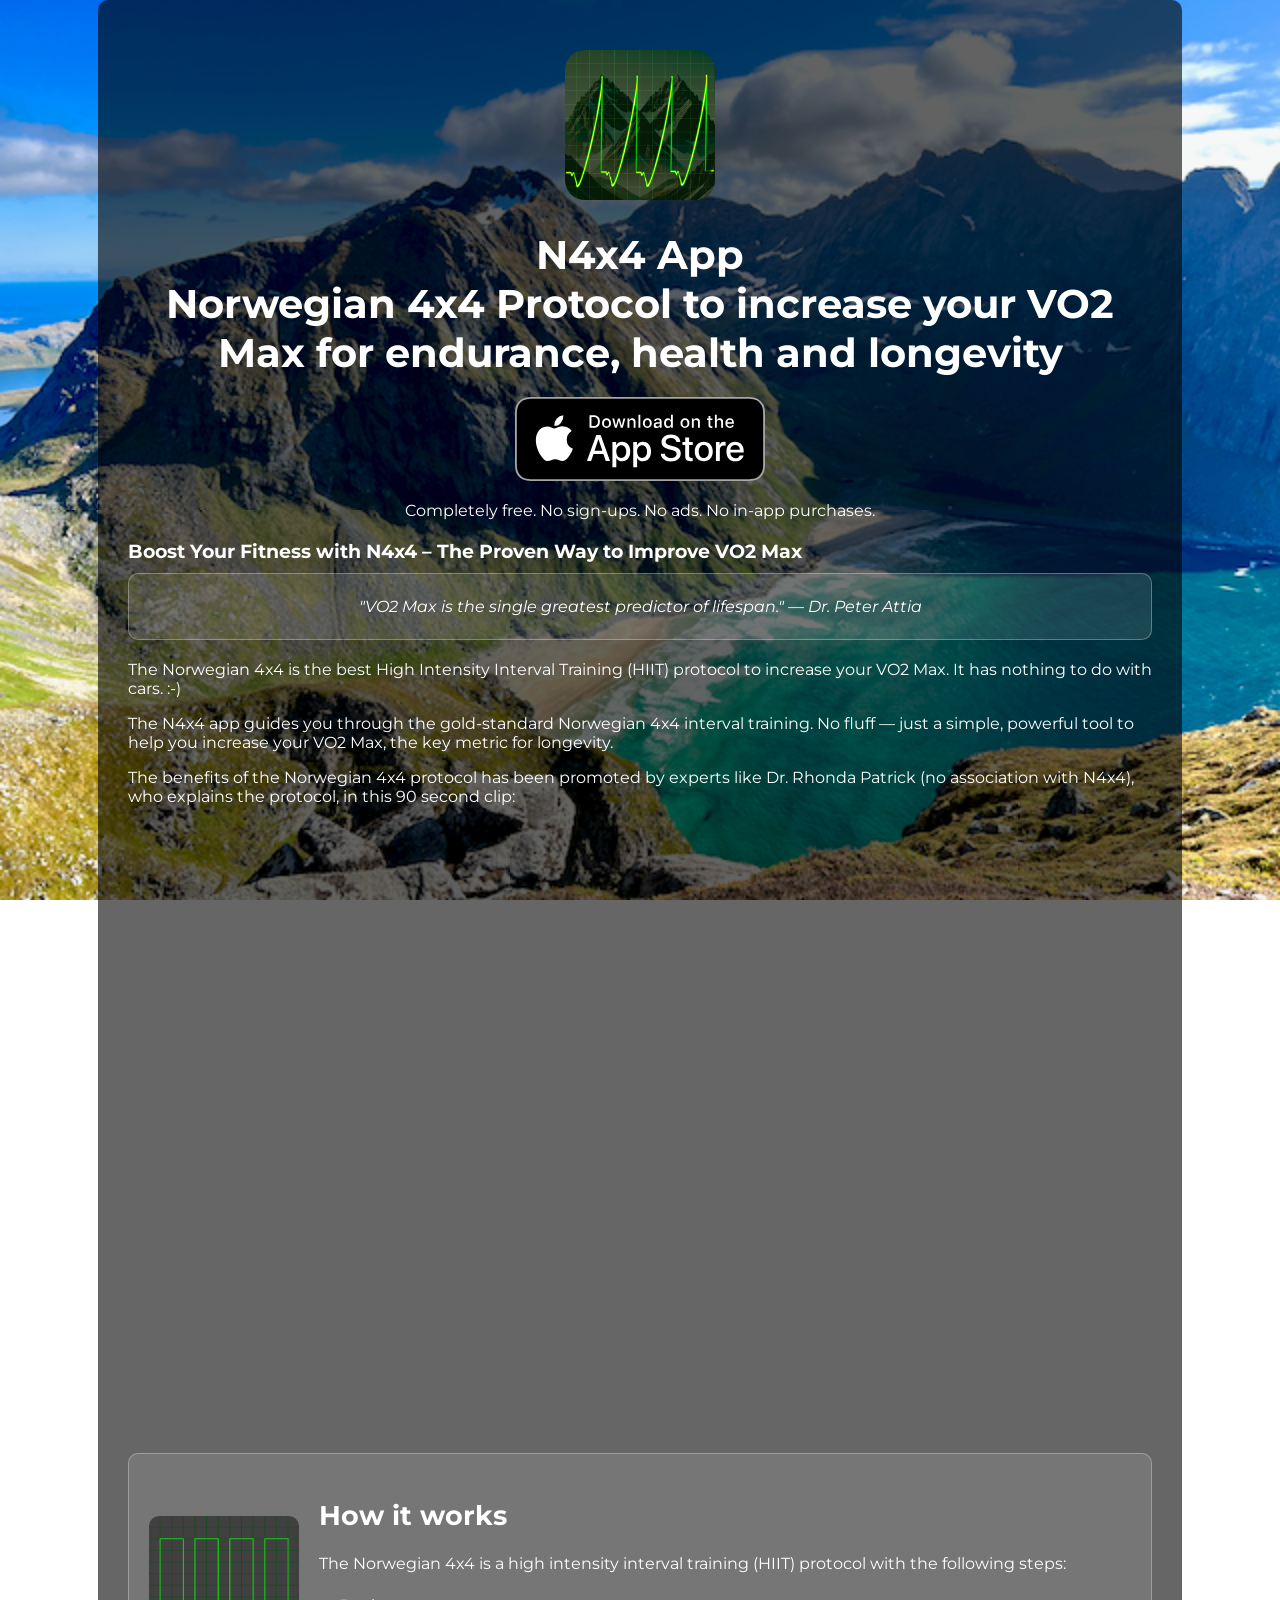
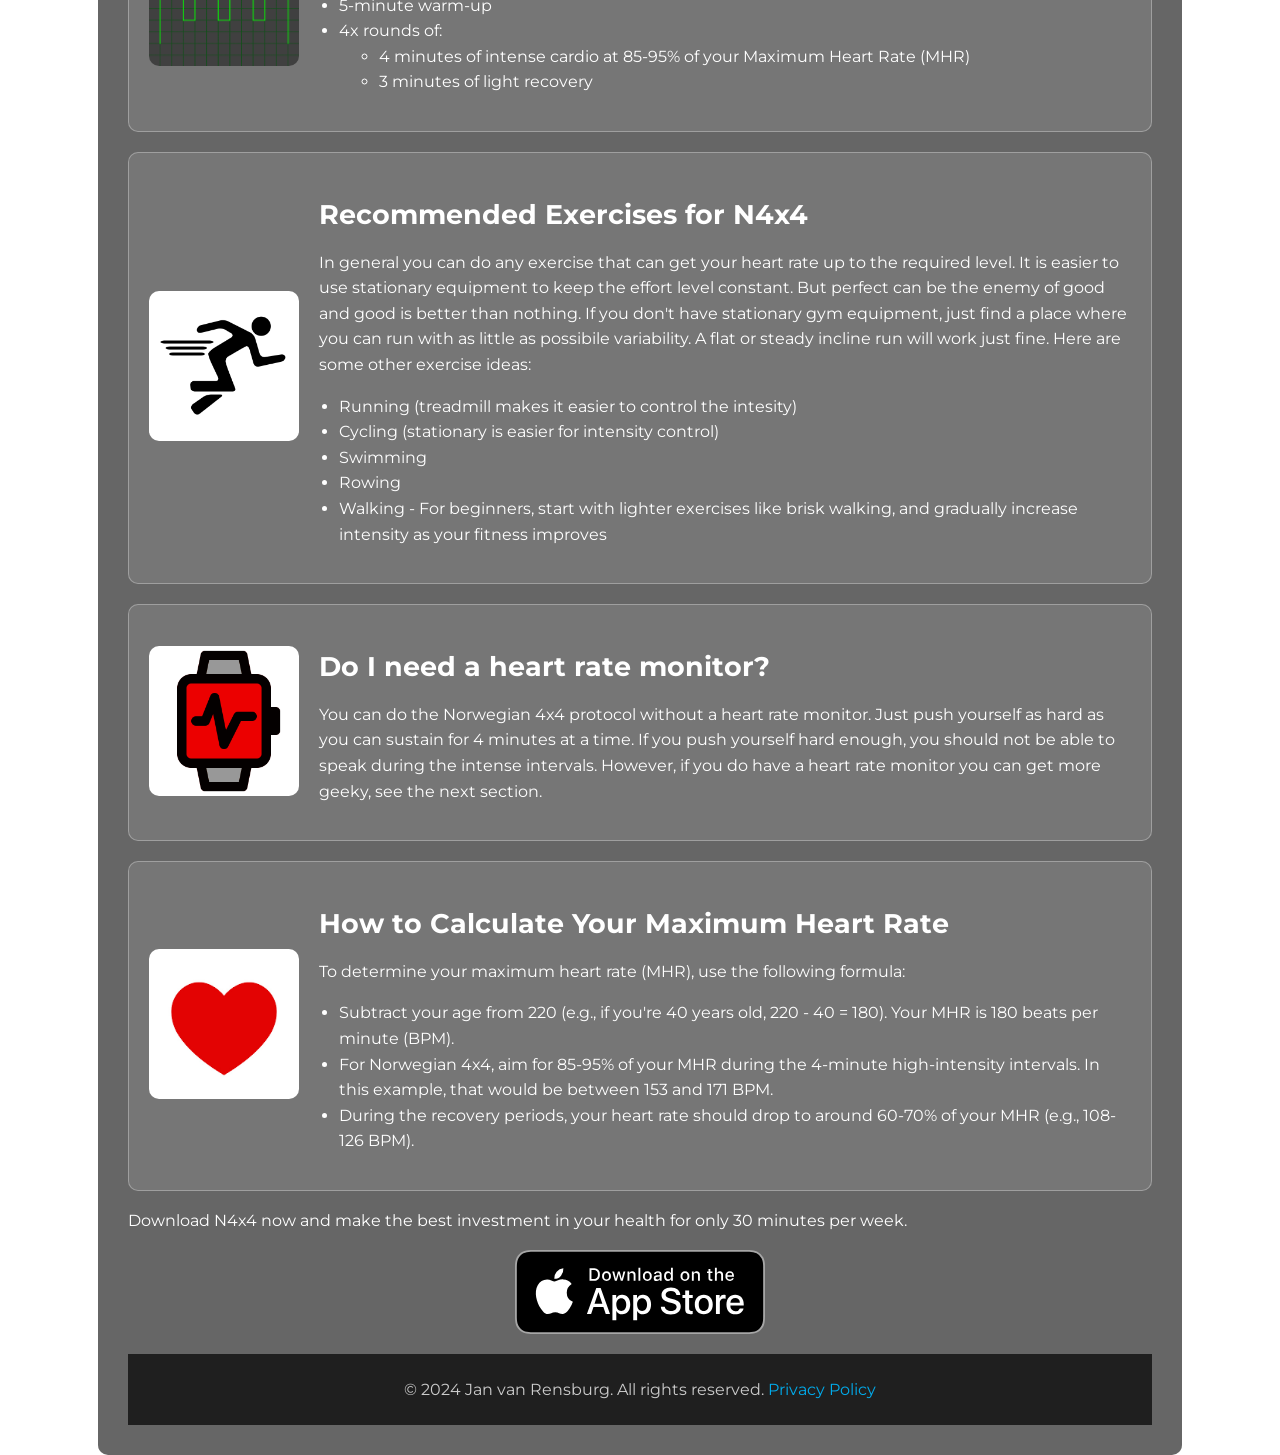
==== website/index.html @ 597733db "Add website, docs, and reference materials - website/ folder with site content - docs/ with Apple Wa" ====
<!DOCTYPE html>
<html>
<head>
    <meta charset="UTF-8">
    <meta name="viewport" content="width=device-width, initial-scale=1.0">
    <title>N4x4 App - Norwegian 4x4 Protocol to increase your VO2 Max for endurance, health and longevity</title>
    <link href="https://fonts.googleapis.com/css2?family=Montserrat:wght@400;700&display=swap" rel="stylesheet">
    <link rel="stylesheet" type="text/css" href="styles.css">
</head>
<body>
   <div class="background"></div>

<div class="container">



    <h1 class="app-title">
        <img class="app-logo" src="images/n4x4.png" alt="SunUp Icon" />
    </h1>
    <h1 class="app-title">N4x4 App <br> Norwegian 4x4 Protocol to increase your VO2 Max for endurance, health and longevity</h1>

    <div class="app-store-container">
        <a href="https://apps.apple.com/app/n4x4/id6686407796" target="_blank">
            <img class="download-button" src="images/download-on-the-app-store.svg" alt="Download on the App Store">
        </a>
              <p class="app-description">Completely free. No sign-ups. No ads. No in-app purchases.</p>
    </div>

    <p class="app-description-emphasis">Boost Your Fitness with N4x4 – The Proven Way to Improve VO2 Max</p>
    
<div class="info-section quote-section">
    <div class="info-content">
        <p class="quote">"VO2 Max is the single greatest predictor of lifespan." — Dr. Peter Attia</p>
    </div>
</div>


      
    <p class="app-description">The Norwegian 4x4 is the best High Intensity Interval Training (HIIT) protocol to increase your VO2 Max. It has nothing to do with cars. :-) </p>
    
    <p class="app-description">The N4x4 app guides you through the gold-standard Norwegian 4x4 interval training. No fluff — just a simple, powerful tool to help you increase your VO2 Max, the key metric for longevity.</p>
    
       <p class="app-description">The benefits of the Norwegian 4x4 protocol has been promoted by experts like Dr. Rhonda Patrick (no association with N4x4), who explains the protocol, in this 90 second clip:</p>
    
    <div class="responsive-video">
        <iframe src="https://www.youtube.com/embed/MjKrwsfr-js?start=303&end=404" 
            frameborder="0" 
            allow="accelerometer; autoplay; clipboard-write; encrypted-media; gyroscope; picture-in-picture" 
            allowfullscreen>
        </iframe>
    </div>

    <!-- How it works section -->
    <div class="info-section">
        <div class="info-image">
            <img src="images/heartmonitor.png" alt="How it works">
        </div>
        <div class="info-content">
            <h2 class="app-description-emphasis">How it works</h2>
            <p>The Norwegian 4x4 is a high intensity interval training (HIIT) protocol with the following steps:</p>
            <ul class="benefits-list">
                <li>5-minute warm-up</li>
                <li>4x rounds of:</li>
                <ul class="sub-item">
                    <li>4 minutes of intense cardio at 85-95% of your Maximum Heart Rate (MHR)</li>
                    <li>3 minutes of light recovery</li>
                </ul>
            </ul>
        </div>
    </div>
    
        <!-- Recommended Exercises section -->
    <div class="info-section">
        <div class="info-image">
            <img src="images/running.png" alt="Recommended Exercises">
        </div>
        <div class="info-content">
            <h2 class="app-description-emphasis">Recommended Exercises for N4x4</h2>
            <p>In general you can do any exercise that can get your heart rate up to the required level. It is easier to use
            stationary equipment to keep the effort level constant. But perfect can be the enemy of good and good is better than nothing. 
            If you don't have stationary gym equipment, just find a place where you can run with as little as possibile variability. A flat 
            or steady incline run will work just fine. Here are some other exercise ideas:</p>
            <ul class="benefits-list">
                <li>Running (treadmill makes it easier to control the intesity)</li>
                <li>Cycling (stationary is easier for intensity control)</li>
                <li>Swimming</li>
                <li>Rowing</li>
                <li>Walking - For beginners, start with lighter exercises like brisk walking, and gradually increase intensity as your fitness improves</li>
            </ul>

        </div>
    </div>
 
     <!-- Do I need a heartrate monitor section -->
    <div class="info-section">
        <div class="info-image">
            <img src="images/smartwatch.png" alt="Do I need a heart rate monitor?">
        </div>
        <div class="info-content">
            <h2 class="app-description-emphasis">Do I need a heart rate monitor?</h2>
            <p>You can do the Norwegian 4x4 protocol without a heart rate monitor. Just push yourself as hard as you can sustain for 4 minutes at a time. If you push yourself hard enough, you should not be able to speak during the intense intervals. However, if you do have a heart rate monitor you can get more geeky, see the next section. </p>
        </div>
    </div>
    
       
    <!-- How to Calculate MHR section -->
    <div class="info-section">
        <div class="info-image">
            <img src="images/heart.jpg" alt="Calculate MHR">
        </div>
        <div class="info-content">
            <h2 class="app-description-emphasis">How to Calculate Your Maximum Heart Rate</h2>
            <p>To determine your maximum heart rate (MHR), use the following formula:</p>
            <ul class="benefits-list">
                <li>Subtract your age from 220 (e.g., if you're 40 years old, 220 - 40 = 180). Your MHR is 180 beats per minute (BPM).</li>
                <li>For Norwegian 4x4, aim for 85-95% of your MHR during the 4-minute high-intensity intervals. In this example, that would be between 153 and 171 BPM.</li>
                <li>During the recovery periods, your heart rate should drop to around 60-70% of your MHR (e.g., 108-126 BPM).</li>
            </ul>
        </div>
    </div>



    <p class="app-description">Download N4x4 now and make the best investment in your health for only 30 minutes per week.</p>

    <div class="app-store-container">
        <a href="https://apps.apple.com/app/n4x4/id6686407796" target="_blank">
            <img class="download-button" src="images/download-on-the-app-store.svg" alt="Download on the App Store">
        </a>
    </div>

    <div class="footer">
        <p>&copy; 2024 Jan van Rensburg. All rights reserved. <a href="privacy.txt">Privacy Policy</a></p>
    </div>

</div>
    </div>

</body>
</html>
---- website/styles.css ----
/* Reset body styles */
body {
    margin: 0;
    padding: 0;
    font-family: 'Montserrat', sans-serif;
    color: #fff;
}

/* Background container */
.background {
    position: fixed;
    top: 0;
    left: 0;
    width: 100%;
    height: 100%;
    background-image: url('images/background2.png');
    background-size: cover;
    background-position: center;
    z-index: -1;
}

/* Main content container */
.container {
    position: relative;
    z-index: 1;
    width: 80%;
    margin: auto;
    padding: 30px;
    background-color: rgba(0, 0, 0, 0.6);
    border-radius: 10px;
    flex: 1;
}

/* Header title adjustments */
.app-title {
    font-size: 2.5em;
    font-weight: bold;
    margin: 20px 0;
    text-align: center;
}

/* App logo styling */
.app-logo {
    width: 150px;
    height: 150px;
    border-radius: 20px;
}

/* App Store button styling */
.download-button {
    display: block;
    margin: 20px auto;
    width: 250px;
    height: auto;
}

/* Center App Store container */
.app-store-container {
    text-align: center;
}

/* Styling for the quote section */


/* Styling for the quote section */
.quote-section {
    background-color: rgba(255, 255, 255, 0.1);
    border: 1px solid rgba(255, 255, 255, 0.3);
    border-radius: 10px;
    padding: 20px;
    margin-bottom: 20px;
}

.quote {
    font-size: 3em; /* Larger size for the quote */
    font-style: italic;
    color: #fff;
    text-align: center;
    margin: 0;
    line-height: 2;
    font-weight: normal; /* Ensuring no bold */
}

/* Section styling with image and text */
.info-section {
    display: flex;
    align-items: center;
    padding: 20px;
    background-color: rgba(255, 255, 255, 0.1);
    border-radius: 10px;
    margin-bottom: 20px;
    border: 1px solid rgba(255, 255, 255, 0.3);
}

/* Image inside the section */
.info-image img {
    width: 150px;
    height: 150px;
    margin-right: 20px;
    border-radius: 10px;
    object-fit: cover;
}

/* Text content inside the section */
.info-content {
    flex-grow: 1;
    font-size: 1em;
    line-height: 1.6;
}

.info-content p,
.info-content li {
    font-size: 1em;
    line-height: 1.6;
}

/* Bold emphasized text */
.app-description-emphasis {
    font-size: 1.2em;
    font-weight: bold;
    margin-bottom: 10px;
}

/* Headings inside info-content */
.info-content h2 {
    font-size: 1.7em;
    line-height: 1.4;
}

/* Bullet point list styling */
.benefits-list {
    list-style-type: disc;
    line-height: 1.6;
    padding-left: 20px;
}

.sub-item {
    padding-left: 40px;
    list-style-type: circle;
}

/* Responsive video container */
.responsive-video {
    position: relative;
    padding-bottom: 56.25%;
    padding-top: 25px;
    height: 0;
    margin-bottom: 30px;
}

.responsive-video iframe {
    position: absolute;
    top: 0;
    left: 0;
    width: 100%;
    height: 100%;
}

/* Footer adjustments */
.footer {
    text-align: center;
    margin-top: 20px;
    padding: 10px;
    color: #ccc;
    background-color: rgba(0, 0, 0, 0.7);
}

/* Link styling */
a {
    color: #00aced;
    text-decoration: none;
}

a:hover {
    text-decoration: underline;
}

/* Media query for smaller screens (e.g., mobile) */
@media (max-width: 600px) {
    body {
        font-size: 16px;
    }

    /* Adjust headings to maintain hierarchy */
    .app-title {
        font-size: 1.4em;
    }

    .info-content h2 {
        font-size: 1.3em;
    }

    .app-description-emphasis {
        font-size: 1.1em;
    }

    /* Stack content vertically on mobile */
    .info-section {
        flex-direction: column;
        align-items: center;
    }

    /* Center images and adjust margins on mobile */
    .info-image img {
        margin-right: 0;
        margin-bottom: 20px;
    }
}
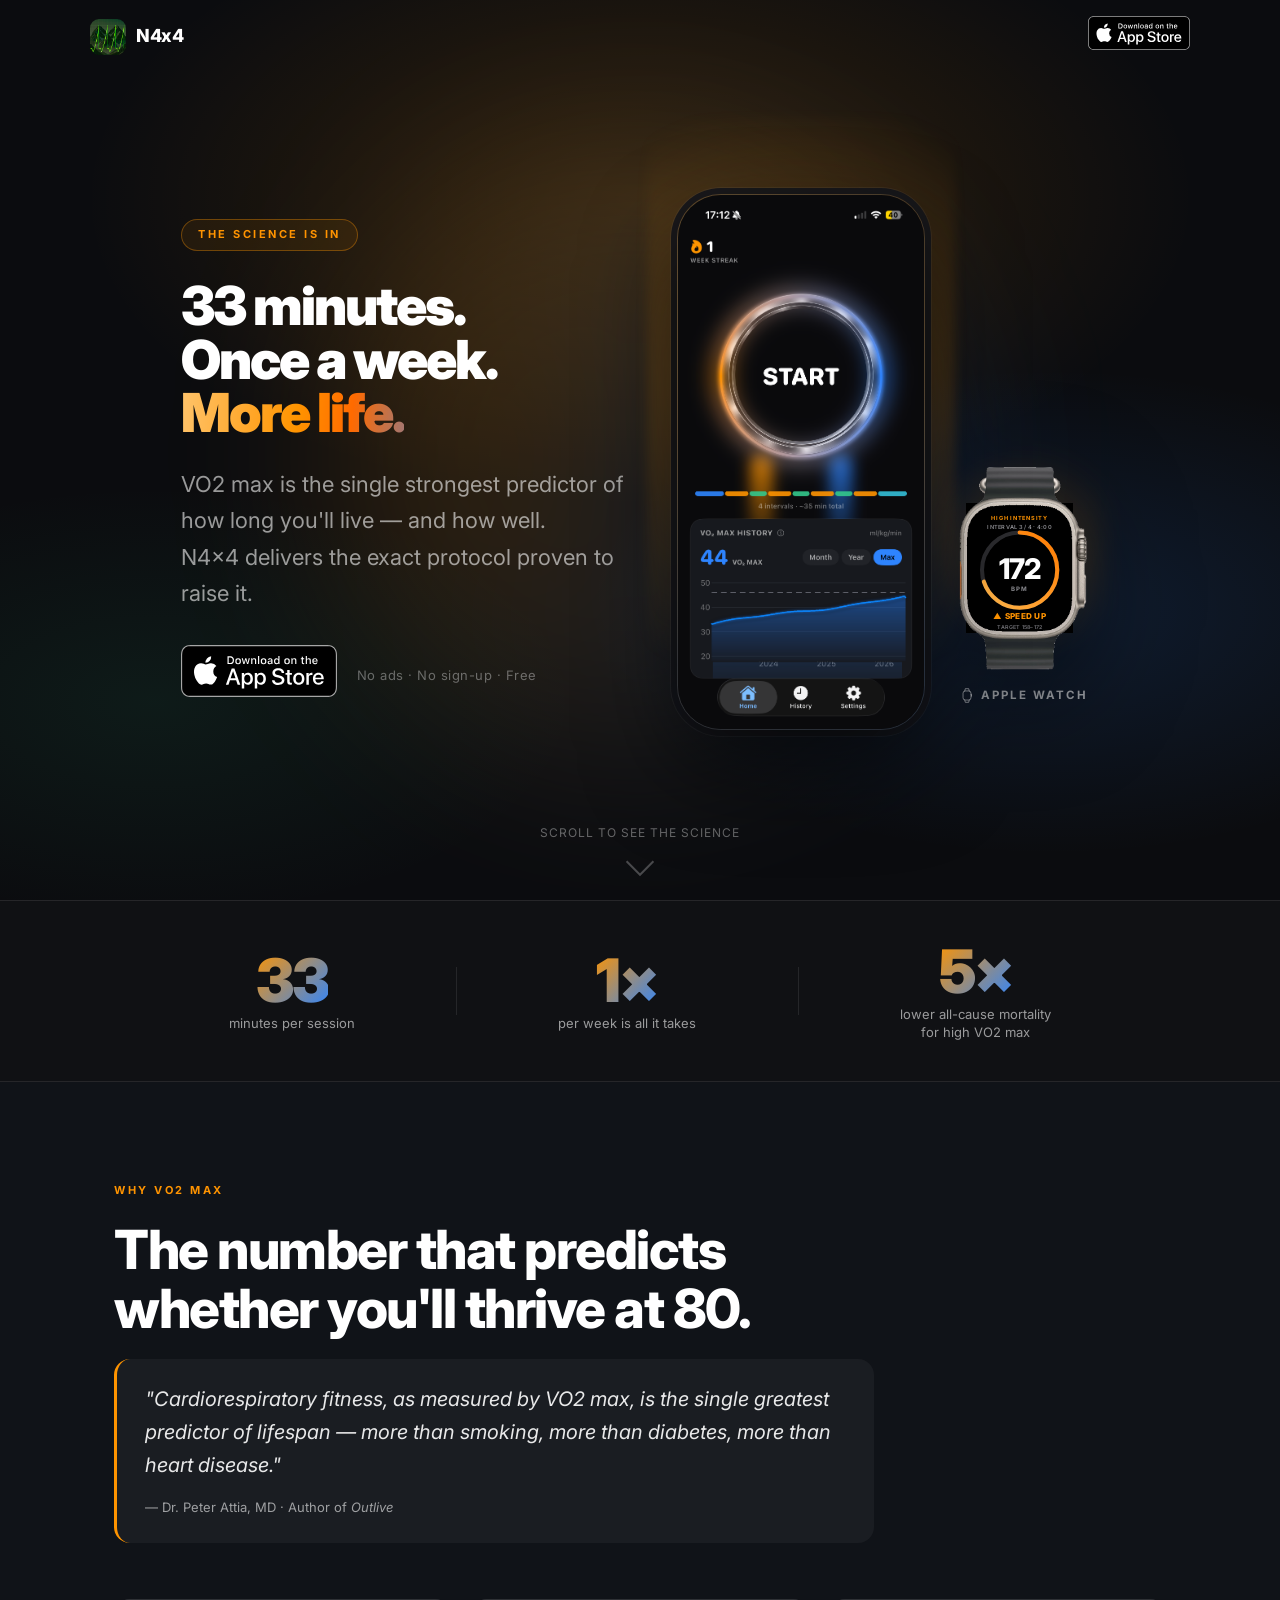
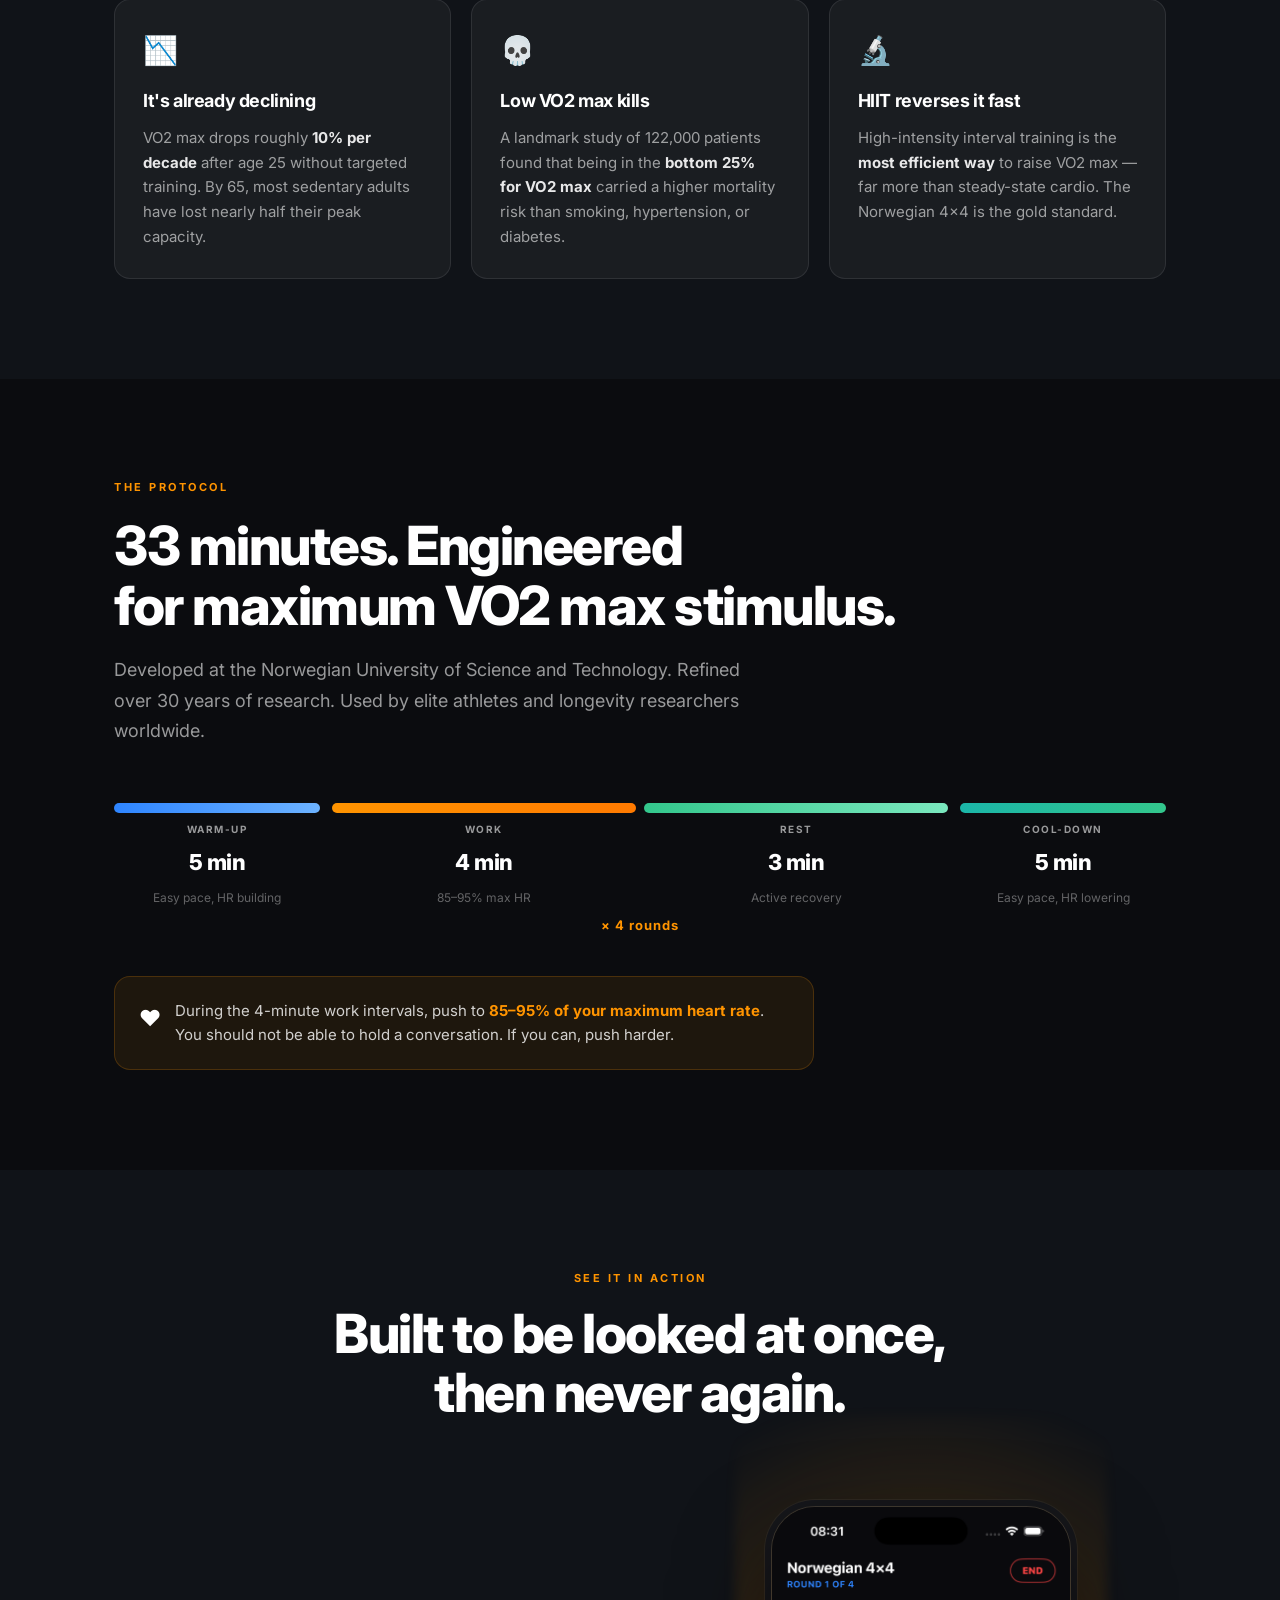
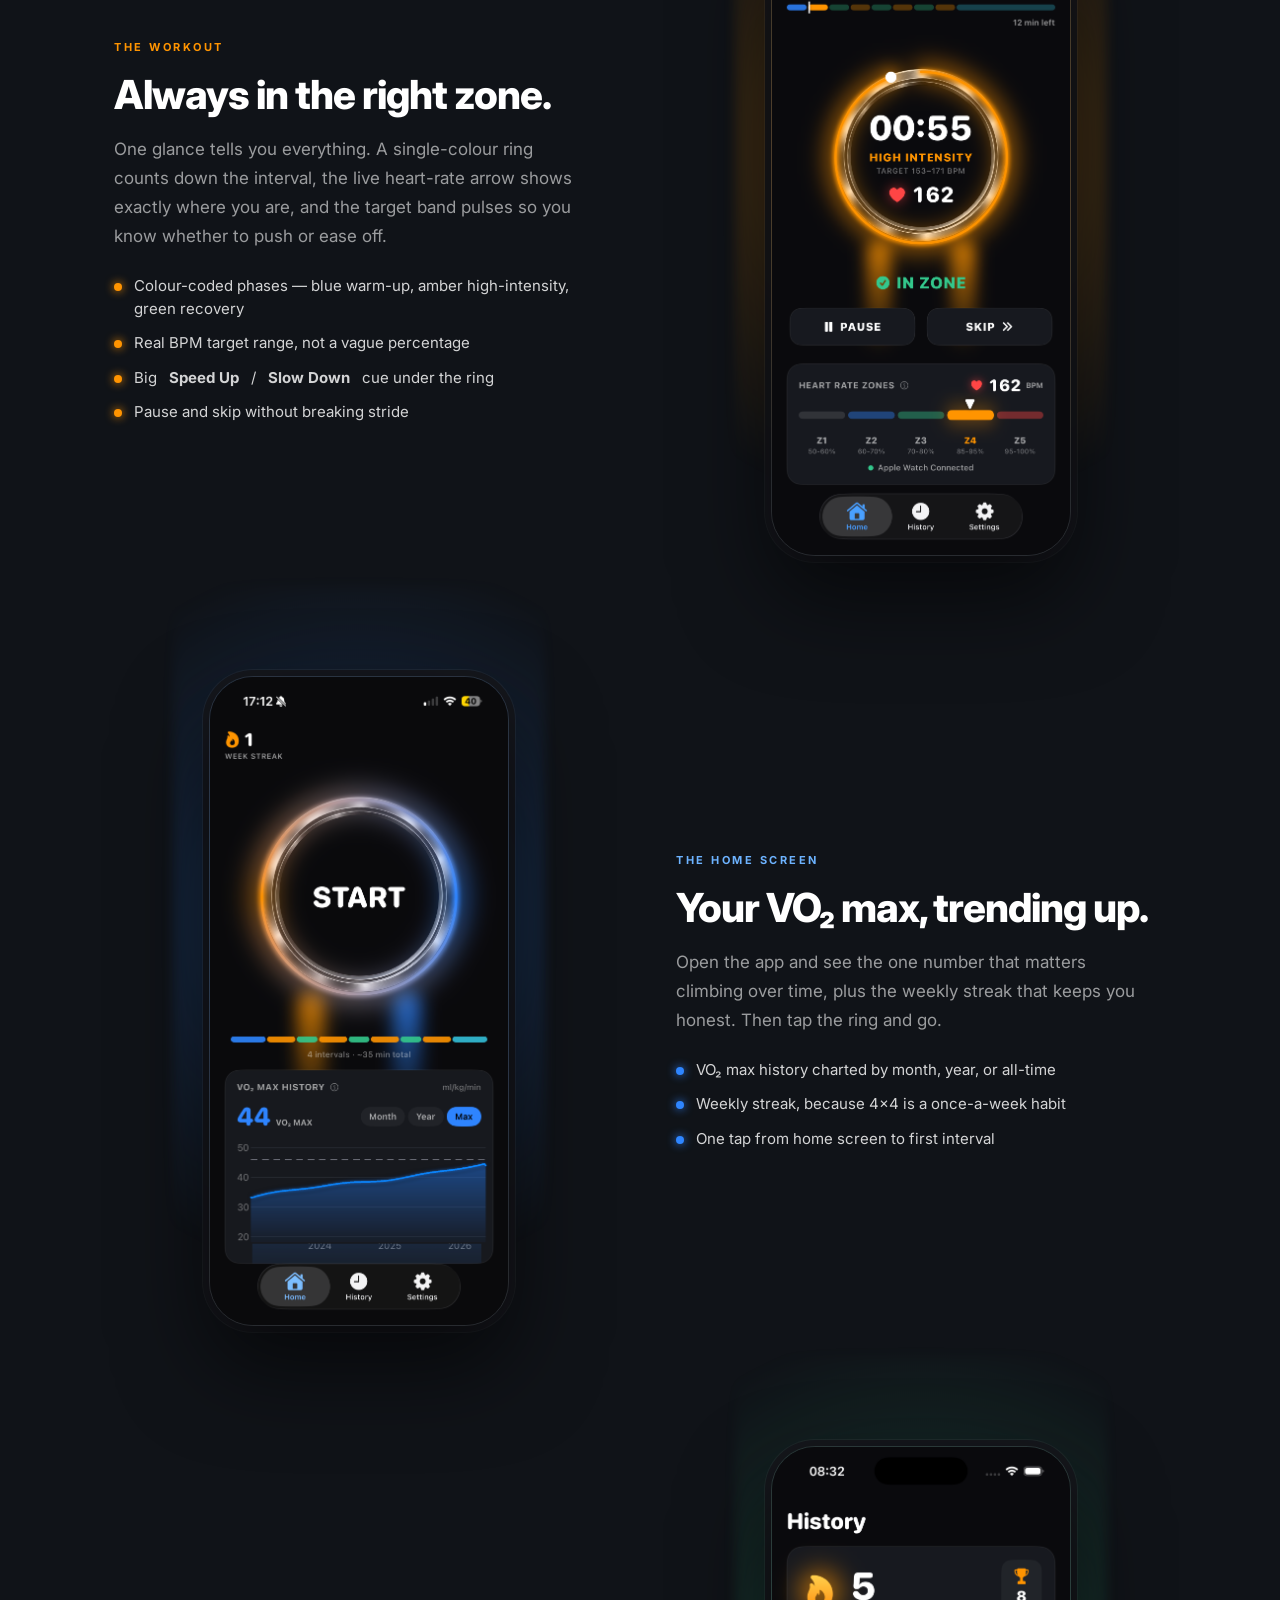
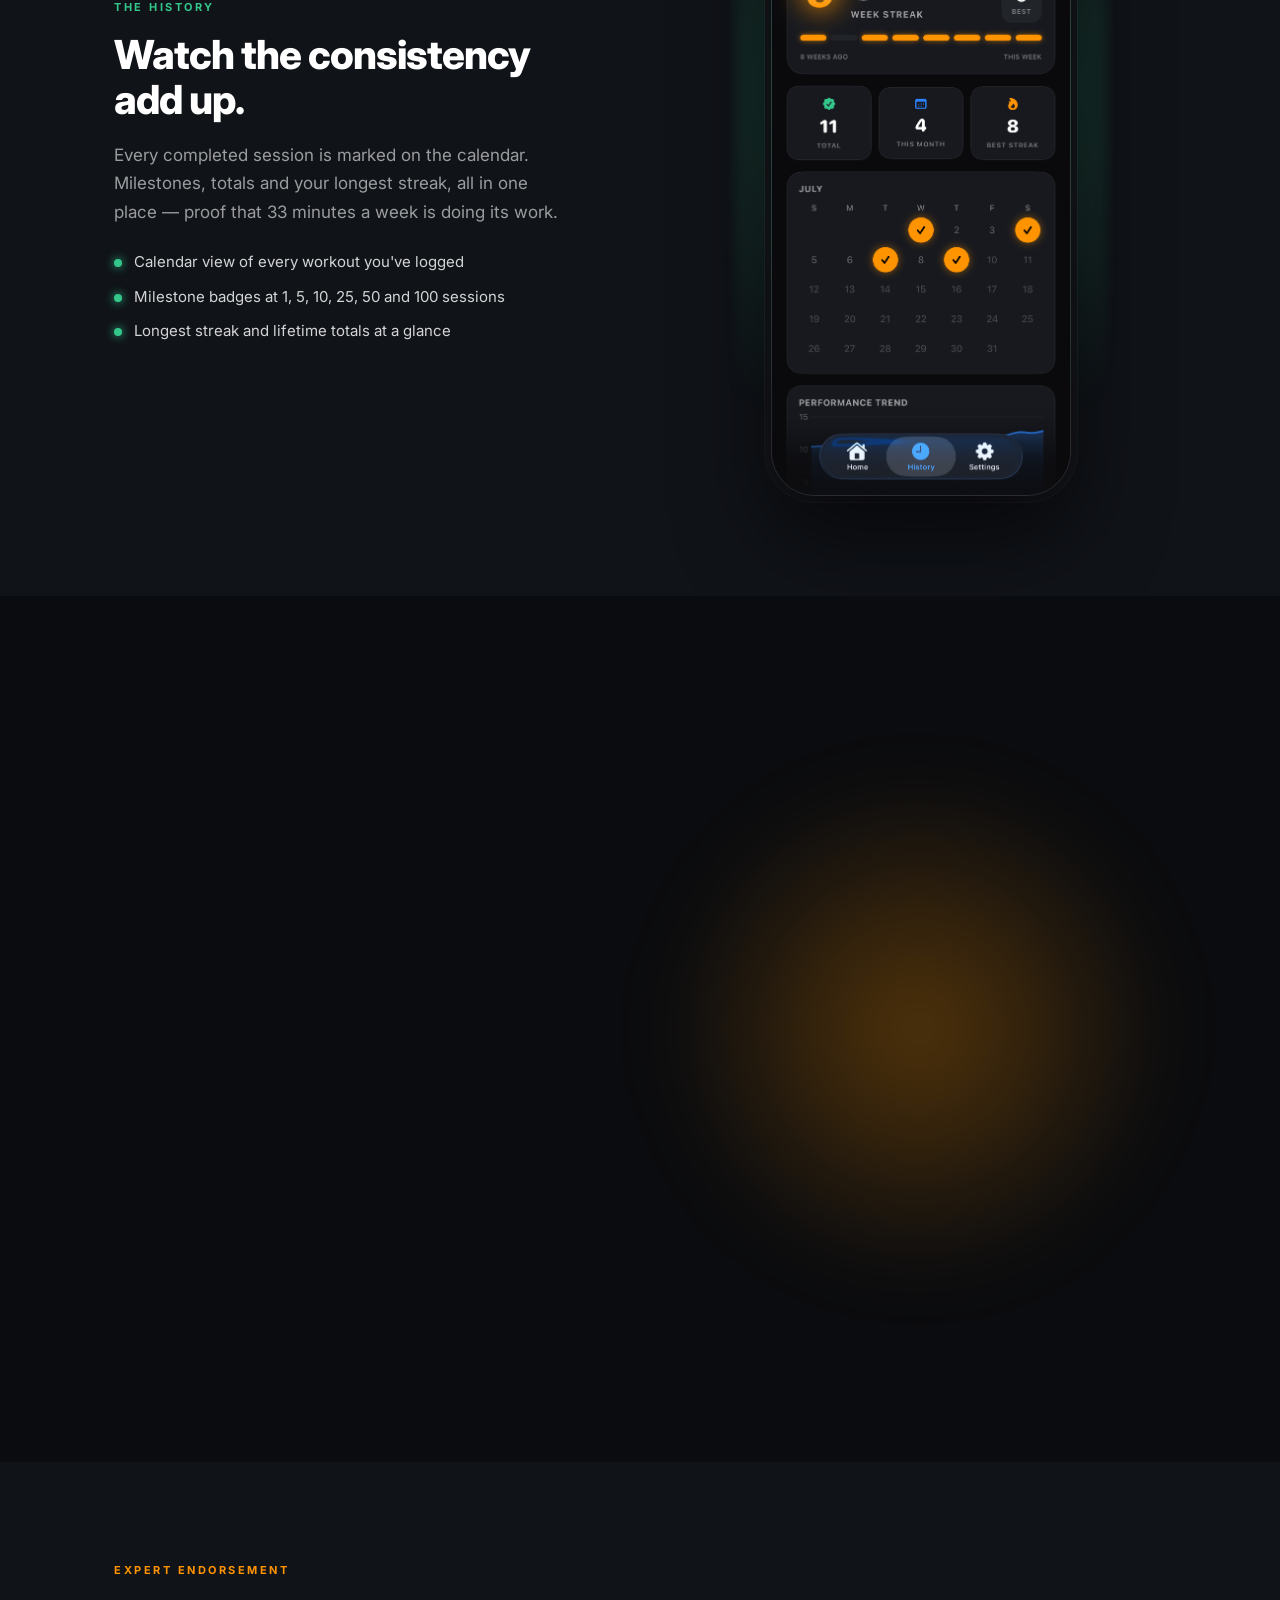
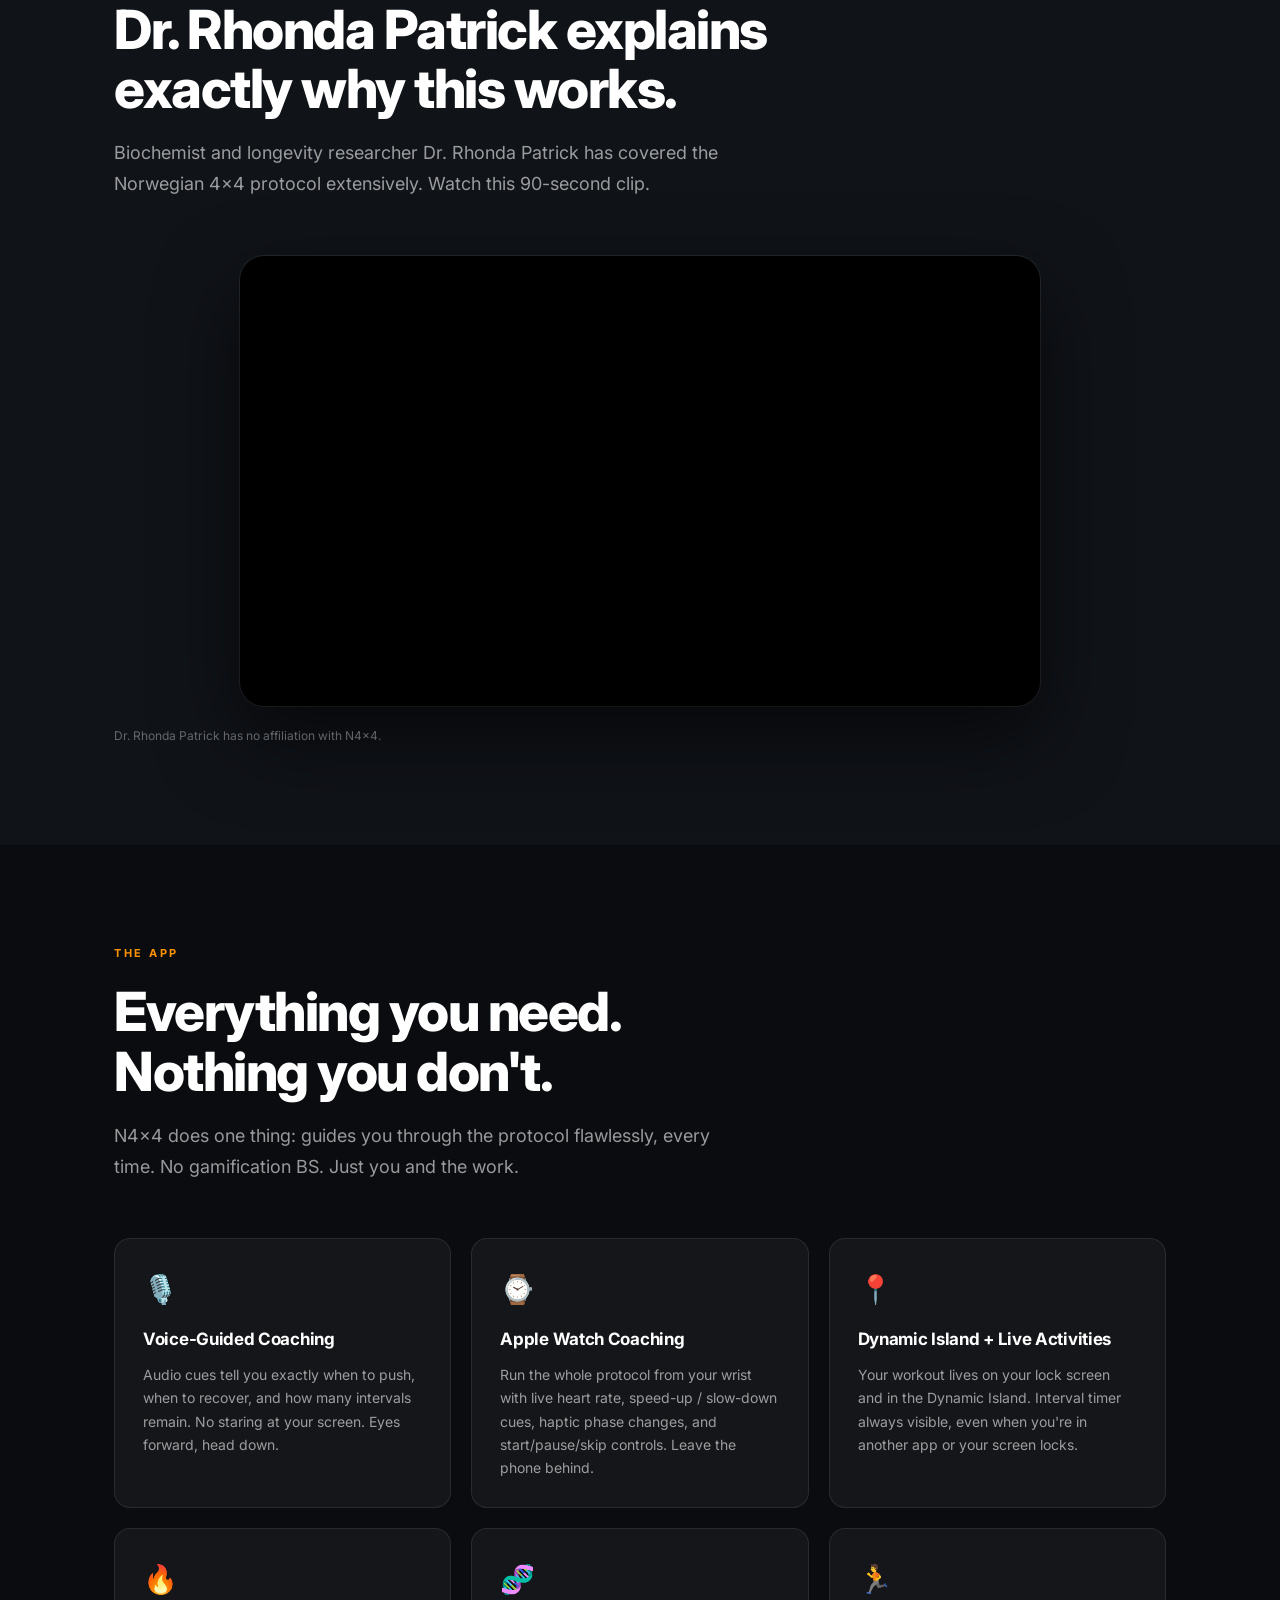
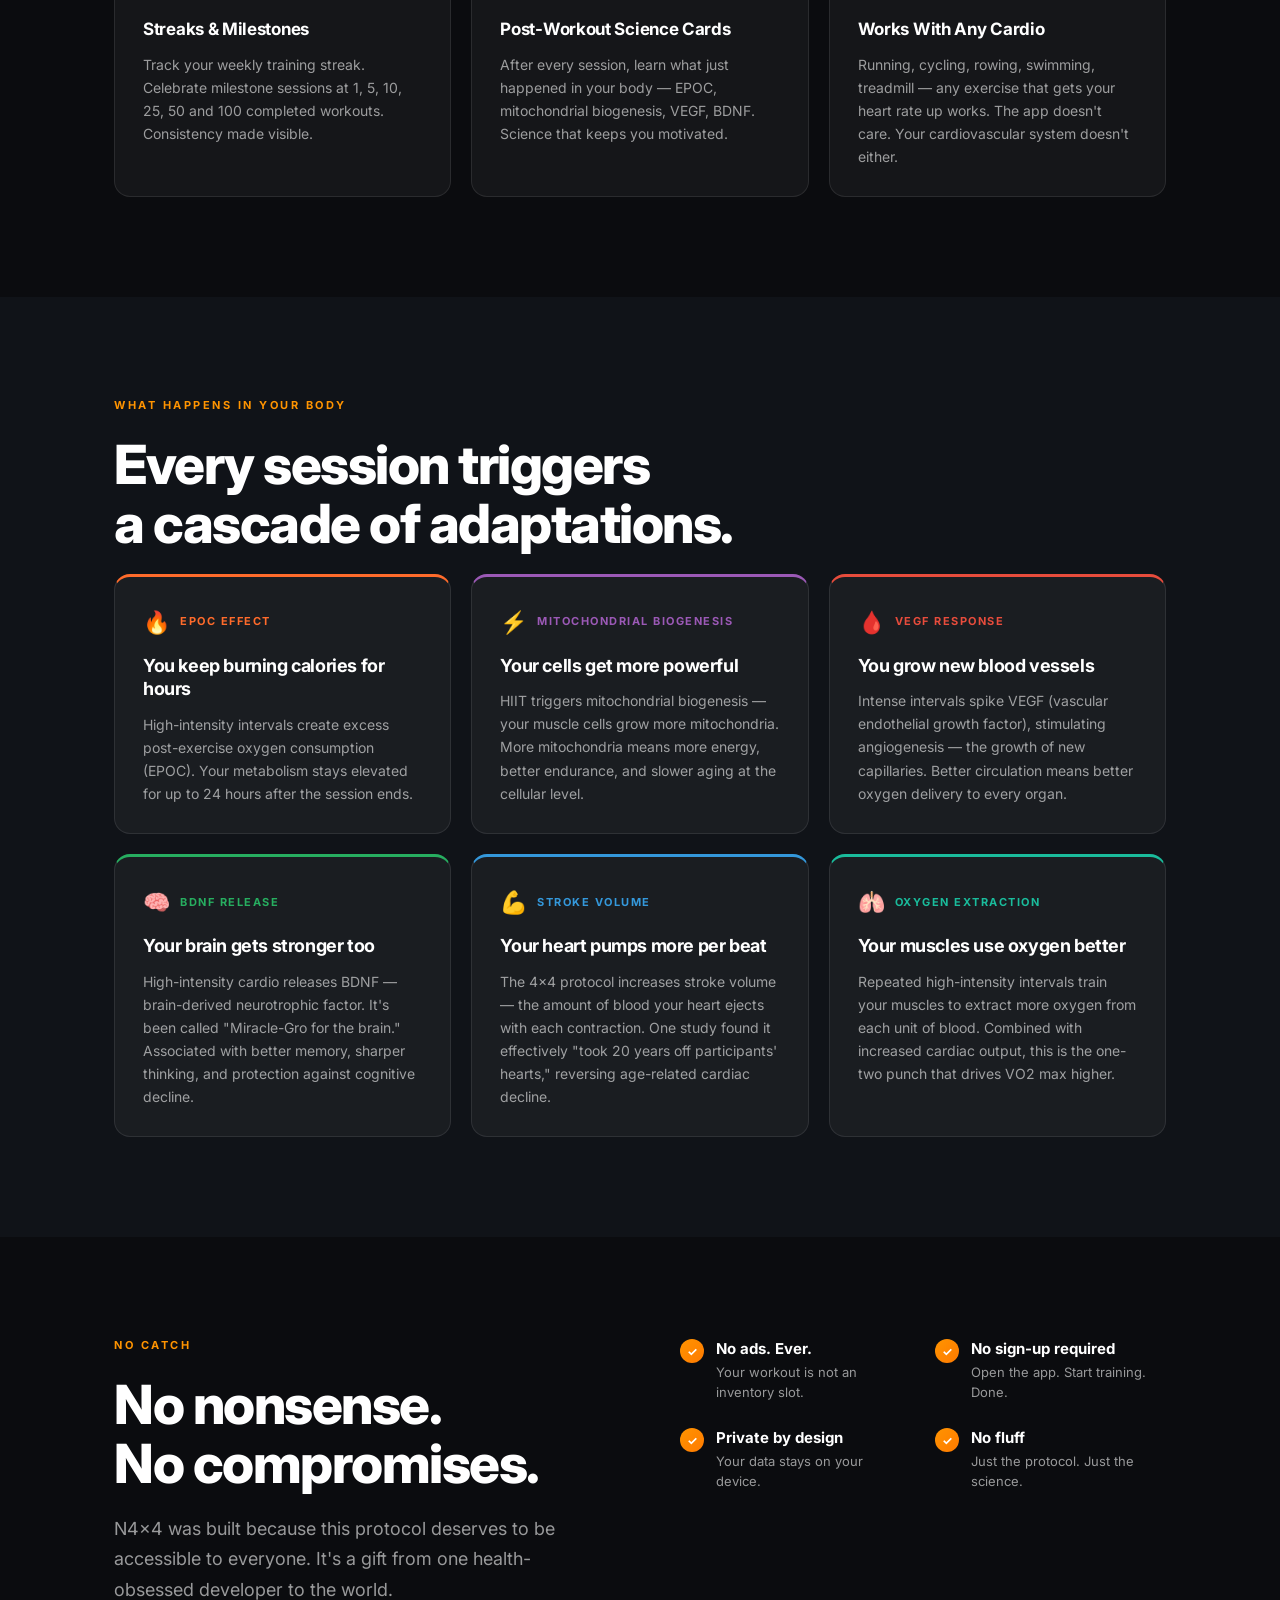
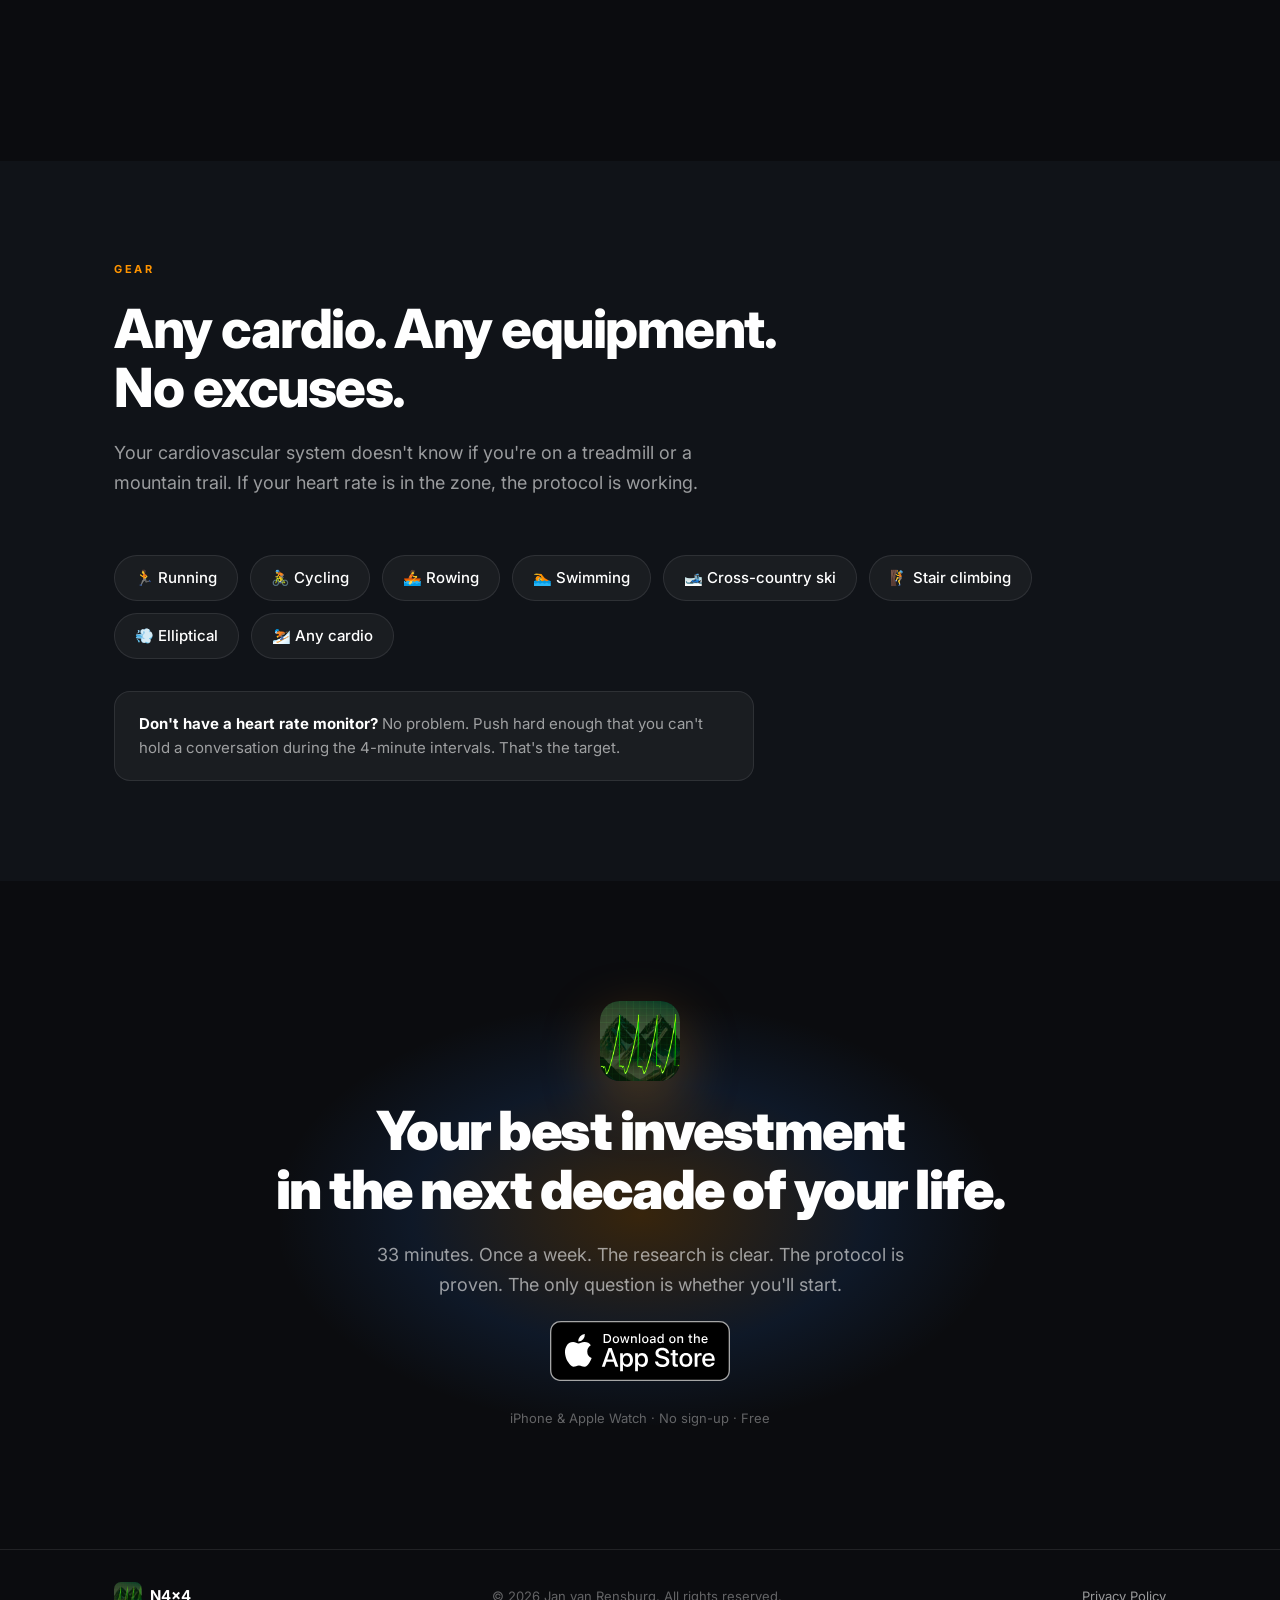
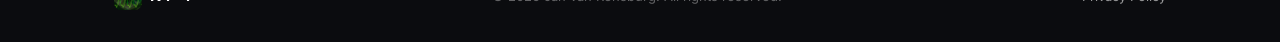
==== commit 9c30746c: "Reorganize supporting assets and refresh stale docs Repo cleanup: - Promote website-v2/ to website/ " ====
--- a/website/index.html
+++ b/website/index.html
@@ -1,140 +1,593 @@
 <!DOCTYPE html>
-<html>
+<html lang="en">
 <head>
     <meta charset="UTF-8">
     <meta name="viewport" content="width=device-width, initial-scale=1.0">
-    <title>N4x4 App - Norwegian 4x4 Protocol to increase your VO2 Max for endurance, health and longevity</title>
-    <link href="https://fonts.googleapis.com/css2?family=Montserrat:wght@400;700&display=swap" rel="stylesheet">
-    <link rel="stylesheet" type="text/css" href="styles.css">
+    <title>N4x4 — The 33-Minute Workout That Changes Everything</title>
+    <meta name="description" content="VO2 max is the #1 predictor of how long you live. N4x4 delivers the exact Norwegian 4x4 protocol used in decades of research. 33 minutes. Once a week.">
+    <meta property="og:title" content="N4x4 — The 33-Minute VO2 Max Protocol">
+    <meta property="og:description" content="33 minutes. Once a week. The scientifically-proven workout that adds years to your life. Now with Apple Watch coaching.">
+    <meta property="og:image" content="images/screen-home.png">
+    <link rel="preconnect" href="https://fonts.googleapis.com">
+    <link rel="preconnect" href="https://fonts.gstatic.com" crossorigin>
+    <link href="https://fonts.googleapis.com/css2?family=Inter:wght@300;400;500;600;700;800;900&display=swap" rel="stylesheet">
+    <link rel="stylesheet" href="styles.css">
 </head>
 <body>
-   <div class="background"></div>
-
-<div class="container">
-
-
-
-    <h1 class="app-title">
-        <img class="app-logo" src="images/n4x4.png" alt="SunUp Icon" />
-    </h1>
-    <h1 class="app-title">N4x4 App <br> Norwegian 4x4 Protocol to increase your VO2 Max for endurance, health and longevity</h1>
-
-    <div class="app-store-container">
-        <a href="https://apps.apple.com/app/n4x4/id6686407796" target="_blank">
-            <img class="download-button" src="images/download-on-the-app-store.svg" alt="Download on the App Store">
+
+<!-- Shared SVG defs for the Apple Watch face -->
+<svg width="0" height="0" aria-hidden="true" style="position:absolute;pointer-events:none">
+    <defs>
+        <linearGradient id="uRing" x1="0" y1="0" x2="1" y2="1">
+            <stop offset="0" stop-color="#FFB84D"/>
+            <stop offset="1" stop-color="#FF7A00"/>
+        </linearGradient>
+    </defs>
+</svg>
+
+<!-- ───────────────── NAV ───────────────── -->
+<nav class="nav" id="nav">
+    <div class="nav-inner">
+        <div class="nav-logo">
+            <img src="images/n4x4.png" alt="N4x4" class="nav-icon">
+            <span class="nav-name">N4x4</span>
+        </div>
+        <a href="https://apps.apple.com/app/id6686407796" target="_blank" class="nav-cta">
+            <img src="images/download-on-the-app-store.svg" alt="Download on the App Store" class="nav-store-badge">
         </a>
-              <p class="app-description">Completely free. No sign-ups. No ads. No in-app purchases.</p>
-    </div>
-
-    <p class="app-description-emphasis">Boost Your Fitness with N4x4 – The Proven Way to Improve VO2 Max</p>
-    
-<div class="info-section quote-section">
-    <div class="info-content">
-        <p class="quote">"VO2 Max is the single greatest predictor of lifespan." — Dr. Peter Attia</p>
-    </div>
-</div>
-
-
-      
-    <p class="app-description">The Norwegian 4x4 is the best High Intensity Interval Training (HIIT) protocol to increase your VO2 Max. It has nothing to do with cars. :-) </p>
-    
-    <p class="app-description">The N4x4 app guides you through the gold-standard Norwegian 4x4 interval training. No fluff — just a simple, powerful tool to help you increase your VO2 Max, the key metric for longevity.</p>
-    
-       <p class="app-description">The benefits of the Norwegian 4x4 protocol has been promoted by experts like Dr. Rhonda Patrick (no association with N4x4), who explains the protocol, in this 90 second clip:</p>
-    
-    <div class="responsive-video">
-        <iframe src="https://www.youtube.com/embed/MjKrwsfr-js?start=303&end=404" 
-            frameborder="0" 
-            allow="accelerometer; autoplay; clipboard-write; encrypted-media; gyroscope; picture-in-picture" 
-            allowfullscreen>
-        </iframe>
-    </div>
-
-    <!-- How it works section -->
-    <div class="info-section">
-        <div class="info-image">
-            <img src="images/heartmonitor.png" alt="How it works">
-        </div>
-        <div class="info-content">
-            <h2 class="app-description-emphasis">How it works</h2>
-            <p>The Norwegian 4x4 is a high intensity interval training (HIIT) protocol with the following steps:</p>
-            <ul class="benefits-list">
-                <li>5-minute warm-up</li>
-                <li>4x rounds of:</li>
-                <ul class="sub-item">
-                    <li>4 minutes of intense cardio at 85-95% of your Maximum Heart Rate (MHR)</li>
-                    <li>3 minutes of light recovery</li>
+    </div>
+</nav>
+
+<!-- ───────────────── HERO ───────────────── -->
+<section class="hero">
+    <div class="hero-bg"></div>
+    <div class="hero-glow"></div>
+    <div class="hero-content">
+        <div class="hero-badge animate-in">THE SCIENCE IS IN</div>
+        <h1 class="hero-headline animate-in delay-1">
+            33 minutes.<br>
+            Once a week.<br>
+            <span class="gradient-text">More life.</span>
+        </h1>
+        <p class="hero-sub animate-in delay-2">
+            VO2 max is the single strongest predictor of how long you'll live — and how well.<br>
+            N4x4 delivers the exact protocol proven to raise it.
+        </p>
+        <div class="hero-actions animate-in delay-3">
+            <a href="https://apps.apple.com/app/id6686407796" target="_blank" class="store-badge-link">
+                <img src="images/download-on-the-app-store.svg" alt="Download on the App Store" class="store-badge">
+            </a>
+            <span class="hero-meta">No ads · No sign-up · Free</span>
+        </div>
+    </div>
+    <div class="hero-devices animate-in delay-3">
+        <div class="device glow-amber">
+            <img src="images/screen-home.png" alt="N4x4 home screen showing weekly streak and VO₂ max trend">
+        </div>
+        <div class="watch-mock">
+            <div class="watch-device">
+                <div class="watch-face">
+                    <svg viewBox="0 0 210 256" preserveAspectRatio="xMidYMid meet" xmlns="http://www.w3.org/2000/svg" role="img" aria-label="Apple Watch Ultra running N4x4 — live heart rate 172 BPM with a Speed Up cue">
+                        <text x="105" y="34" text-anchor="middle" fill="#FF9400" font-size="11" font-weight="700" letter-spacing="1.5">HIGH INTENSITY</text>
+                        <text x="105" y="51" text-anchor="middle" fill="#8b8b90" font-size="11" font-weight="600" letter-spacing="0.5">INTERVAL 3 / 4 · 4:00</text>
+                        <g transform="rotate(-90 105 132)">
+                            <circle cx="105" cy="132" r="74" fill="none" stroke="#2b2b2e" stroke-width="8"/>
+                            <circle cx="105" cy="132" r="74" fill="none" stroke="url(#uRing)" stroke-width="8" stroke-linecap="round" stroke-dasharray="465" stroke-dashoffset="140"/>
+                        </g>
+                        <text x="105" y="150" text-anchor="middle" fill="#ffffff" font-size="56" font-weight="800" letter-spacing="-2">172</text>
+                        <text x="105" y="173" text-anchor="middle" fill="#8b8b90" font-size="12" font-weight="700" letter-spacing="2">BPM</text>
+                        <text x="105" y="228" text-anchor="middle" fill="#FF9400" font-size="16" font-weight="800" letter-spacing="0.5">▲ SPEED UP</text>
+                        <text x="105" y="247" text-anchor="middle" fill="#6f6f74" font-size="10.5" font-weight="600" letter-spacing="0.5">TARGET 158–172</text>
+                    </svg>
+                </div>
+                <img class="watch-frame" src="images/watch-ultra-frame.png" alt="Apple Watch Ultra">
+            </div>
+            <div class="watch-caption">
+                <svg viewBox="0 0 24 30" fill="none" xmlns="http://www.w3.org/2000/svg" aria-hidden="true">
+                    <rect x="5" y="7" width="14" height="16" rx="4" stroke="currentColor" stroke-width="1.6"/>
+                    <path d="M8 7l1-4h6l1 4M8 23l1 4h6l1-4" stroke="currentColor" stroke-width="1.6" stroke-linecap="round"/>
+                    <rect x="19" y="12" width="1.7" height="5" rx="0.85" fill="currentColor"/>
+                </svg>
+                Apple Watch
+            </div>
+        </div>
+    </div>
+    <div class="hero-scroll-hint">
+        <span>Scroll to see the science</span>
+        <div class="scroll-arrow"></div>
+    </div>
+</section>
+
+<!-- ───────────────── STAT BAR ───────────────── -->
+<section class="stat-bar">
+    <div class="stat-bar-inner">
+        <div class="stat animate-in">
+            <span class="stat-number">33</span>
+            <span class="stat-label">minutes per session</span>
+        </div>
+        <div class="stat-divider"></div>
+        <div class="stat animate-in delay-1">
+            <span class="stat-number">1×</span>
+            <span class="stat-label">per week is all it takes</span>
+        </div>
+        <div class="stat-divider"></div>
+        <div class="stat animate-in delay-2">
+            <span class="stat-number">5×</span>
+            <span class="stat-label">lower all-cause mortality<br>for high VO2 max</span>
+        </div>
+    </div>
+</section>
+
+<!-- ───────────────── VO2 MAX SCIENCE ───────────────── -->
+<section class="section vo2-section">
+    <div class="container">
+        <div class="section-label animate-in">WHY VO2 MAX</div>
+        <h2 class="section-headline animate-in delay-1">
+            The number that predicts<br>whether you'll thrive at 80.
+        </h2>
+
+        <blockquote class="quote-block animate-in delay-2">
+            <p class="quote-text">"Cardiorespiratory fitness, as measured by VO2 max, is the single greatest predictor of lifespan — more than smoking, more than diabetes, more than heart disease."</p>
+            <cite class="quote-cite">— Dr. Peter Attia, MD · Author of <em>Outlive</em></cite>
+        </blockquote>
+
+        <div class="vo2-cards">
+            <div class="vo2-card animate-in delay-1">
+                <div class="vo2-card-icon">📉</div>
+                <h3 class="vo2-card-title">It's already declining</h3>
+                <p class="vo2-card-body">VO2 max drops roughly <strong>10% per decade</strong> after age 25 without targeted training. By 65, most sedentary adults have lost nearly half their peak capacity.</p>
+            </div>
+            <div class="vo2-card animate-in delay-2">
+                <div class="vo2-card-icon">💀</div>
+                <h3 class="vo2-card-title">Low VO2 max kills</h3>
+                <p class="vo2-card-body">A landmark study of 122,000 patients found that being in the <strong>bottom 25% for VO2 max</strong> carried a higher mortality risk than smoking, hypertension, or diabetes.</p>
+            </div>
+            <div class="vo2-card animate-in delay-3">
+                <div class="vo2-card-icon">🔬</div>
+                <h3 class="vo2-card-title">HIIT reverses it fast</h3>
+                <p class="vo2-card-body">High-intensity interval training is the <strong>most efficient way</strong> to raise VO2 max — far more than steady-state cardio. The Norwegian 4x4 is the gold standard.</p>
+            </div>
+        </div>
+    </div>
+</section>
+
+<!-- ───────────────── THE PROTOCOL ───────────────── -->
+<section class="section protocol-section">
+    <div class="container">
+        <div class="section-label animate-in">THE PROTOCOL</div>
+        <h2 class="section-headline animate-in delay-1">
+            33 minutes. Engineered<br>for maximum VO2 max stimulus.
+        </h2>
+        <p class="section-sub animate-in delay-2">
+            Developed at the Norwegian University of Science and Technology. Refined over 30 years of research. Used by elite athletes and longevity researchers worldwide.
+        </p>
+
+        <div class="protocol-timeline animate-in delay-2">
+            <div class="protocol-phase warmup">
+                <div class="phase-bar"></div>
+                <div class="phase-label">Warm-up</div>
+                <div class="phase-duration">5 min</div>
+                <div class="phase-desc">Easy pace, HR building</div>
+            </div>
+            <div class="protocol-rounds">
+                <div class="round animate-in delay-1">
+                    <div class="round-work">
+                        <div class="phase-bar work-bar"></div>
+                        <div class="phase-label">WORK</div>
+                        <div class="phase-duration">4 min</div>
+                        <div class="phase-desc">85–95% max HR</div>
+                    </div>
+                    <div class="round-rest">
+                        <div class="phase-bar rest-bar"></div>
+                        <div class="phase-label">REST</div>
+                        <div class="phase-duration">3 min</div>
+                        <div class="phase-desc">Active recovery</div>
+                    </div>
+                </div>
+                <div class="rounds-repeat animate-in delay-2">× 4 rounds</div>
+            </div>
+            <div class="protocol-phase cooldown">
+                <div class="phase-bar"></div>
+                <div class="phase-label">Cool-down</div>
+                <div class="phase-duration">5 min</div>
+                <div class="phase-desc">Easy pace, HR lowering</div>
+            </div>
+        </div>
+
+        <div class="protocol-hr-note animate-in delay-3">
+            <span class="hr-icon">❤️</span>
+            <p>During the 4-minute work intervals, push to <strong>85–95% of your maximum heart rate</strong>. You should not be able to hold a conversation. If you can, push harder.</p>
+        </div>
+    </div>
+</section>
+
+<!-- ───────────────── SHOWCASE ───────────────── -->
+<section class="section showcase-section">
+    <div class="container">
+        <div class="showcase-intro">
+            <div class="section-label animate-in">SEE IT IN ACTION</div>
+            <h2 class="section-headline animate-in delay-1">Built to be looked at once,<br>then never again.</h2>
+        </div>
+
+        <!-- Row 1: Workout / zones -->
+        <div class="showcase-row">
+            <div class="showcase-copy animate-in">
+                <div class="showcase-eyebrow amber">The workout</div>
+                <h3 class="showcase-title">Always in the right zone.</h3>
+                <p class="showcase-body">One glance tells you everything. A single-colour ring counts down the interval, the live heart-rate arrow shows exactly where you are, and the target band pulses so you know whether to push or ease off.</p>
+                <ul class="showcase-points amber">
+                    <li>Colour-coded phases — blue warm-up, amber high-intensity, green recovery</li>
+                    <li>Real BPM target range, not a vague percentage</li>
+                    <li>Big <strong>Speed Up</strong> / <strong>Slow Down</strong> cue under the ring</li>
+                    <li>Pause and skip without breaking stride</li>
                 </ul>
-            </ul>
-        </div>
-    </div>
-    
-        <!-- Recommended Exercises section -->
-    <div class="info-section">
-        <div class="info-image">
-            <img src="images/running.png" alt="Recommended Exercises">
-        </div>
-        <div class="info-content">
-            <h2 class="app-description-emphasis">Recommended Exercises for N4x4</h2>
-            <p>In general you can do any exercise that can get your heart rate up to the required level. It is easier to use
-            stationary equipment to keep the effort level constant. But perfect can be the enemy of good and good is better than nothing. 
-            If you don't have stationary gym equipment, just find a place where you can run with as little as possibile variability. A flat 
-            or steady incline run will work just fine. Here are some other exercise ideas:</p>
-            <ul class="benefits-list">
-                <li>Running (treadmill makes it easier to control the intesity)</li>
-                <li>Cycling (stationary is easier for intensity control)</li>
-                <li>Swimming</li>
-                <li>Rowing</li>
-                <li>Walking - For beginners, start with lighter exercises like brisk walking, and gradually increase intensity as your fitness improves</li>
-            </ul>
-
-        </div>
-    </div>
- 
-     <!-- Do I need a heartrate monitor section -->
-    <div class="info-section">
-        <div class="info-image">
-            <img src="images/smartwatch.png" alt="Do I need a heart rate monitor?">
-        </div>
-        <div class="info-content">
-            <h2 class="app-description-emphasis">Do I need a heart rate monitor?</h2>
-            <p>You can do the Norwegian 4x4 protocol without a heart rate monitor. Just push yourself as hard as you can sustain for 4 minutes at a time. If you push yourself hard enough, you should not be able to speak during the intense intervals. However, if you do have a heart rate monitor you can get more geeky, see the next section. </p>
-        </div>
-    </div>
-    
-       
-    <!-- How to Calculate MHR section -->
-    <div class="info-section">
-        <div class="info-image">
-            <img src="images/heart.jpg" alt="Calculate MHR">
-        </div>
-        <div class="info-content">
-            <h2 class="app-description-emphasis">How to Calculate Your Maximum Heart Rate</h2>
-            <p>To determine your maximum heart rate (MHR), use the following formula:</p>
-            <ul class="benefits-list">
-                <li>Subtract your age from 220 (e.g., if you're 40 years old, 220 - 40 = 180). Your MHR is 180 beats per minute (BPM).</li>
-                <li>For Norwegian 4x4, aim for 85-95% of your MHR during the 4-minute high-intensity intervals. In this example, that would be between 153 and 171 BPM.</li>
-                <li>During the recovery periods, your heart rate should drop to around 60-70% of your MHR (e.g., 108-126 BPM).</li>
-            </ul>
-        </div>
-    </div>
-
-
-
-    <p class="app-description">Download N4x4 now and make the best investment in your health for only 30 minutes per week.</p>
-
-    <div class="app-store-container">
-        <a href="https://apps.apple.com/app/n4x4/id6686407796" target="_blank">
-            <img class="download-button" src="images/download-on-the-app-store.svg" alt="Download on the App Store">
-        </a>
-    </div>
-
-    <div class="footer">
-        <p>&copy; 2024 Jan van Rensburg. All rights reserved. <a href="privacy.txt">Privacy Policy</a></p>
-    </div>
-
-</div>
-    </div>
-
+            </div>
+            <div class="showcase-device animate-in delay-1">
+                <div class="device glow-amber">
+                    <img src="images/screen-workout.png" alt="N4x4 workout screen with the interval ring, live heart rate and target zone">
+                </div>
+            </div>
+        </div>
+
+        <!-- Row 2: Home / VO2 -->
+        <div class="showcase-row reverse">
+            <div class="showcase-copy animate-in">
+                <div class="showcase-eyebrow blue">The home screen</div>
+                <h3 class="showcase-title">Your VO₂ max, trending up.</h3>
+                <p class="showcase-body">Open the app and see the one number that matters climbing over time, plus the weekly streak that keeps you honest. Then tap the ring and go.</p>
+                <ul class="showcase-points blue">
+                    <li>VO₂ max history charted by month, year, or all-time</li>
+                    <li>Weekly streak, because 4×4 is a once-a-week habit</li>
+                    <li>One tap from home screen to first interval</li>
+                </ul>
+            </div>
+            <div class="showcase-device animate-in delay-1">
+                <div class="device glow-blue">
+                    <img src="images/screen-home.png" alt="N4x4 home screen showing streak and VO₂ max trend graph">
+                </div>
+            </div>
+        </div>
+
+        <!-- Row 3: History -->
+        <div class="showcase-row">
+            <div class="showcase-copy animate-in">
+                <div class="showcase-eyebrow green">The history</div>
+                <h3 class="showcase-title">Watch the consistency add up.</h3>
+                <p class="showcase-body">Every completed session is marked on the calendar. Milestones, totals and your longest streak, all in one place — proof that 33 minutes a week is doing its work.</p>
+                <ul class="showcase-points green">
+                    <li>Calendar view of every workout you've logged</li>
+                    <li>Milestone badges at 1, 5, 10, 25, 50 and 100 sessions</li>
+                    <li>Longest streak and lifetime totals at a glance</li>
+                </ul>
+            </div>
+            <div class="showcase-device animate-in delay-1">
+                <div class="device glow-green">
+                    <img src="images/screen-history.png" alt="N4x4 history screen with workout calendar and milestones">
+                </div>
+            </div>
+        </div>
+    </div>
+</section>
+
+<!-- ───────────────── APPLE WATCH ───────────────── -->
+<section class="section watch-section">
+    <div class="watch-glow"></div>
+    <div class="container">
+        <div class="watch-inner">
+            <div class="watch-copy">
+                <div class="section-label animate-in">ON YOUR WRIST</div>
+                <h2 class="section-headline animate-in delay-1">Your Apple Watch<br>becomes your coach.</h2>
+                <p class="section-sub animate-in delay-2" style="margin-bottom:0;">Leave the phone in your bag. The full protocol runs on your wrist, reading your heart rate live and telling you exactly when to push and when to back off.</p>
+                <div class="watch-features">
+                    <div class="watch-feature animate-in delay-1">
+                        <div class="watch-feature-icon">❤️</div>
+                        <div>
+                            <h4>Live heart rate, straight from the sensor</h4>
+                            <p>The watch reads your BPM in real time — no chest strap, no pairing dance. Your true intensity, every second of every interval.</p>
+                        </div>
+                    </div>
+                    <div class="watch-feature animate-in delay-2">
+                        <div class="watch-feature-icon">⚡</div>
+                        <div>
+                            <h4>Speed up / slow down, right where you can see it</h4>
+                            <p>A single bold cue in the centre of the face tells you whether you're in the zone. Glance down, adjust, keep moving.</p>
+                        </div>
+                    </div>
+                    <div class="watch-feature animate-in delay-1">
+                        <div class="watch-feature-icon">📳</div>
+                        <div>
+                            <h4>Haptic phase changes</h4>
+                            <p>Feel the switch from work to recovery through a tap on the wrist. Eyes forward, no screen-watching required.</p>
+                        </div>
+                    </div>
+                    <div class="watch-feature animate-in delay-2">
+                        <div class="watch-feature-icon">⏱️</div>
+                        <div>
+                            <h4>Controls under your thumb</h4>
+                            <p>Start, pause and skip from the watch. The colour-coded ring mirrors the phone, so the whole workout is self-contained on your wrist.</p>
+                        </div>
+                    </div>
+                </div>
+            </div>
+            <div class="watch-stage animate-in delay-1">
+                <div class="watch-mock">
+                    <div class="watch-device">
+                        <div class="watch-face">
+                            <svg viewBox="0 0 210 256" preserveAspectRatio="xMidYMid meet" xmlns="http://www.w3.org/2000/svg" role="img" aria-label="Apple Watch Ultra running N4x4 — live heart rate 172 BPM with a Speed Up cue">
+                                <text x="105" y="34" text-anchor="middle" fill="#FF9400" font-size="11" font-weight="700" letter-spacing="1.5">HIGH INTENSITY</text>
+                                <text x="105" y="51" text-anchor="middle" fill="#8b8b90" font-size="11" font-weight="600" letter-spacing="0.5">INTERVAL 3 / 4 · 4:00</text>
+                                <g transform="rotate(-90 105 132)">
+                                    <circle cx="105" cy="132" r="74" fill="none" stroke="#2b2b2e" stroke-width="8"/>
+                                    <circle cx="105" cy="132" r="74" fill="none" stroke="url(#uRing)" stroke-width="8" stroke-linecap="round" stroke-dasharray="465" stroke-dashoffset="140"/>
+                                </g>
+                                <text x="105" y="150" text-anchor="middle" fill="#ffffff" font-size="56" font-weight="800" letter-spacing="-2">172</text>
+                                <text x="105" y="173" text-anchor="middle" fill="#8b8b90" font-size="12" font-weight="700" letter-spacing="2">BPM</text>
+                                <text x="105" y="228" text-anchor="middle" fill="#FF9400" font-size="16" font-weight="800" letter-spacing="0.5">▲ SPEED UP</text>
+                                <text x="105" y="247" text-anchor="middle" fill="#6f6f74" font-size="10.5" font-weight="600" letter-spacing="0.5">TARGET 158–172</text>
+                            </svg>
+                        </div>
+                        <img class="watch-frame" src="images/watch-ultra-frame.png" alt="Apple Watch Ultra">
+                    </div>
+                    <div class="watch-caption">
+                        <svg viewBox="0 0 24 30" fill="none" xmlns="http://www.w3.org/2000/svg" aria-hidden="true">
+                            <rect x="5" y="7" width="14" height="16" rx="4" stroke="currentColor" stroke-width="1.6"/>
+                            <path d="M8 7l1-4h6l1 4M8 23l1 4h6l1-4" stroke="currentColor" stroke-width="1.6" stroke-linecap="round"/>
+                            <rect x="19" y="12" width="1.7" height="5" rx="0.85" fill="currentColor"/>
+                        </svg>
+                        Apple Watch
+                    </div>
+                </div>
+            </div>
+        </div>
+    </div>
+</section>
+
+<!-- ───────────────── VIDEO ───────────────── -->
+<section class="section video-section">
+    <div class="container">
+        <div class="section-label animate-in">EXPERT ENDORSEMENT</div>
+        <h2 class="section-headline animate-in delay-1">
+            Dr. Rhonda Patrick explains<br>exactly why this works.
+        </h2>
+        <p class="section-sub animate-in delay-2">
+            Biochemist and longevity researcher Dr. Rhonda Patrick has covered the Norwegian 4x4 protocol extensively. Watch this 90-second clip.
+        </p>
+        <div class="video-wrapper animate-in delay-2">
+            <div class="responsive-video">
+                <iframe
+                    src="https://www.youtube-nocookie.com/embed/MjKrwsfr-js?start=303&rel=0"
+                    title="Dr. Rhonda Patrick on Norwegian 4x4 HIIT"
+                    frameborder="0"
+                    allow="accelerometer; autoplay; clipboard-write; encrypted-media; gyroscope; picture-in-picture; web-share"
+                    allowfullscreen>
+                </iframe>
+            </div>
+        </div>
+        <p class="video-disclaimer animate-in delay-3">Dr. Rhonda Patrick has no affiliation with N4x4.</p>
+    </div>
+</section>
+
+<!-- ───────────────── APP FEATURES ───────────────── -->
+<section class="section features-section">
+    <div class="container">
+        <div class="section-label animate-in">THE APP</div>
+        <h2 class="section-headline animate-in delay-1">
+            Everything you need.<br>Nothing you don't.
+        </h2>
+        <p class="section-sub animate-in delay-2">
+            N4x4 does one thing: guides you through the protocol flawlessly, every time. No gamification BS. Just you and the work.
+        </p>
+
+        <div class="features-grid">
+            <div class="feature-card animate-in delay-1">
+                <div class="feature-icon">🎙️</div>
+                <h3 class="feature-title">Voice-Guided Coaching</h3>
+                <p class="feature-body">Audio cues tell you exactly when to push, when to recover, and how many intervals remain. No staring at your screen. Eyes forward, head down.</p>
+            </div>
+            <div class="feature-card animate-in delay-2">
+                <div class="feature-icon">⌚</div>
+                <h3 class="feature-title">Apple Watch Coaching</h3>
+                <p class="feature-body">Run the whole protocol from your wrist with live heart rate, speed-up / slow-down cues, haptic phase changes, and start/pause/skip controls. Leave the phone behind.</p>
+            </div>
+            <div class="feature-card animate-in delay-3">
+                <div class="feature-icon">📍</div>
+                <h3 class="feature-title">Dynamic Island + Live Activities</h3>
+                <p class="feature-body">Your workout lives on your lock screen and in the Dynamic Island. Interval timer always visible, even when you're in another app or your screen locks.</p>
+            </div>
+            <div class="feature-card animate-in delay-1">
+                <div class="feature-icon">🔥</div>
+                <h3 class="feature-title">Streaks & Milestones</h3>
+                <p class="feature-body">Track your weekly training streak. Celebrate milestone sessions at 1, 5, 10, 25, 50 and 100 completed workouts. Consistency made visible.</p>
+            </div>
+            <div class="feature-card animate-in delay-2">
+                <div class="feature-icon">🧬</div>
+                <h3 class="feature-title">Post-Workout Science Cards</h3>
+                <p class="feature-body">After every session, learn what just happened in your body — EPOC, mitochondrial biogenesis, VEGF, BDNF. Science that keeps you motivated.</p>
+            </div>
+            <div class="feature-card animate-in delay-3">
+                <div class="feature-icon">🏃</div>
+                <h3 class="feature-title">Works With Any Cardio</h3>
+                <p class="feature-body">Running, cycling, rowing, swimming, treadmill — any exercise that gets your heart rate up works. The app doesn't care. Your cardiovascular system doesn't either.</p>
+            </div>
+        </div>
+    </div>
+</section>
+
+<!-- ───────────────── SCIENCE CARDS ───────────────── -->
+<section class="section science-section">
+    <div class="container">
+        <div class="section-label animate-in">WHAT HAPPENS IN YOUR BODY</div>
+        <h2 class="section-headline animate-in delay-1">
+            Every session triggers<br>a cascade of adaptations.
+        </h2>
+
+        <div class="science-grid">
+            <div class="science-card animate-in delay-1" style="--card-color: #FF6B2B;">
+                <div class="science-card-header">
+                    <span class="science-icon">🔥</span>
+                    <span class="science-tag">EPOC Effect</span>
+                </div>
+                <h3 class="science-title">You keep burning calories for hours</h3>
+                <p class="science-body">High-intensity intervals create excess post-exercise oxygen consumption (EPOC). Your metabolism stays elevated for up to 24 hours after the session ends.</p>
+            </div>
+            <div class="science-card animate-in delay-2" style="--card-color: #9B59B6;">
+                <div class="science-card-header">
+                    <span class="science-icon">⚡</span>
+                    <span class="science-tag">Mitochondrial Biogenesis</span>
+                </div>
+                <h3 class="science-title">Your cells get more powerful</h3>
+                <p class="science-body">HIIT triggers mitochondrial biogenesis — your muscle cells grow more mitochondria. More mitochondria means more energy, better endurance, and slower aging at the cellular level.</p>
+            </div>
+            <div class="science-card animate-in delay-3" style="--card-color: #E74C3C;">
+                <div class="science-card-header">
+                    <span class="science-icon">🩸</span>
+                    <span class="science-tag">VEGF Response</span>
+                </div>
+                <h3 class="science-title">You grow new blood vessels</h3>
+                <p class="science-body">Intense intervals spike VEGF (vascular endothelial growth factor), stimulating angiogenesis — the growth of new capillaries. Better circulation means better oxygen delivery to every organ.</p>
+            </div>
+            <div class="science-card animate-in delay-1" style="--card-color: #27AE60;">
+                <div class="science-card-header">
+                    <span class="science-icon">🧠</span>
+                    <span class="science-tag">BDNF Release</span>
+                </div>
+                <h3 class="science-title">Your brain gets stronger too</h3>
+                <p class="science-body">High-intensity cardio releases BDNF — brain-derived neurotrophic factor. It's been called "Miracle-Gro for the brain." Associated with better memory, sharper thinking, and protection against cognitive decline.</p>
+            </div>
+            <div class="science-card animate-in delay-2" style="--card-color: #3498DB;">
+                <div class="science-card-header">
+                    <span class="science-icon">💪</span>
+                    <span class="science-tag">Stroke Volume</span>
+                </div>
+                <h3 class="science-title">Your heart pumps more per beat</h3>
+                <p class="science-body">The 4×4 protocol increases stroke volume — the amount of blood your heart ejects with each contraction. One study found it effectively "took 20 years off participants' hearts," reversing age-related cardiac decline.</p>
+            </div>
+            <div class="science-card animate-in delay-3" style="--card-color: #1ABC9C;">
+                <div class="science-card-header">
+                    <span class="science-icon">🫁</span>
+                    <span class="science-tag">Oxygen Extraction</span>
+                </div>
+                <h3 class="science-title">Your muscles use oxygen better</h3>
+                <p class="science-body">Repeated high-intensity intervals train your muscles to extract more oxygen from each unit of blood. Combined with increased cardiac output, this is the one-two punch that drives VO2 max higher.</p>
+            </div>
+        </div>
+    </div>
+</section>
+
+<!-- ───────────────── TRUST ───────────────── -->
+<section class="section trust-section">
+    <div class="container">
+        <div class="trust-inner animate-in">
+            <div class="trust-headline-wrap">
+                <div class="section-label">NO CATCH</div>
+                <h2 class="section-headline">No nonsense.<br>No compromises.</h2>
+                <p class="section-sub">N4x4 was built because this protocol deserves to be accessible to everyone. It's a gift from one health-obsessed developer to the world.</p>
+            </div>
+            <div class="trust-pillars">
+                <div class="trust-pillar animate-in delay-1">
+                    <span class="trust-check">✓</span>
+                    <div>
+                        <strong>No ads. Ever.</strong>
+                        <p>Your workout is not an inventory slot.</p>
+                    </div>
+                </div>
+                <div class="trust-pillar animate-in delay-2">
+                    <span class="trust-check">✓</span>
+                    <div>
+                        <strong>No sign-up required</strong>
+                        <p>Open the app. Start training. Done.</p>
+                    </div>
+                </div>
+                <div class="trust-pillar animate-in delay-3">
+                    <span class="trust-check">✓</span>
+                    <div>
+                        <strong>Private by design</strong>
+                        <p>Your data stays on your device.</p>
+                    </div>
+                </div>
+                <div class="trust-pillar animate-in delay-1">
+                    <span class="trust-check">✓</span>
+                    <div>
+                        <strong>No fluff</strong>
+                        <p>Just the protocol. Just the science.</p>
+                    </div>
+                </div>
+            </div>
+        </div>
+    </div>
+</section>
+
+<!-- ───────────────── EQUIPMENT ───────────────── -->
+<section class="section equipment-section">
+    <div class="container">
+        <div class="section-label animate-in">GEAR</div>
+        <h2 class="section-headline animate-in delay-1">Any cardio. Any equipment.<br>No excuses.</h2>
+        <p class="section-sub animate-in delay-2">
+            Your cardiovascular system doesn't know if you're on a treadmill or a mountain trail. If your heart rate is in the zone, the protocol is working.
+        </p>
+        <div class="equipment-grid animate-in delay-2">
+            <div class="equipment-item">🏃 Running</div>
+            <div class="equipment-item">🚴 Cycling</div>
+            <div class="equipment-item">🚣 Rowing</div>
+            <div class="equipment-item">🏊 Swimming</div>
+            <div class="equipment-item">🎿 Cross-country ski</div>
+            <div class="equipment-item">🧗 Stair climbing</div>
+            <div class="equipment-item">💨 Elliptical</div>
+            <div class="equipment-item">⛷️ Any cardio</div>
+        </div>
+        <div class="equipment-note animate-in delay-3">
+            <strong>Don't have a heart rate monitor?</strong> No problem. Push hard enough that you can't hold a conversation during the 4-minute intervals. That's the target.
+        </div>
+    </div>
+</section>
+
+<!-- ───────────────── FINAL CTA ───────────────── -->
+<section class="section cta-section">
+    <div class="cta-glow"></div>
+    <div class="container">
+        <div class="cta-inner animate-in">
+            <img src="images/n4x4.png" alt="N4x4" class="cta-icon">
+            <h2 class="cta-headline">Your best investment<br>in the next decade of your life.</h2>
+            <p class="cta-sub">33 minutes. Once a week. The research is clear. The protocol is proven. The only question is whether you'll start.</p>
+            <a href="https://apps.apple.com/app/id6686407796" target="_blank" class="store-badge-link">
+                <img src="images/download-on-the-app-store.svg" alt="Download on the App Store" class="store-badge store-badge-large">
+            </a>
+            <p class="cta-meta">iPhone &amp; Apple Watch · No sign-up · Free</p>
+        </div>
+    </div>
+</section>
+
+<!-- ───────────────── FOOTER ───────────────── -->
+<footer class="footer">
+    <div class="container">
+        <div class="footer-inner">
+            <div class="footer-logo">
+                <img src="images/n4x4.png" alt="N4x4" class="footer-icon">
+                <span>N4x4</span>
+            </div>
+            <p class="footer-copy">&copy; 2026 Jan van Rensburg. All rights reserved.</p>
+            <a href="../website/privacy.txt" class="footer-link">Privacy Policy</a>
+        </div>
+    </div>
+</footer>
+
+<script>
+    // Nav scroll effect
+    const nav = document.getElementById('nav');
+    window.addEventListener('scroll', () => {
+        nav.classList.toggle('nav-scrolled', window.scrollY > 50);
+    });
+
+    // Intersection Observer for scroll animations
+    const observer = new IntersectionObserver((entries) => {
+        entries.forEach(entry => {
+            if (entry.isIntersecting) {
+                entry.target.classList.add('visible');
+            }
+        });
+    }, { threshold: 0.1, rootMargin: '0px 0px -40px 0px' });
+
+    document.querySelectorAll('.animate-in').forEach(el => observer.observe(el));
+</script>
 </body>
-</html>+</html>
--- a/website/styles.css
+++ b/website/styles.css
@@ -1,208 +1,972 @@
-/* Reset body styles */
+/* ─── Reset & Base ─────────────────────────────────────── */
+*, *::before, *::after { box-sizing: border-box; margin: 0; padding: 0; }
+
+:root {
+    /* Brand accents — matched to the app */
+    --amber:      #FF9400;   /* high-intensity */
+    --amber-2:    #FF7A00;
+    --blue:       #2E85FF;   /* warm-up / electric */
+    --blue-2:     #6DB3FF;
+    --green:      #33C78C;   /* recovery */
+    --teal:       #1BB6A8;   /* cool-down */
+
+    /* Back-compat aliases used across the sheet */
+    --orange:     var(--amber);
+    --orange-2:   var(--amber-2);
+
+    /* Charcoal surfaces */
+    --bg:           #0B0C0F;
+    --bg-2:         #101318;
+    --surface:      rgba(255,255,255,0.045);
+    --surface-2:    rgba(255,255,255,0.075);
+    --border:       rgba(255,255,255,0.09);
+    --text:         #ffffff;
+    --text-muted:   rgba(255,255,255,0.58);
+    --text-subtle:  rgba(255,255,255,0.36);
+    --radius:       16px;
+    --radius-lg:    24px;
+
+    --glow-amber:  rgba(255,148,0,0.30);
+    --glow-blue:   rgba(46,133,255,0.28);
+    --glow-green:  rgba(51,199,140,0.26);
+}
+
+html { scroll-behavior: smooth; }
+html, body { overflow-x: hidden; }
+
 body {
-    margin: 0;
-    padding: 0;
-    font-family: 'Montserrat', sans-serif;
-    color: #fff;
-}
-
-/* Background container */
-.background {
+    background: var(--bg);
+    color: var(--text);
+    font-family: 'Inter', -apple-system, BlinkMacSystemFont, sans-serif;
+    font-size: 16px;
+    line-height: 1.6;
+    overflow-x: hidden;
+    -webkit-font-smoothing: antialiased;
+}
+
+.container {
+    max-width: 1100px;
+    margin: 0 auto;
+    padding: 0 24px;
+}
+
+/* ─── Scroll Animations ─────────────────────────────────── */
+.animate-in {
+    opacity: 0;
+    transform: translateY(28px);
+    transition: opacity 0.7s ease, transform 0.7s ease;
+}
+.animate-in.delay-1 { transition-delay: 0.12s; }
+.animate-in.delay-2 { transition-delay: 0.24s; }
+.animate-in.delay-3 { transition-delay: 0.36s; }
+.animate-in.visible {
+    opacity: 1;
+    transform: translateY(0);
+}
+
+/* ─── Nav ───────────────────────────────────────────────── */
+.nav {
     position: fixed;
-    top: 0;
-    left: 0;
+    top: 0; left: 0; right: 0;
+    z-index: 100;
+    padding: 16px 24px;
+    transition: background 0.3s ease, box-shadow 0.3s ease;
+}
+.nav-scrolled {
+    background: rgba(11,12,15,0.72);
+    backdrop-filter: blur(24px) saturate(150%);
+    -webkit-backdrop-filter: blur(24px) saturate(150%);
+    box-shadow: 0 1px 0 var(--border);
+}
+.nav-inner {
+    max-width: 1100px;
+    margin: 0 auto;
+    display: flex;
+    align-items: center;
+    justify-content: space-between;
+}
+.nav-logo {
+    display: flex;
+    align-items: center;
+    gap: 10px;
+}
+.nav-icon {
+    width: 36px;
+    height: 36px;
+    border-radius: 9px;
+}
+.nav-name {
+    font-size: 18px;
+    font-weight: 800;
+    letter-spacing: -0.5px;
+}
+.nav-store-badge {
+    height: 34px;
+    transition: opacity 0.2s;
+}
+.nav-store-badge:hover { opacity: 0.8; }
+
+/* ─── Hero ──────────────────────────────────────────────── */
+.hero {
+    min-height: 100vh;
+    display: flex;
+    flex-direction: column;
+    align-items: center;
+    justify-content: flex-start;
+    position: relative;
+    text-align: center;
+    padding: 120px 24px 64px;
+    overflow: hidden;
+}
+.hero-bg {
+    position: absolute;
+    inset: 0;
+    background:
+        radial-gradient(ellipse 70% 55% at 50% 22%, rgba(255,148,0,0.16) 0%, transparent 62%),
+        radial-gradient(ellipse 60% 45% at 82% 68%, rgba(46,133,255,0.14) 0%, transparent 60%),
+        radial-gradient(ellipse 55% 40% at 12% 78%, rgba(51,199,140,0.08) 0%, transparent 60%),
+        var(--bg);
+}
+.hero-glow {
+    position: absolute;
+    top: 16%;
+    left: 50%;
+    transform: translateX(-50%);
+    width: 620px;
+    height: 620px;
+    background: conic-gradient(from 90deg, var(--glow-blue), var(--glow-amber), var(--glow-blue));
+    border-radius: 50%;
+    filter: blur(90px);
+    opacity: 0.5;
+    pointer-events: none;
+    animation: pulse 5s ease-in-out infinite;
+}
+@keyframes pulse {
+    0%, 100% { opacity: 0.5; transform: translateX(-50%) scale(1); }
+    50%       { opacity: 0.32; transform: translateX(-50%) scale(1.08); }
+}
+.hero-content {
+    position: relative;
+    z-index: 1;
     width: 100%;
-    height: 100%;
-    background-image: url('images/background2.png');
-    background-size: cover;
-    background-position: center;
-    z-index: -1;
-}
-
-/* Main content container */
-.container {
+    max-width: 600px;
+    margin: 0 auto;
+}
+.hero-badge {
+    display: inline-block;
+    font-size: 11px;
+    font-weight: 700;
+    letter-spacing: 2.5px;
+    color: var(--amber);
+    border: 1px solid rgba(255,148,0,0.35);
+    padding: 6px 16px;
+    border-radius: 999px;
+    margin-bottom: 28px;
+    background: rgba(255,148,0,0.08);
+}
+.hero-headline {
+    font-size: clamp(40px, 10.5vw, 88px);
+    font-weight: 900;
+    letter-spacing: -2.5px;
+    line-height: 1.0;
+    margin-bottom: 26px;
+}
+.gradient-text {
+    background: linear-gradient(96deg, #FFC46B 0%, var(--amber) 52%, #FF6A00 76%, var(--blue) 130%);
+    -webkit-background-clip: text;
+    -webkit-text-fill-color: transparent;
+    background-clip: text;
+}
+.hero-sub {
+    font-size: clamp(17px, 2.2vw, 22px);
+    color: var(--text-muted);
+    line-height: 1.65;
+    max-width: 640px;
+    margin: 0 auto 38px;
+}
+.hero-actions {
+    display: flex;
+    flex-direction: column;
+    align-items: center;
+    gap: 14px;
+    margin-bottom: 8px;
+}
+.store-badge-link { display: inline-block; }
+.store-badge {
+    height: 52px;
+    transition: transform 0.2s ease, opacity 0.2s;
+}
+.store-badge:hover { transform: scale(1.04); opacity: 0.9; }
+.store-badge-large { height: 60px; }
+.hero-meta {
+    font-size: 13px;
+    color: var(--text-subtle);
+    letter-spacing: 0.5px;
+}
+
+/* Hero device pair (phone + watch) */
+.hero-devices {
     position: relative;
     z-index: 1;
-    width: 80%;
-    margin: auto;
-    padding: 30px;
-    background-color: rgba(0, 0, 0, 0.6);
-    border-radius: 10px;
+    display: flex;
+    align-items: flex-end;
+    justify-content: center;
+    gap: 0;
+    margin-top: 40px;
+}
+.hero-devices { align-items: flex-end; }
+.hero-devices .device img { width: 288px; }
+.hero-devices .watch-mock {
+    width: 170px;
+    margin-left: 22px;
+    margin-bottom: 18px;
+    transform: none;
+}
+@media (max-width: 560px) {
+    .hero-devices .device img { width: 200px; }
+    .hero-devices .watch-mock { width: 116px; margin-left: 12px; margin-bottom: 12px; }
+}
+
+/* Two-column hero on desktop — text left, devices right */
+@media (min-width: 1000px) {
+    .hero {
+        flex-direction: row;
+        align-items: center;
+        justify-content: center;
+        text-align: left;
+        gap: 48px;
+        padding: 96px 40px 72px;
+    }
+    .hero-content { width: auto; max-width: 448px; margin: 0; }
+    .hero-headline { font-size: clamp(44px, 4.2vw, 66px); letter-spacing: -2px; }
+    .hero-sub { margin: 0 0 34px; max-width: 448px; }
+    .hero-actions { flex-direction: row; align-items: center; gap: 20px; margin-bottom: 0; }
+    .hero-devices { margin-top: 0; flex: 0 0 auto; }
+    .hero-devices .device img { width: 248px; }
+    .hero-devices .watch-mock { width: 150px; margin-left: 24px; margin-bottom: 26px; }
+    .hero-scroll-hint { display: none; }
+}
+
+.hero-scroll-hint {
+    position: absolute;
+    bottom: 28px;
+    left: 50%;
+    transform: translateX(-50%);
+    display: flex;
+    flex-direction: column;
+    align-items: center;
+    gap: 10px;
+    color: var(--text-subtle);
+    font-size: 12px;
+    letter-spacing: 1px;
+    text-transform: uppercase;
+    animation: fadeInUp 1.5s 2s both;
+}
+.scroll-arrow {
+    width: 20px;
+    height: 20px;
+    border-right: 2px solid rgba(255,255,255,0.25);
+    border-bottom: 2px solid rgba(255,255,255,0.25);
+    transform: rotate(45deg);
+    animation: bounce 1.8s ease-in-out infinite;
+}
+@keyframes bounce {
+    0%, 100% { transform: rotate(45deg) translateY(0); }
+    50%       { transform: rotate(45deg) translateY(4px); }
+}
+@keyframes fadeInUp {
+    from { opacity: 0; transform: translateX(-50%) translateY(12px); }
+    to   { opacity: 1; transform: translateX(-50%) translateY(0); }
+}
+
+/* ─── Stat Bar ──────────────────────────────────────────── */
+.stat-bar {
+    border-top: 1px solid var(--border);
+    border-bottom: 1px solid var(--border);
+    background: rgba(255,255,255,0.02);
+    padding: 40px 24px;
+}
+.stat-bar-inner {
+    max-width: 900px;
+    margin: 0 auto;
+    display: flex;
+    align-items: center;
+    justify-content: space-around;
+    gap: 24px;
+    flex-wrap: wrap;
+}
+.stat {
+    display: flex;
+    flex-direction: column;
+    align-items: center;
+    text-align: center;
+    gap: 4px;
+}
+.stat-number {
+    font-size: clamp(42px, 5vw, 60px);
+    font-weight: 900;
+    letter-spacing: -2px;
+    background: linear-gradient(135deg, var(--amber), var(--blue));
+    -webkit-background-clip: text;
+    -webkit-text-fill-color: transparent;
+    background-clip: text;
+    line-height: 1;
+}
+.stat-label {
+    font-size: 13px;
+    color: var(--text-muted);
+    line-height: 1.4;
+}
+.stat-divider {
+    width: 1px;
+    height: 48px;
+    background: var(--border);
+}
+
+/* ─── Sections ──────────────────────────────────────────── */
+.section {
+    padding: 100px 0;
+}
+.section-label {
+    font-size: 11px;
+    font-weight: 700;
+    letter-spacing: 2.5px;
+    color: var(--amber);
+    margin-bottom: 20px;
+}
+.section-headline {
+    font-size: clamp(32px, 4.5vw, 54px);
+    font-weight: 800;
+    letter-spacing: -1.5px;
+    line-height: 1.1;
+    margin-bottom: 20px;
+}
+.section-sub {
+    font-size: 18px;
+    color: var(--text-muted);
+    line-height: 1.7;
+    max-width: 640px;
+    margin-bottom: 56px;
+}
+
+/* ─── VO2 Section ───────────────────────────────────────── */
+.vo2-section { background: var(--bg-2); }
+
+.quote-block {
+    border-left: 3px solid var(--amber);
+    padding: 24px 28px;
+    background: var(--surface);
+    border-radius: var(--radius);
+    margin-bottom: 56px;
+    max-width: 760px;
+}
+.quote-text {
+    font-size: clamp(16px, 2vw, 20px);
+    font-style: italic;
+    color: rgba(255,255,255,0.9);
+    line-height: 1.65;
+    margin-bottom: 12px;
+}
+.quote-cite {
+    font-size: 13px;
+    color: var(--text-muted);
+    font-style: normal;
+}
+
+.vo2-cards {
+    display: grid;
+    grid-template-columns: repeat(auto-fit, minmax(280px, 1fr));
+    gap: 20px;
+}
+.vo2-card {
+    background: var(--surface);
+    border: 1px solid var(--border);
+    border-radius: var(--radius);
+    padding: 28px;
+    transition: transform 0.2s ease, border-color 0.2s ease;
+}
+.vo2-card:hover {
+    transform: translateY(-4px);
+    border-color: rgba(255,148,0,0.3);
+}
+.vo2-card-icon {
+    font-size: 28px;
+    margin-bottom: 14px;
+}
+.vo2-card-title {
+    font-size: 18px;
+    font-weight: 700;
+    letter-spacing: -0.4px;
+    margin-bottom: 10px;
+}
+.vo2-card-body {
+    font-size: 15px;
+    color: var(--text-muted);
+    line-height: 1.65;
+}
+.vo2-card-body strong { color: rgba(255,255,255,0.9); }
+
+/* ─── Protocol ──────────────────────────────────────────── */
+.protocol-section { background: var(--bg); }
+
+.protocol-timeline {
+    display: flex;
+    align-items: flex-start;
+    gap: 12px;
+    margin-bottom: 40px;
+    flex-wrap: wrap;
+}
+
+.protocol-phase {
+    display: flex;
+    flex-direction: column;
+    align-items: center;
+    gap: 8px;
     flex: 1;
-}
-
-/* Header title adjustments */
-.app-title {
-    font-size: 2.5em;
-    font-weight: bold;
-    margin: 20px 0;
+    min-width: 90px;
+}
+.phase-bar {
+    height: 10px;
+    border-radius: 999px;
+    width: 100%;
+}
+.protocol-phase.warmup .phase-bar    { background: linear-gradient(90deg, var(--blue), var(--blue-2)); }
+.protocol-phase.cooldown .phase-bar  { background: linear-gradient(90deg, var(--teal), var(--green)); }
+.work-bar  { background: linear-gradient(90deg, var(--amber), var(--amber-2)); }
+.rest-bar  { background: linear-gradient(90deg, var(--green), #7BE8BE); }
+
+.phase-label {
+    font-size: 10px;
+    font-weight: 700;
+    letter-spacing: 1.5px;
+    color: var(--text-muted);
+    text-transform: uppercase;
+}
+.phase-duration {
+    font-size: 22px;
+    font-weight: 800;
+    letter-spacing: -0.5px;
+}
+.phase-desc {
+    font-size: 12px;
+    color: var(--text-subtle);
     text-align: center;
 }
 
-/* App logo styling */
-.app-logo {
-    width: 150px;
-    height: 150px;
-    border-radius: 20px;
-}
-
-/* App Store button styling */
-.download-button {
-    display: block;
-    margin: 20px auto;
-    width: 250px;
-    height: auto;
-}
-
-/* Center App Store container */
-.app-store-container {
-    text-align: center;
-}
-
-/* Styling for the quote section */
-
-
-/* Styling for the quote section */
-.quote-section {
-    background-color: rgba(255, 255, 255, 0.1);
-    border: 1px solid rgba(255, 255, 255, 0.3);
-    border-radius: 10px;
-    padding: 20px;
-    margin-bottom: 20px;
-}
-
-.quote {
-    font-size: 3em; /* Larger size for the quote */
-    font-style: italic;
-    color: #fff;
-    text-align: center;
-    margin: 0;
-    line-height: 2;
-    font-weight: normal; /* Ensuring no bold */
-}
-
-/* Section styling with image and text */
-.info-section {
-    display: flex;
-    align-items: center;
-    padding: 20px;
-    background-color: rgba(255, 255, 255, 0.1);
-    border-radius: 10px;
-    margin-bottom: 20px;
-    border: 1px solid rgba(255, 255, 255, 0.3);
-}
-
-/* Image inside the section */
-.info-image img {
-    width: 150px;
-    height: 150px;
-    margin-right: 20px;
-    border-radius: 10px;
-    object-fit: cover;
-}
-
-/* Text content inside the section */
-.info-content {
-    flex-grow: 1;
-    font-size: 1em;
+.protocol-rounds {
+    display: flex;
+    flex-direction: column;
+    align-items: center;
+    gap: 8px;
+    flex: 3;
+    min-width: 200px;
+}
+.round {
+    display: flex;
+    gap: 8px;
+    width: 100%;
+}
+.round-work, .round-rest {
+    flex: 1;
+    display: flex;
+    flex-direction: column;
+    align-items: center;
+    gap: 8px;
+}
+.rounds-repeat {
+    font-size: 13px;
+    font-weight: 700;
+    color: var(--amber);
+    letter-spacing: 1px;
+}
+
+.protocol-hr-note {
+    display: flex;
+    align-items: flex-start;
+    gap: 14px;
+    background: rgba(255,148,0,0.08);
+    border: 1px solid rgba(255,148,0,0.2);
+    border-radius: var(--radius);
+    padding: 22px 24px;
+    max-width: 700px;
+}
+.hr-icon { font-size: 22px; flex-shrink: 0; padding-top: 2px; }
+.protocol-hr-note p {
+    font-size: 15px;
+    color: rgba(255,255,255,0.8);
     line-height: 1.6;
 }
-
-.info-content p,
-.info-content li {
-    font-size: 1em;
-    line-height: 1.6;
-}
-
-/* Bold emphasized text */
-.app-description-emphasis {
-    font-size: 1.2em;
-    font-weight: bold;
-    margin-bottom: 10px;
-}
-
-/* Headings inside info-content */
-.info-content h2 {
-    font-size: 1.7em;
-    line-height: 1.4;
-}
-
-/* Bullet point list styling */
-.benefits-list {
-    list-style-type: disc;
-    line-height: 1.6;
-    padding-left: 20px;
-}
-
-.sub-item {
-    padding-left: 40px;
-    list-style-type: circle;
-}
-
-/* Responsive video container */
+.protocol-hr-note strong { color: var(--amber); }
+
+/* ─── Device frame (reusable) ──────────────────────────── */
+.device {
+    position: relative;
+    display: inline-block;
+    line-height: 0;
+}
+.device::before {
+    content: '';
+    position: absolute;
+    inset: -14% -12%;
+    background: radial-gradient(circle at 50% 40%, var(--dev-glow, var(--glow-amber)) 0%, transparent 68%);
+    filter: blur(6px);
+    z-index: 0;
+    pointer-events: none;
+}
+.device img {
+    position: relative;
+    z-index: 1;
+    width: 300px;
+    max-width: 82vw;
+    border-radius: 44px;
+    border: 1px solid rgba(255,255,255,0.10);
+    box-shadow:
+        0 40px 90px rgba(0,0,0,0.6),
+        0 0 0 6px rgba(20,22,27,0.9),
+        0 0 0 7px rgba(255,255,255,0.05);
+}
+.device.glow-amber { --dev-glow: var(--glow-amber); }
+.device.glow-blue  { --dev-glow: var(--glow-blue); }
+.device.glow-green { --dev-glow: var(--glow-green); }
+
+/* ─── Showcase (alternating phone rows) ────────────────── */
+.showcase-section { background: var(--bg-2); }
+
+.showcase-intro { text-align: center; margin-bottom: 84px; }
+.showcase-intro .section-label { margin-bottom: 16px; }
+.showcase-intro .section-headline { margin: 0 auto; }
+
+.showcase-row {
+    display: grid;
+    grid-template-columns: 1fr 1fr;
+    gap: 72px;
+    align-items: center;
+    margin-bottom: 120px;
+}
+.showcase-row:last-child { margin-bottom: 0; }
+.showcase-row.reverse .showcase-copy   { order: 2; }
+.showcase-row.reverse .showcase-device { order: 1; }
+.showcase-device { display: flex; justify-content: center; }
+
+.showcase-eyebrow {
+    font-size: 11px;
+    font-weight: 700;
+    letter-spacing: 2.5px;
+    text-transform: uppercase;
+    margin-bottom: 16px;
+}
+.showcase-eyebrow.amber { color: var(--amber); }
+.showcase-eyebrow.blue  { color: var(--blue-2); }
+.showcase-eyebrow.green { color: var(--green); }
+.showcase-title {
+    font-size: clamp(26px, 3.4vw, 40px);
+    font-weight: 800;
+    letter-spacing: -1px;
+    line-height: 1.12;
+    margin-bottom: 18px;
+}
+.showcase-body {
+    font-size: 17px;
+    color: var(--text-muted);
+    line-height: 1.7;
+    margin-bottom: 24px;
+    max-width: 460px;
+}
+.showcase-points { list-style: none; display: flex; flex-direction: column; gap: 12px; }
+.showcase-points li {
+    display: flex;
+    align-items: flex-start;
+    gap: 12px;
+    font-size: 15px;
+    color: rgba(255,255,255,0.82);
+    line-height: 1.5;
+}
+.showcase-points li::before {
+    content: '';
+    width: 8px; height: 8px;
+    border-radius: 50%;
+    margin-top: 8px;
+    flex-shrink: 0;
+    background: var(--pt, var(--amber));
+    box-shadow: 0 0 10px var(--pt, var(--amber));
+}
+.showcase-points.amber li::before { --pt: var(--amber); }
+.showcase-points.blue  li::before { --pt: var(--blue); }
+.showcase-points.green li::before { --pt: var(--green); }
+
+/* ─── Apple Watch ──────────────────────────────────────── */
+.watch-section {
+    background: var(--bg);
+    position: relative;
+    overflow: hidden;
+}
+.watch-glow {
+    position: absolute;
+    top: 50%; right: 8%;
+    width: 520px; height: 520px;
+    transform: translateY(-50%);
+    background: radial-gradient(circle, var(--glow-amber) 0%, transparent 68%);
+    filter: blur(40px);
+    pointer-events: none;
+}
+.watch-inner {
+    position: relative;
+    z-index: 1;
+    display: grid;
+    grid-template-columns: 1.1fr 0.9fr;
+    gap: 72px;
+    align-items: center;
+}
+.watch-features { display: flex; flex-direction: column; gap: 22px; margin-top: 40px; }
+.watch-feature { display: flex; gap: 16px; align-items: flex-start; }
+.watch-feature-icon {
+    width: 44px; height: 44px;
+    flex-shrink: 0;
+    border-radius: 12px;
+    display: flex; align-items: center; justify-content: center;
+    font-size: 20px;
+    background: var(--surface-2);
+    border: 1px solid var(--border);
+}
+.watch-feature h4 { font-size: 16px; font-weight: 700; margin-bottom: 4px; letter-spacing: -0.2px; }
+.watch-feature p  { font-size: 14px; color: var(--text-muted); line-height: 1.55; }
+
+.watch-stage { display: flex; justify-content: center; }
+
+/* Apple Watch Ultra — real device frame with the live face composited in */
+.watch-mock {
+    position: relative;
+    width: 214px;
+    display: flex;
+    flex-direction: column;
+    align-items: center;
+    gap: 14px;
+}
+.watch-device {
+    position: relative;
+    width: 100%;
+    filter: drop-shadow(0 28px 50px rgba(0,0,0,0.55));
+}
+.watch-device::before {
+    content: '';
+    position: absolute;
+    inset: -6% -4%;
+    background: radial-gradient(circle at 50% 44%, rgba(255,148,0,0.22), transparent 66%);
+    filter: blur(10px);
+    z-index: 0;
+    pointer-events: none;
+}
+.watch-frame { position: relative; z-index: 2; width: 100%; height: auto; display: block; }
+/* Screen cutout of the frame PNG (measured): the face sits just behind it. */
+.watch-face {
+    position: absolute;
+    z-index: 1;
+    left: 11.3%;
+    top: 20.9%;
+    width: 71.5%;
+    height: 61%;
+    background: #000;
+    overflow: hidden;
+}
+.watch-face svg { width: 100%; height: 100%; display: block; }
+.watch-caption {
+    display: flex;
+    align-items: center;
+    gap: 7px;
+    font-size: 11.5px;
+    font-weight: 700;
+    letter-spacing: 2px;
+    text-transform: uppercase;
+    color: var(--text-muted);
+}
+.watch-caption svg { width: 14px; height: 17px; opacity: 0.85; }
+.watch-screen svg { width: 100%; height: 100%; display: block; }
+
+/* ─── Video ─────────────────────────────────────────────── */
+.video-section { background: var(--bg-2); }
+
+.video-wrapper {
+    max-width: 800px;
+    width: 100%;
+    margin: 0 auto 20px;
+}
 .responsive-video {
     position: relative;
     padding-bottom: 56.25%;
-    padding-top: 25px;
     height: 0;
-    margin-bottom: 30px;
-}
-
+    border-radius: var(--radius-lg);
+    overflow: hidden;
+    background: #000;
+    box-shadow: 0 32px 80px rgba(0,0,0,0.6), 0 0 0 1px var(--border);
+}
 .responsive-video iframe {
     position: absolute;
-    top: 0;
-    left: 0;
-    width: 100%;
-    height: 100%;
-}
-
-/* Footer adjustments */
+    top: 0; left: 0;
+    width: 100%; height: 100%;
+    border: none;
+}
+.video-disclaimer {
+    font-size: 12px;
+    color: var(--text-subtle);
+}
+
+/* ─── Features ──────────────────────────────────────────── */
+.features-section { background: var(--bg); }
+
+.features-grid {
+    display: grid;
+    grid-template-columns: repeat(auto-fit, minmax(300px, 1fr));
+    gap: 20px;
+}
+.feature-card {
+    background: var(--surface);
+    border: 1px solid var(--border);
+    border-radius: var(--radius);
+    padding: 28px;
+    transition: transform 0.2s ease, border-color 0.2s ease;
+}
+.feature-card:hover {
+    transform: translateY(-4px);
+    border-color: rgba(255,148,0,0.25);
+}
+.feature-icon { font-size: 28px; margin-bottom: 14px; }
+.feature-title {
+    font-size: 17px;
+    font-weight: 700;
+    letter-spacing: -0.3px;
+    margin-bottom: 10px;
+}
+.feature-body {
+    font-size: 14px;
+    color: var(--text-muted);
+    line-height: 1.65;
+}
+
+/* ─── Science Cards ─────────────────────────────────────── */
+.science-section { background: var(--bg-2); }
+
+.science-grid {
+    display: grid;
+    grid-template-columns: repeat(auto-fit, minmax(280px, 1fr));
+    gap: 20px;
+}
+.science-card {
+    border-radius: var(--radius);
+    padding: 28px;
+    background: var(--surface);
+    border: 1px solid var(--border);
+    border-top: 3px solid var(--card-color, var(--amber));
+    transition: transform 0.2s ease;
+}
+.science-card:hover { transform: translateY(-4px); }
+.science-card-header {
+    display: flex;
+    align-items: center;
+    gap: 10px;
+    margin-bottom: 14px;
+}
+.science-icon { font-size: 22px; }
+.science-tag {
+    font-size: 11px;
+    font-weight: 700;
+    letter-spacing: 1.5px;
+    text-transform: uppercase;
+    color: var(--card-color, var(--amber));
+}
+.science-title {
+    font-size: 18px;
+    font-weight: 700;
+    letter-spacing: -0.4px;
+    margin-bottom: 12px;
+    line-height: 1.3;
+}
+.science-body {
+    font-size: 14px;
+    color: var(--text-muted);
+    line-height: 1.65;
+}
+
+/* ─── Trust ─────────────────────────────────────────────── */
+.trust-section { background: var(--bg); }
+
+.trust-inner {
+    display: grid;
+    grid-template-columns: 1fr 1fr;
+    gap: 80px;
+    align-items: start;
+}
+.trust-pillars {
+    display: grid;
+    grid-template-columns: 1fr 1fr;
+    gap: 24px;
+}
+.trust-pillar {
+    display: flex;
+    align-items: flex-start;
+    gap: 12px;
+}
+.trust-check {
+    width: 24px;
+    height: 24px;
+    background: linear-gradient(135deg, var(--amber), var(--amber-2));
+    border-radius: 50%;
+    display: flex;
+    align-items: center;
+    justify-content: center;
+    font-size: 12px;
+    font-weight: 700;
+    flex-shrink: 0;
+    margin-top: 2px;
+}
+.trust-pillar strong {
+    display: block;
+    font-size: 15px;
+    font-weight: 700;
+    margin-bottom: 2px;
+}
+.trust-pillar p {
+    font-size: 13px;
+    color: var(--text-muted);
+    line-height: 1.5;
+}
+
+/* ─── Equipment ─────────────────────────────────────────── */
+.equipment-section { background: var(--bg-2); }
+
+.equipment-grid {
+    display: flex;
+    flex-wrap: wrap;
+    gap: 12px;
+    margin-bottom: 32px;
+}
+.equipment-item {
+    background: var(--surface);
+    border: 1px solid var(--border);
+    border-radius: 999px;
+    padding: 10px 20px;
+    font-size: 15px;
+    font-weight: 500;
+    transition: border-color 0.2s, background 0.2s;
+}
+.equipment-item:hover {
+    border-color: rgba(255,148,0,0.35);
+    background: rgba(255,148,0,0.06);
+}
+.equipment-note {
+    background: var(--surface);
+    border: 1px solid var(--border);
+    border-radius: var(--radius);
+    padding: 20px 24px;
+    font-size: 15px;
+    color: var(--text-muted);
+    line-height: 1.6;
+    max-width: 640px;
+}
+.equipment-note strong { color: var(--text); }
+
+/* ─── CTA ───────────────────────────────────────────────── */
+.cta-section {
+    padding: 120px 0;
+    position: relative;
+    overflow: hidden;
+    text-align: center;
+}
+.cta-glow {
+    position: absolute;
+    top: 50%;
+    left: 50%;
+    transform: translate(-50%, -50%);
+    width: 720px;
+    height: 420px;
+    background: radial-gradient(ellipse, rgba(255,148,0,0.18) 0%, rgba(46,133,255,0.10) 45%, transparent 72%);
+    pointer-events: none;
+}
+.cta-inner {
+    position: relative;
+    z-index: 1;
+    display: flex;
+    flex-direction: column;
+    align-items: center;
+    gap: 20px;
+}
+.cta-icon {
+    width: 80px;
+    height: 80px;
+    border-radius: 20px;
+    box-shadow: 0 20px 60px rgba(255,148,0,0.28);
+}
+.cta-headline {
+    font-size: clamp(32px, 4.5vw, 54px);
+    font-weight: 900;
+    letter-spacing: -1.5px;
+    line-height: 1.1;
+}
+.cta-sub {
+    font-size: 18px;
+    color: var(--text-muted);
+    line-height: 1.7;
+    max-width: 580px;
+}
+.cta-meta {
+    font-size: 13px;
+    color: var(--text-subtle);
+}
+
+/* ─── Footer ────────────────────────────────────────────── */
 .footer {
-    text-align: center;
-    margin-top: 20px;
-    padding: 10px;
-    color: #ccc;
-    background-color: rgba(0, 0, 0, 0.7);
-}
-
-/* Link styling */
-a {
-    color: #00aced;
-    text-decoration: none;
-}
-
-a:hover {
-    text-decoration: underline;
-}
-
-/* Media query for smaller screens (e.g., mobile) */
-@media (max-width: 600px) {
-    body {
-        font-size: 16px;
-    }
-
-    /* Adjust headings to maintain hierarchy */
-    .app-title {
-        font-size: 1.4em;
-    }
-
-    .info-content h2 {
-        font-size: 1.3em;
-    }
-
-    .app-description-emphasis {
-        font-size: 1.1em;
-    }
-
-    /* Stack content vertically on mobile */
-    .info-section {
-        flex-direction: column;
-        align-items: center;
-    }
-
-    /* Center images and adjust margins on mobile */
-    .info-image img {
-        margin-right: 0;
-        margin-bottom: 20px;
-    }
-}+    border-top: 1px solid var(--border);
+    padding: 32px 0;
+    background: var(--bg);
+}
+.footer-inner {
+    display: flex;
+    align-items: center;
+    justify-content: space-between;
+    flex-wrap: wrap;
+    gap: 16px;
+}
+.footer-logo {
+    display: flex;
+    align-items: center;
+    gap: 8px;
+    font-weight: 700;
+    font-size: 15px;
+}
+.footer-icon {
+    width: 28px;
+    height: 28px;
+    border-radius: 7px;
+}
+.footer-copy { font-size: 13px; color: var(--text-subtle); }
+.footer-link { font-size: 13px; color: var(--text-muted); text-decoration: none; }
+.footer-link:hover { color: var(--text); }
+
+/* ─── Responsive ─────────────────────────────────────────── */
+@media (max-width: 900px) {
+    .watch-inner { grid-template-columns: 1fr; gap: 48px; }
+    .watch-stage { order: -1; }
+    .showcase-row { gap: 48px; }
+}
+@media (max-width: 768px) {
+    .section { padding: 72px 0; }
+    .stat-bar-inner { flex-direction: column; gap: 32px; }
+    .stat-divider { width: 48px; height: 1px; }
+    .trust-inner { grid-template-columns: 1fr; gap: 40px; }
+    .trust-pillars { grid-template-columns: 1fr; }
+    .protocol-timeline { flex-direction: column; }
+    .protocol-rounds { width: 100%; }
+    .hero { padding: 104px 24px 64px; }
+    .hero-headline { letter-spacing: -2px; }
+    .footer-inner { flex-direction: column; text-align: center; }
+    .showcase-row { grid-template-columns: 1fr; gap: 32px; margin-bottom: 80px; }
+    .showcase-row.reverse .showcase-copy,
+    .showcase-row.reverse .showcase-device { order: initial; }
+    .showcase-device { order: -1; }
+    .showcase-body { max-width: none; }
+}
+
+@media (max-width: 480px) {
+    .features-grid, .vo2-cards, .science-grid { grid-template-columns: 1fr; }
+    .section-headline { letter-spacing: -1px; }
+    .trust-pillars { grid-template-columns: 1fr; }
+}
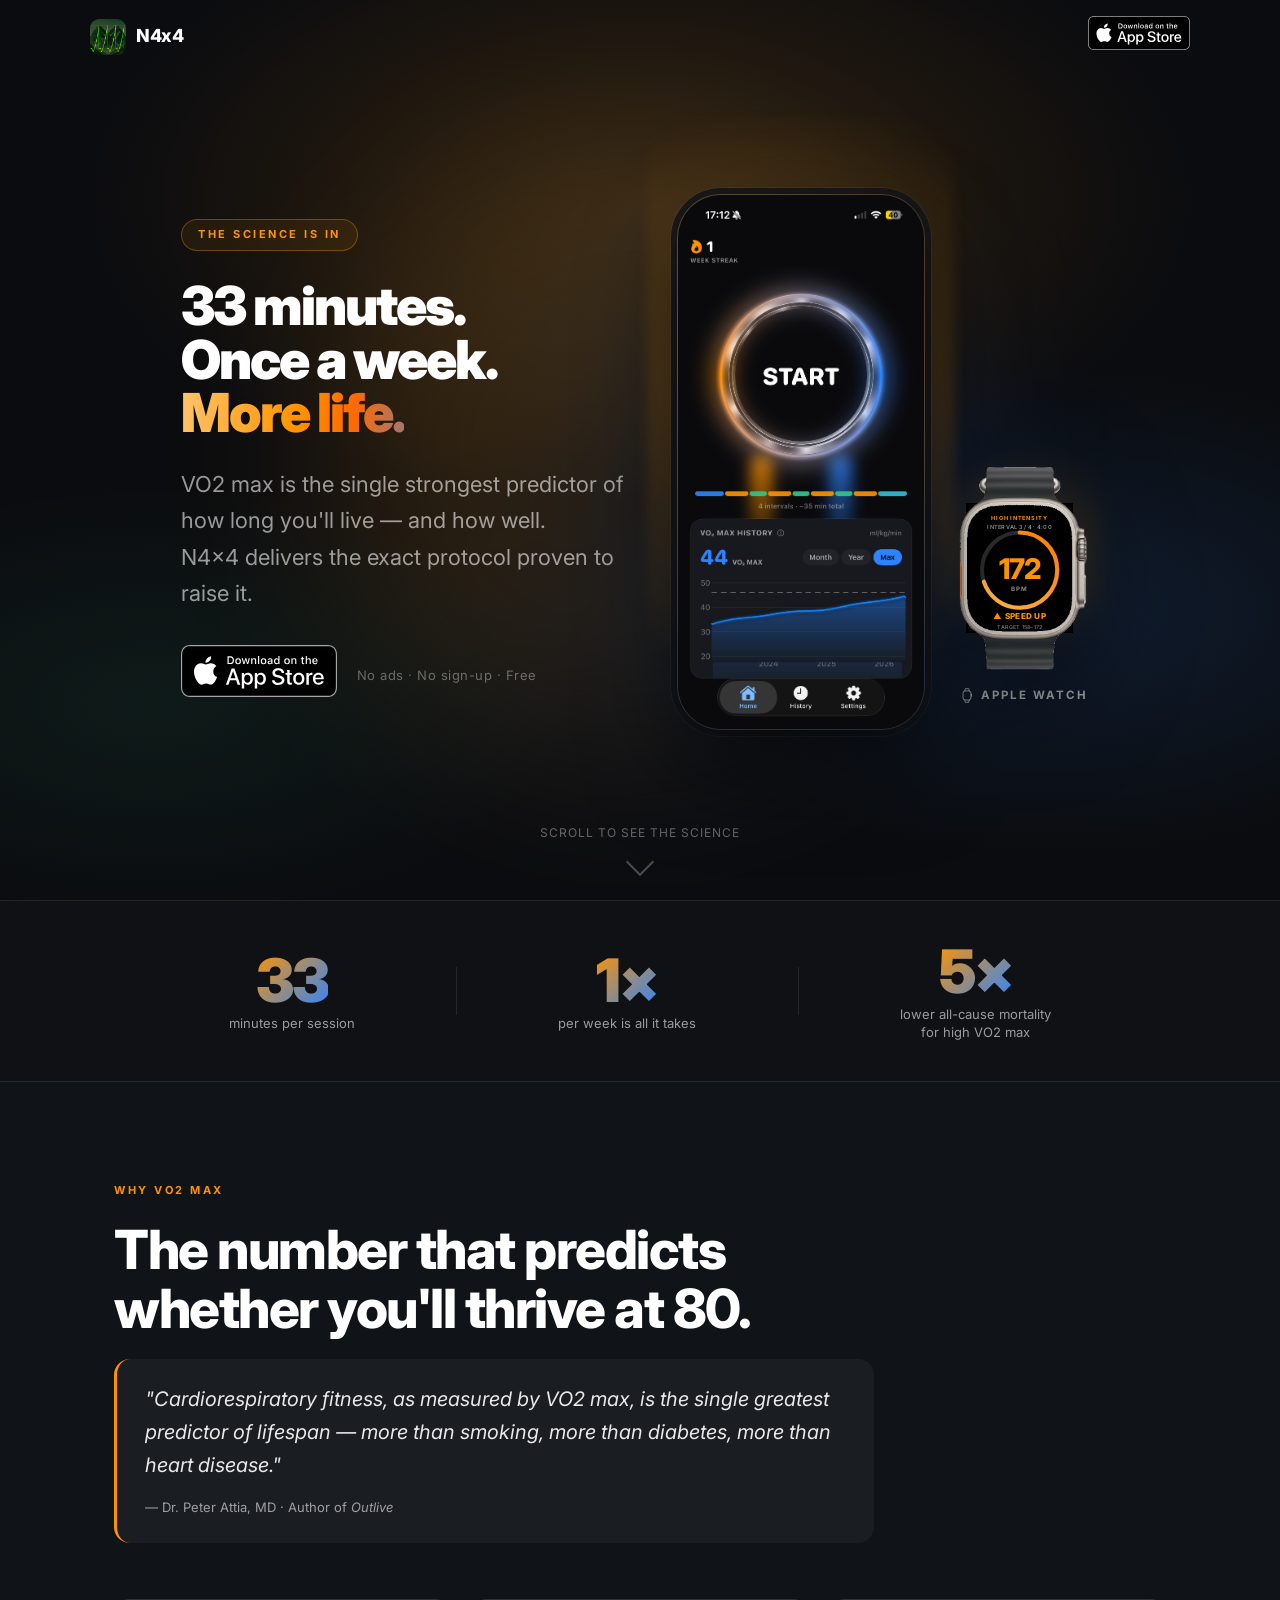
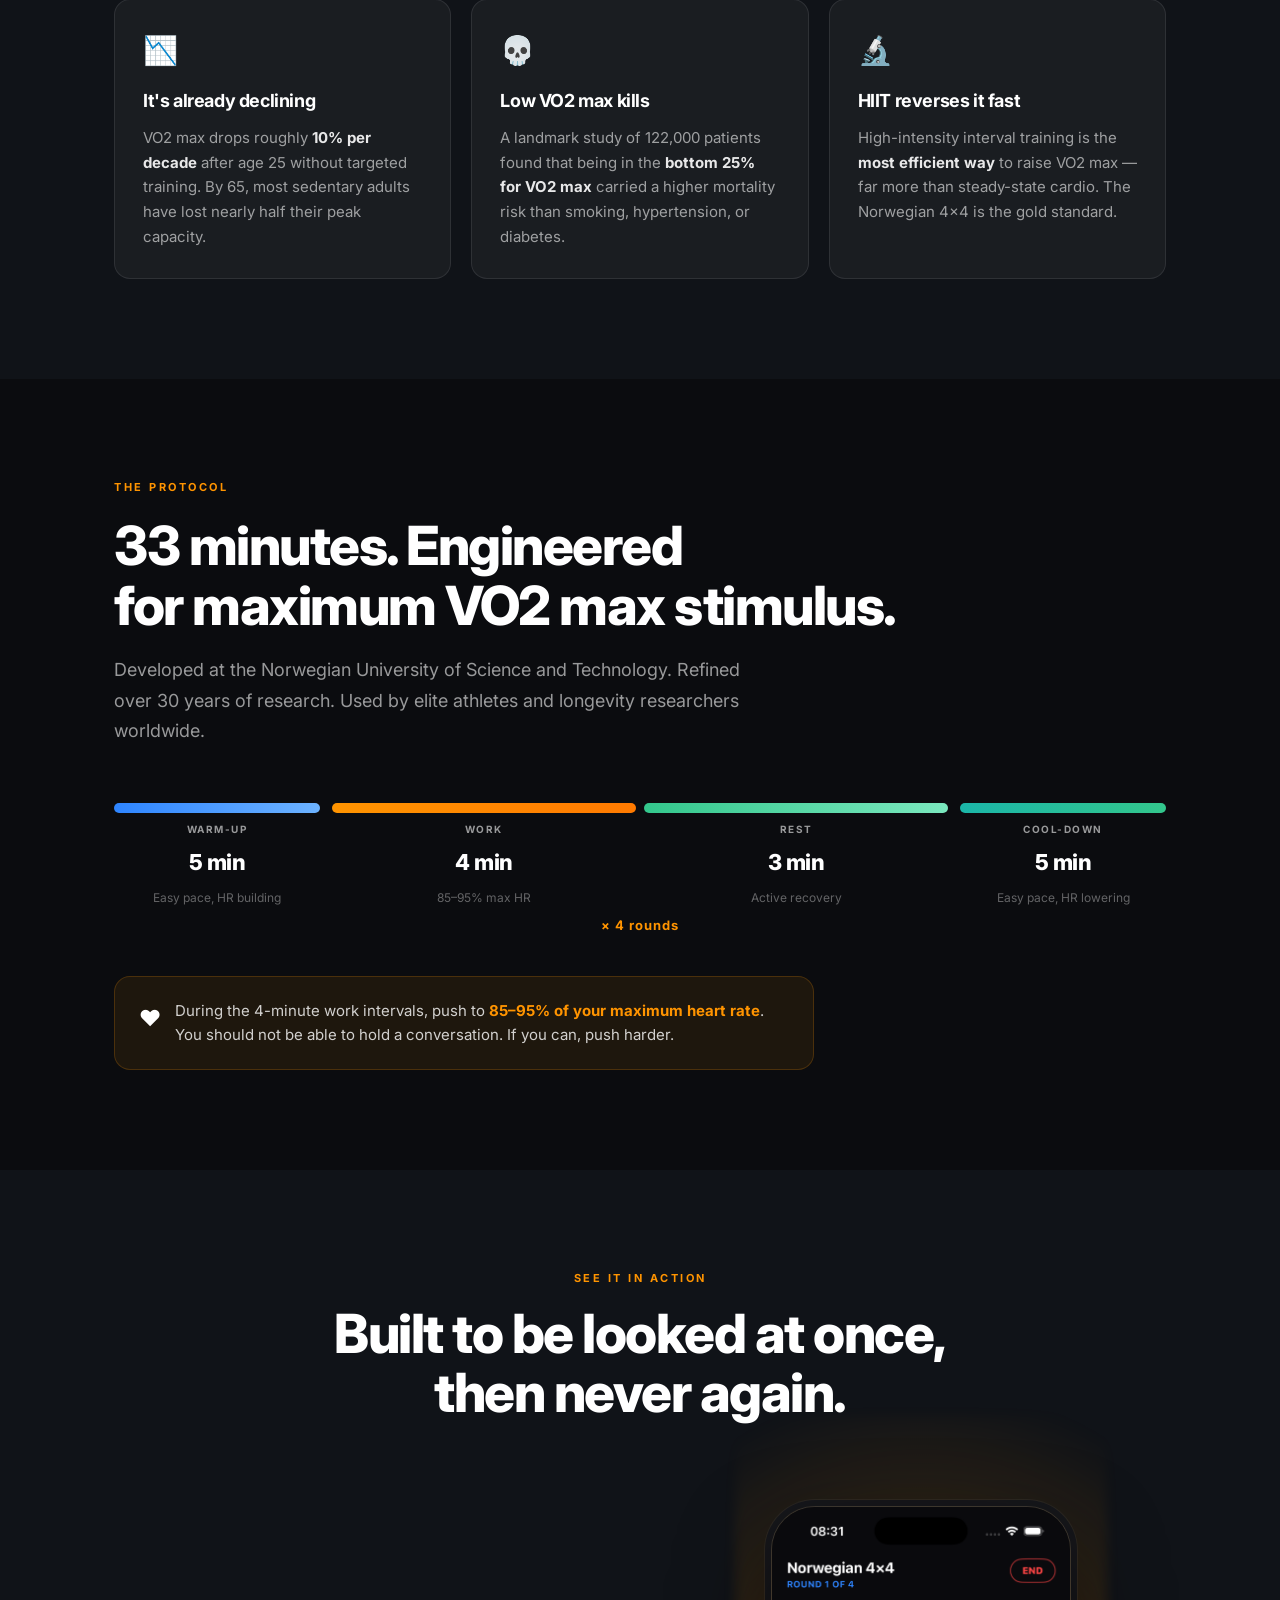
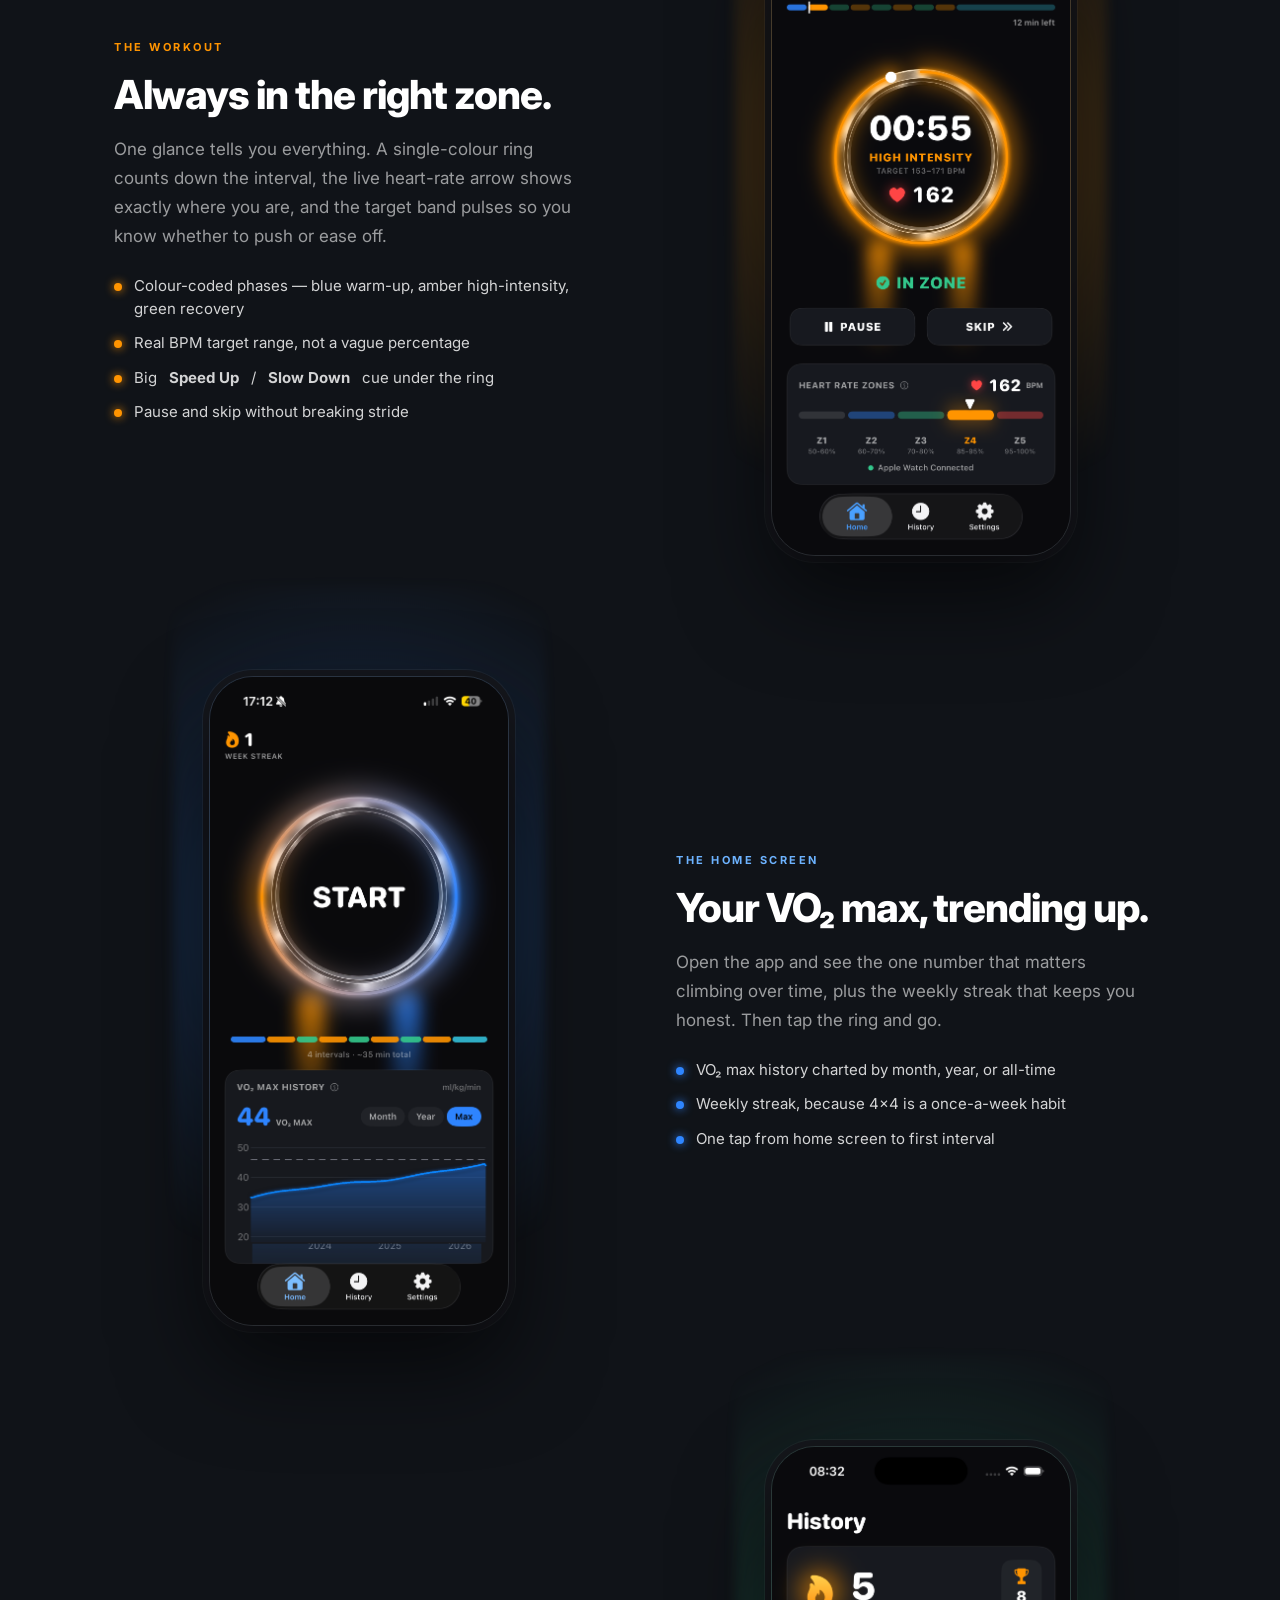
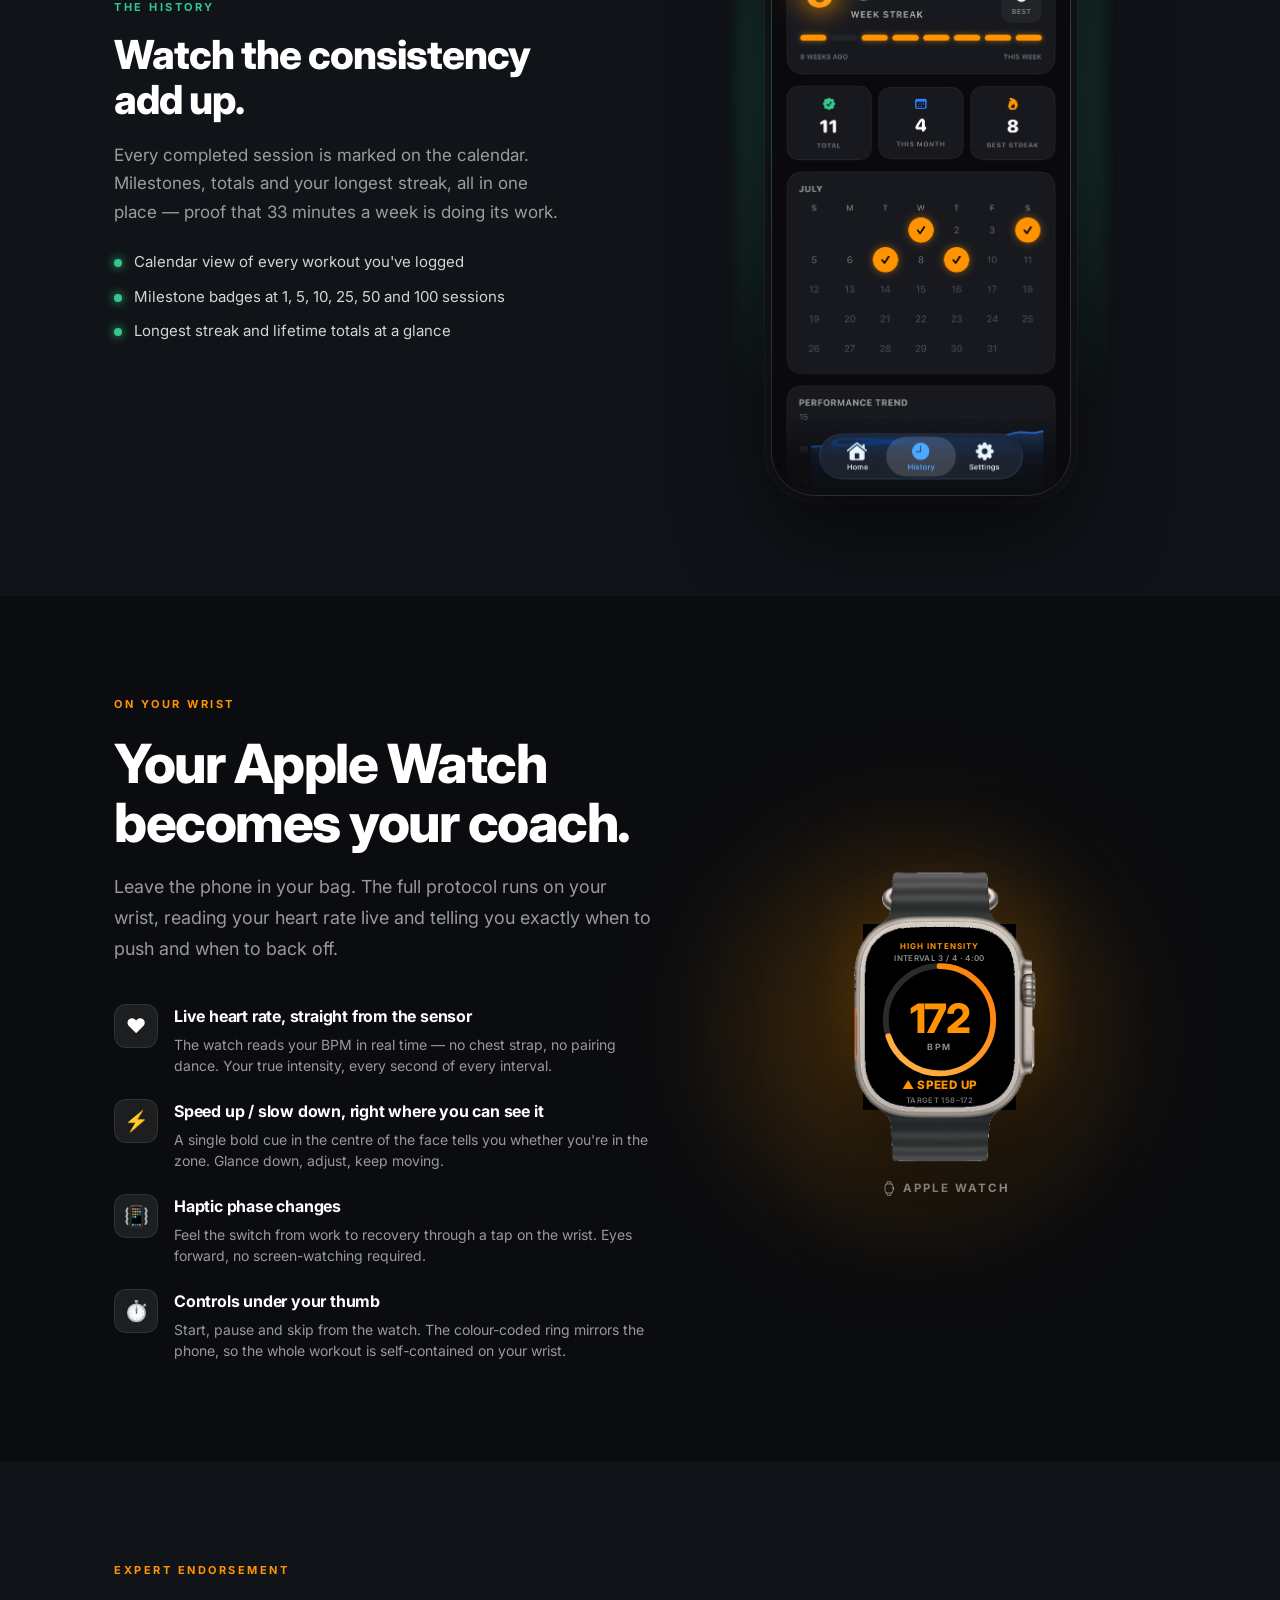
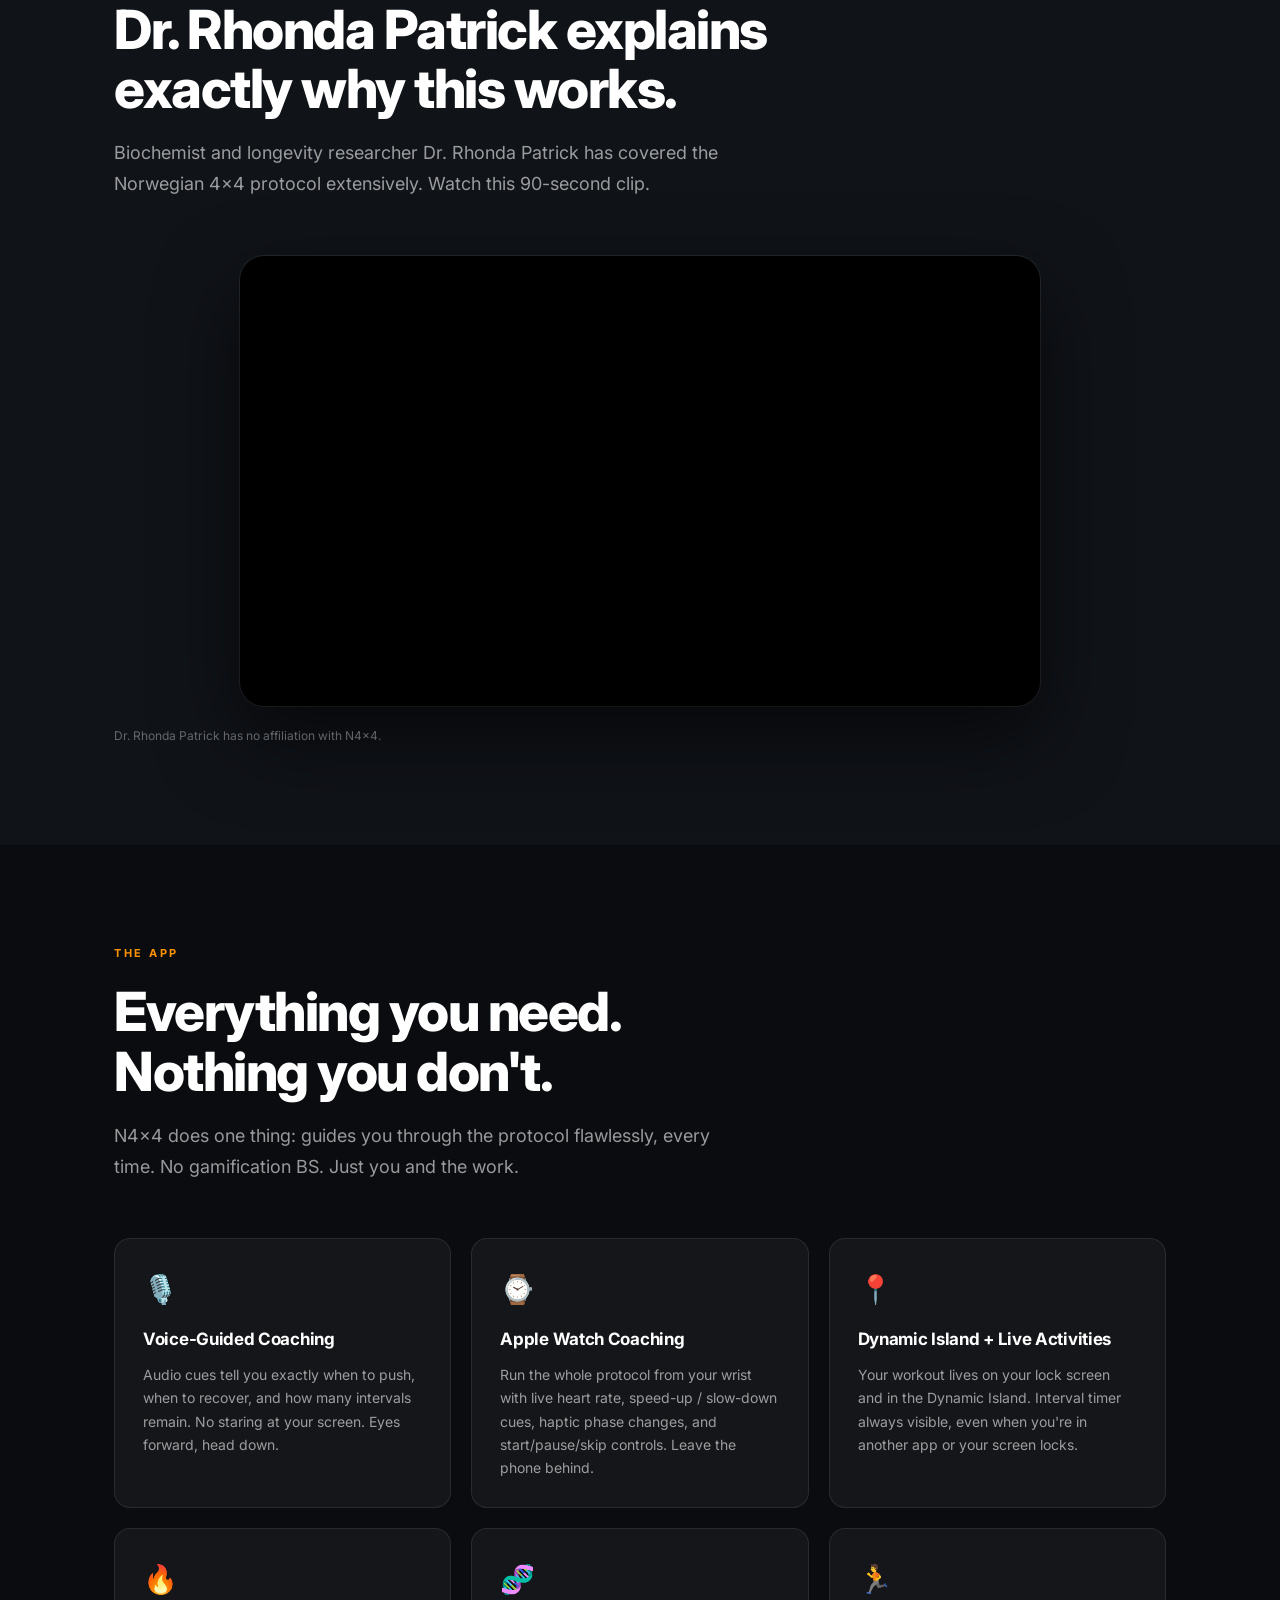
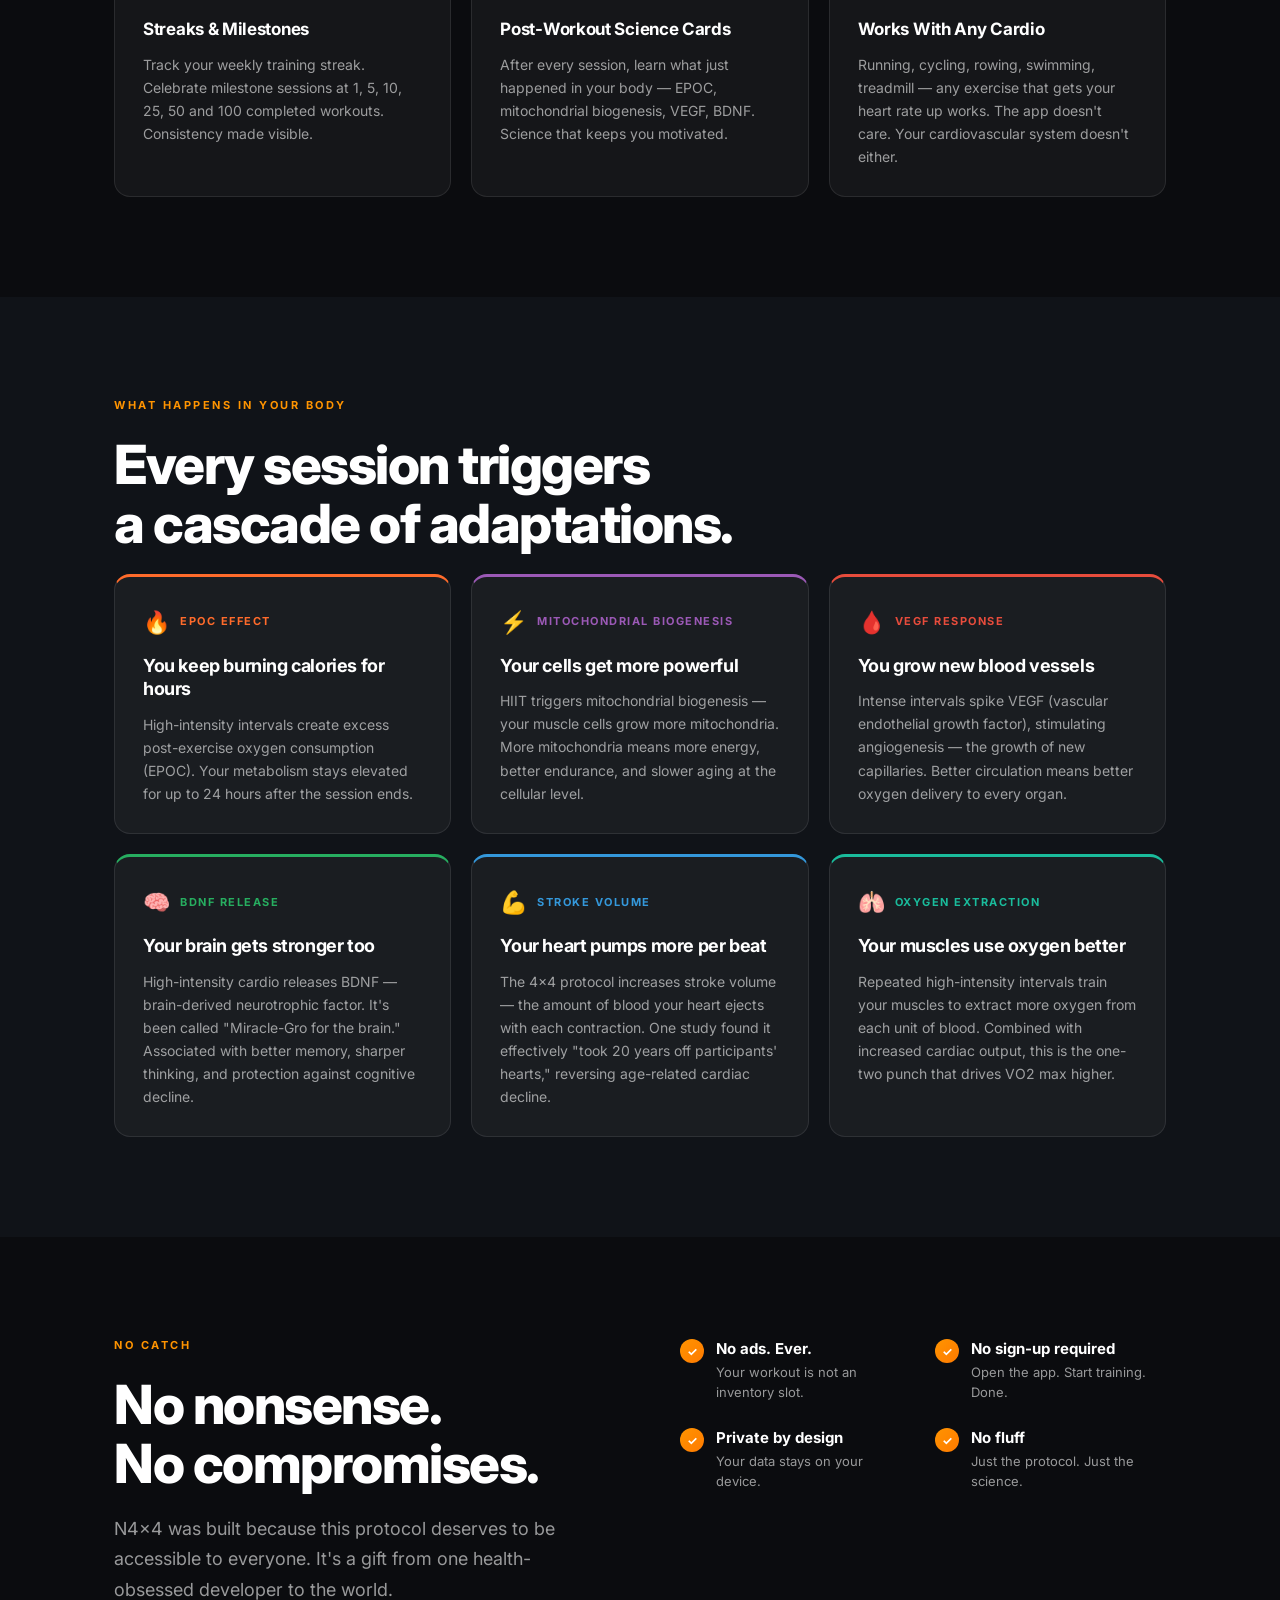
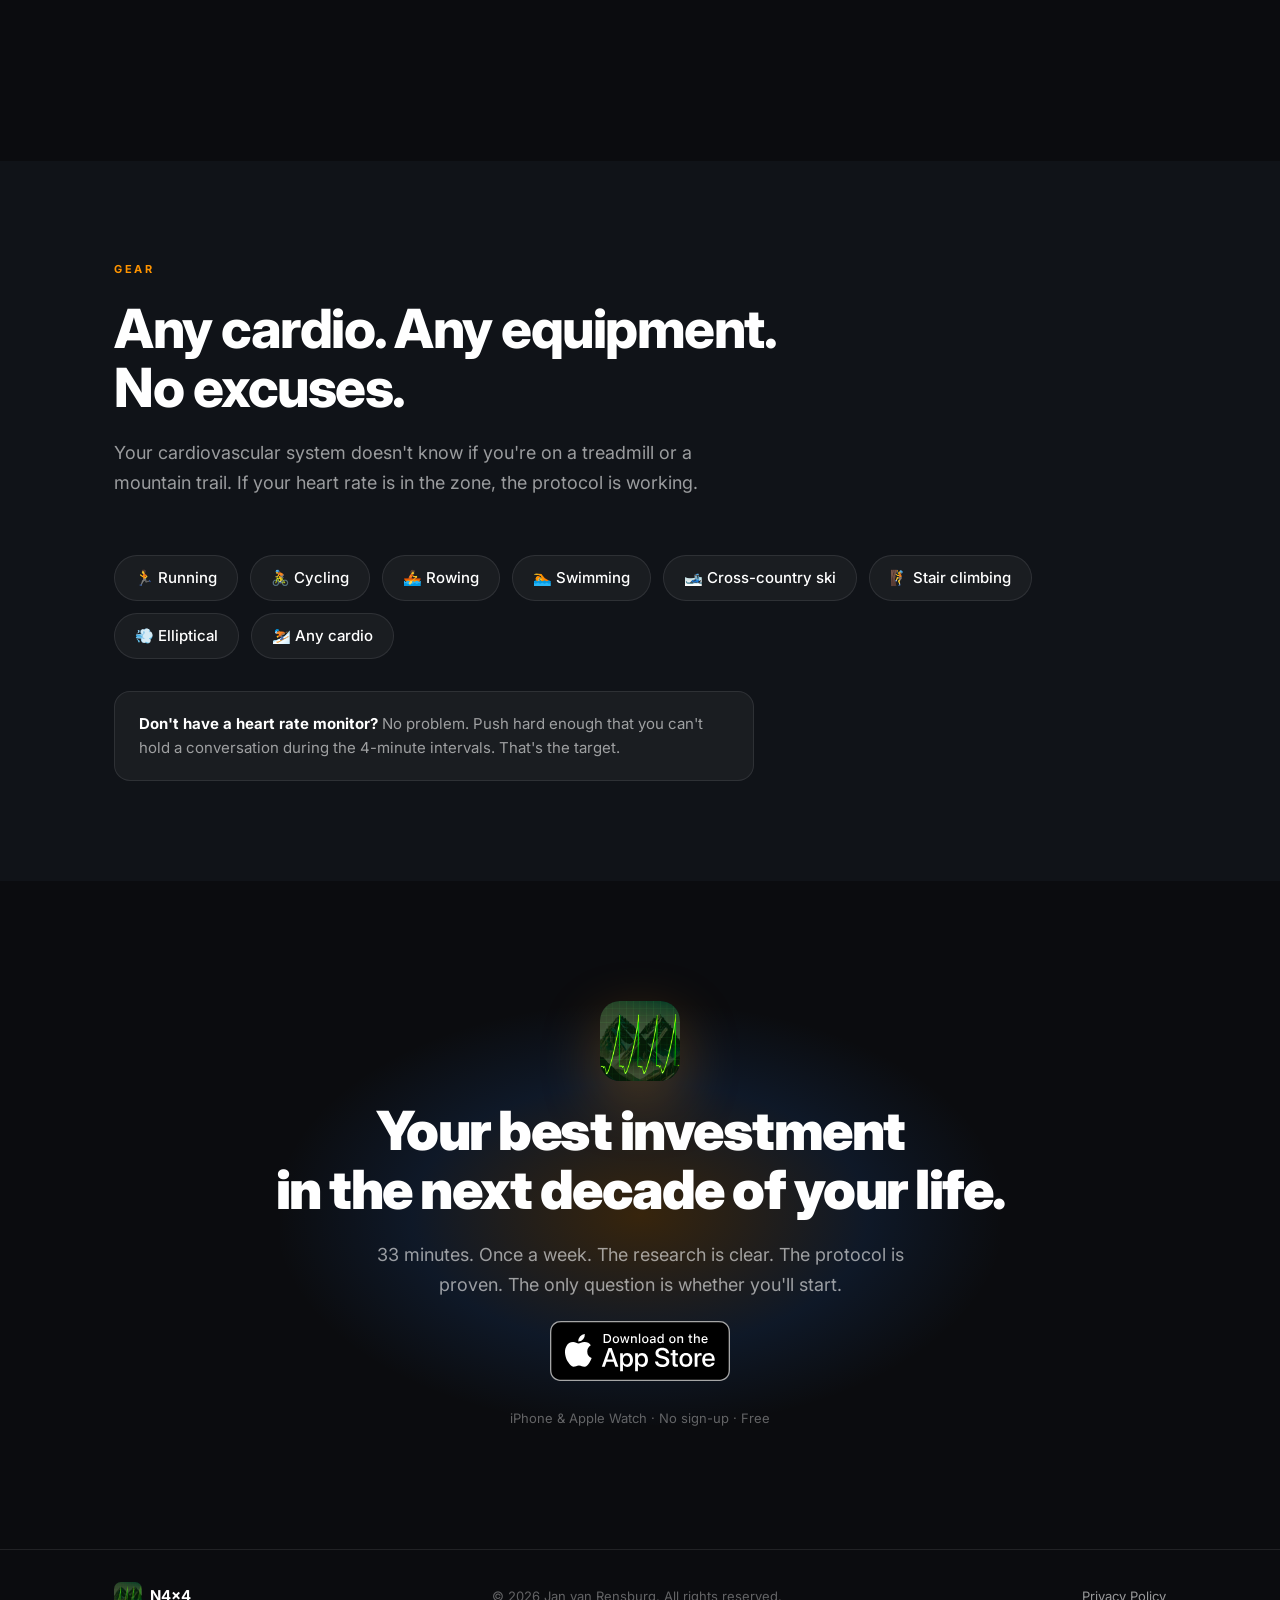
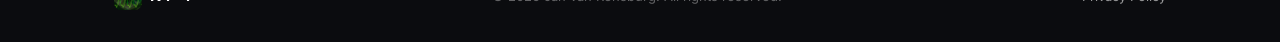
==== commit fd2fa7aa: "Zone-code the live heart rate: orange = too low, red = too high During a workout the HR readout now " ====
--- a/website/index.html
+++ b/website/index.html
@@ -74,7 +74,7 @@
                             <circle cx="105" cy="132" r="74" fill="none" stroke="#2b2b2e" stroke-width="8"/>
                             <circle cx="105" cy="132" r="74" fill="none" stroke="url(#uRing)" stroke-width="8" stroke-linecap="round" stroke-dasharray="465" stroke-dashoffset="140"/>
                         </g>
-                        <text x="105" y="150" text-anchor="middle" fill="#ffffff" font-size="56" font-weight="800" letter-spacing="-2">172</text>
+                        <text x="105" y="150" text-anchor="middle" fill="#FF9400" font-size="56" font-weight="800" letter-spacing="-2">172</text>
                         <text x="105" y="173" text-anchor="middle" fill="#8b8b90" font-size="12" font-weight="700" letter-spacing="2">BPM</text>
                         <text x="105" y="228" text-anchor="middle" fill="#FF9400" font-size="16" font-weight="800" letter-spacing="0.5">▲ SPEED UP</text>
                         <text x="105" y="247" text-anchor="middle" fill="#6f6f74" font-size="10.5" font-weight="600" letter-spacing="0.5">TARGET 158–172</text>
@@ -320,7 +320,7 @@
                                     <circle cx="105" cy="132" r="74" fill="none" stroke="#2b2b2e" stroke-width="8"/>
                                     <circle cx="105" cy="132" r="74" fill="none" stroke="url(#uRing)" stroke-width="8" stroke-linecap="round" stroke-dasharray="465" stroke-dashoffset="140"/>
                                 </g>
-                                <text x="105" y="150" text-anchor="middle" fill="#ffffff" font-size="56" font-weight="800" letter-spacing="-2">172</text>
+                                <text x="105" y="150" text-anchor="middle" fill="#FF9400" font-size="56" font-weight="800" letter-spacing="-2">172</text>
                                 <text x="105" y="173" text-anchor="middle" fill="#8b8b90" font-size="12" font-weight="700" letter-spacing="2">BPM</text>
                                 <text x="105" y="228" text-anchor="middle" fill="#FF9400" font-size="16" font-weight="800" letter-spacing="0.5">▲ SPEED UP</text>
                                 <text x="105" y="247" text-anchor="middle" fill="#6f6f74" font-size="10.5" font-weight="600" letter-spacing="0.5">TARGET 158–172</text>
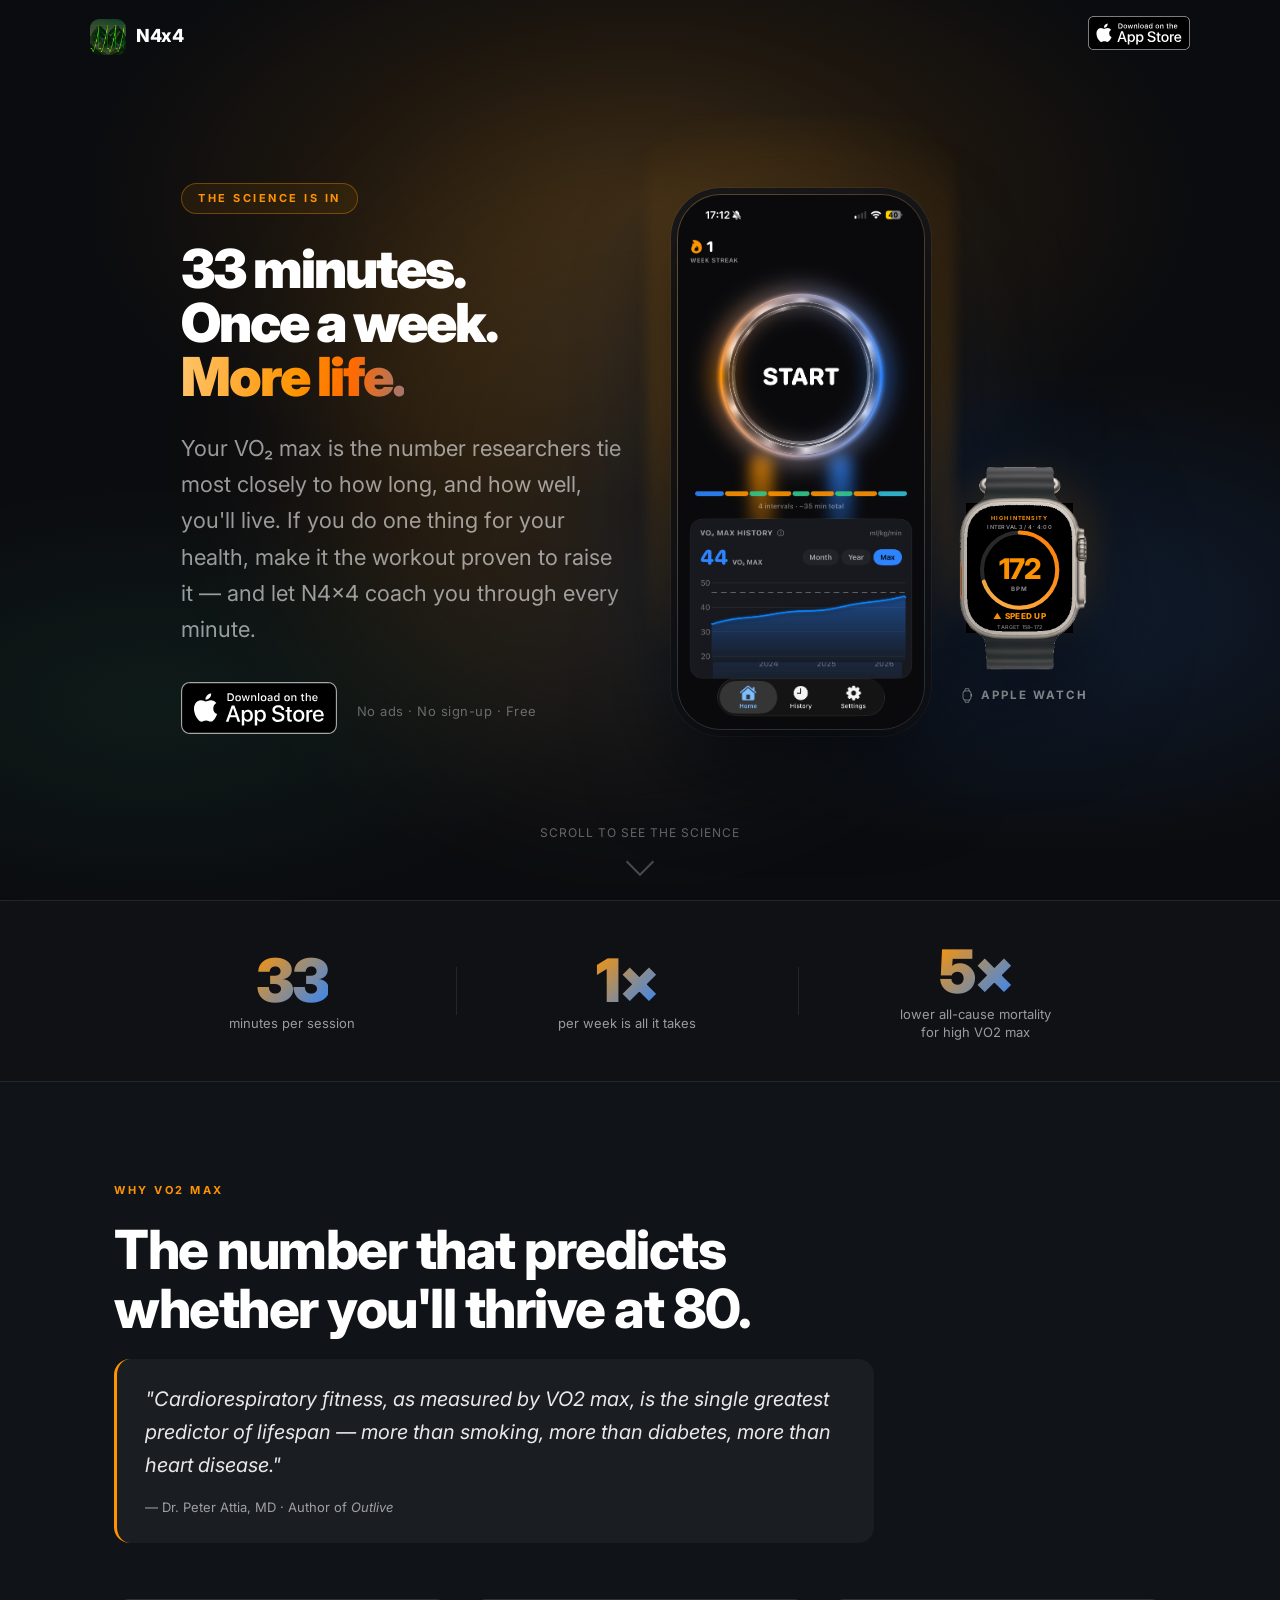
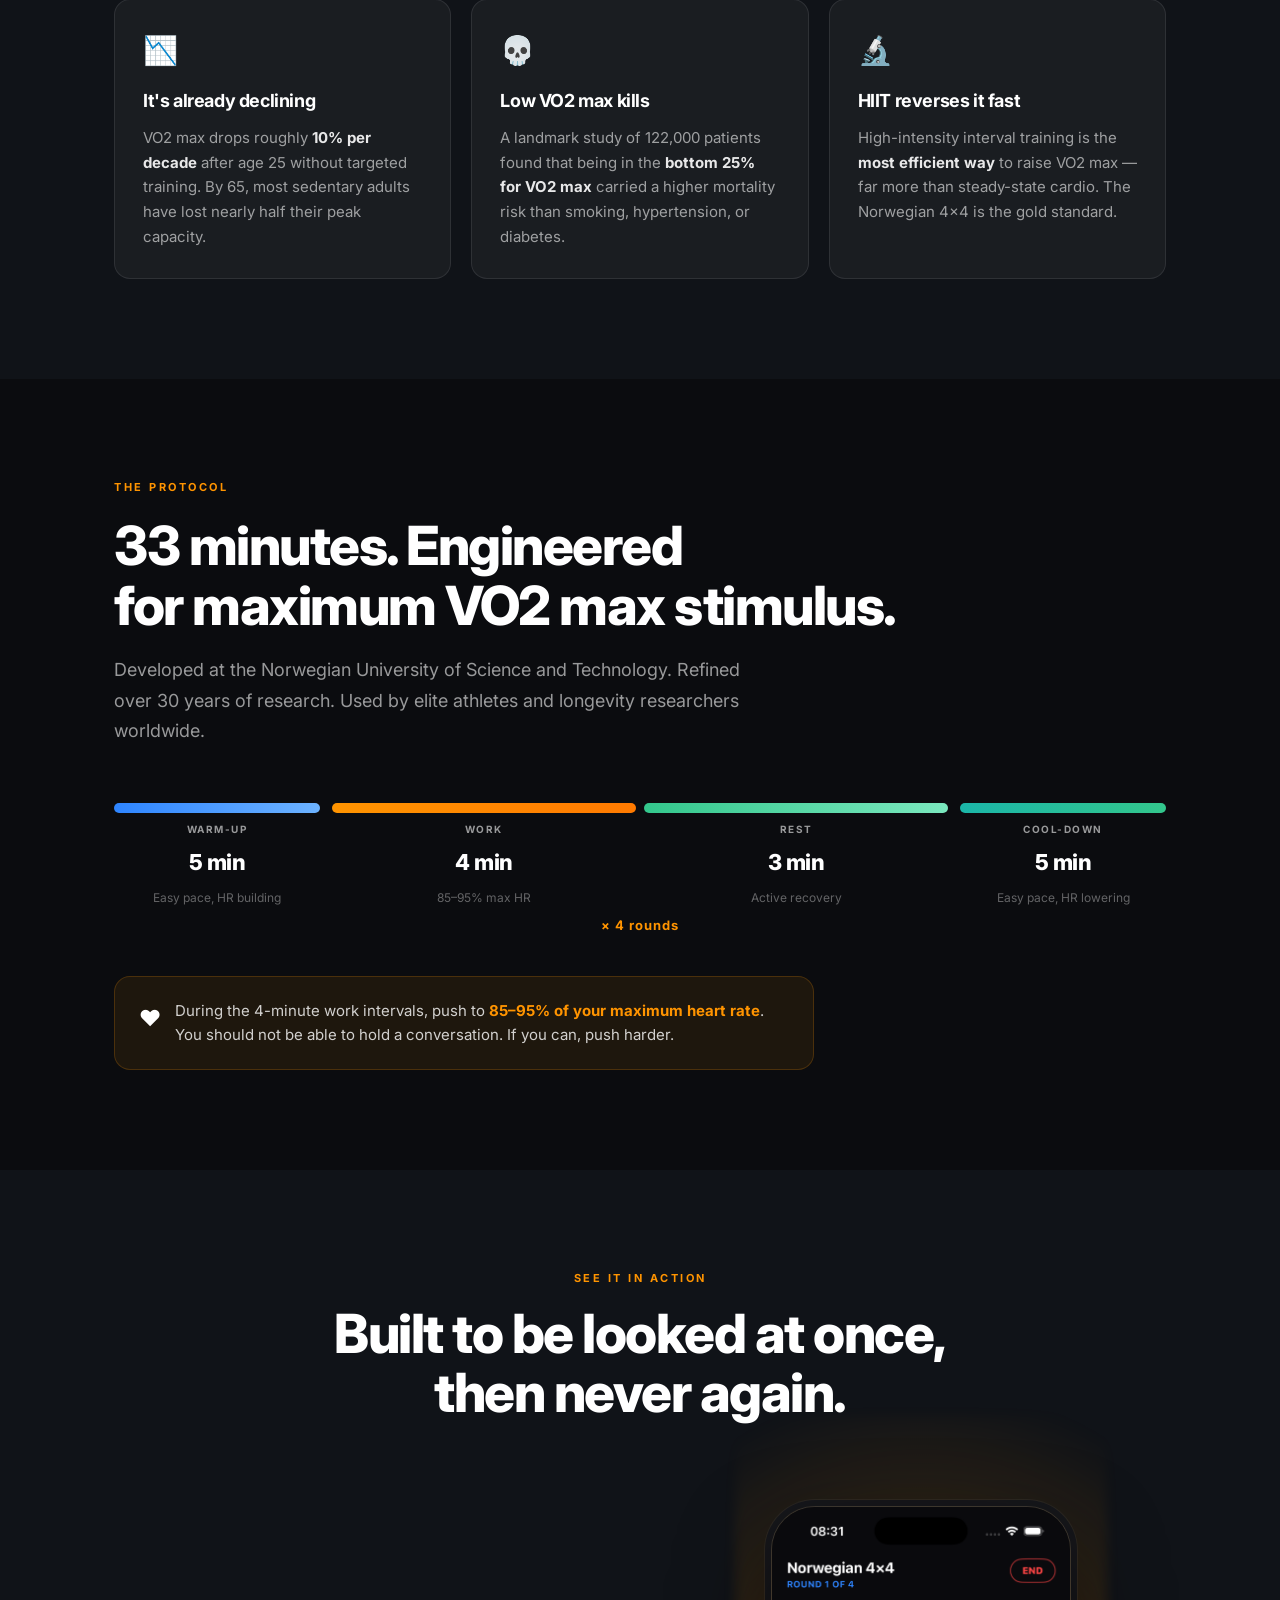
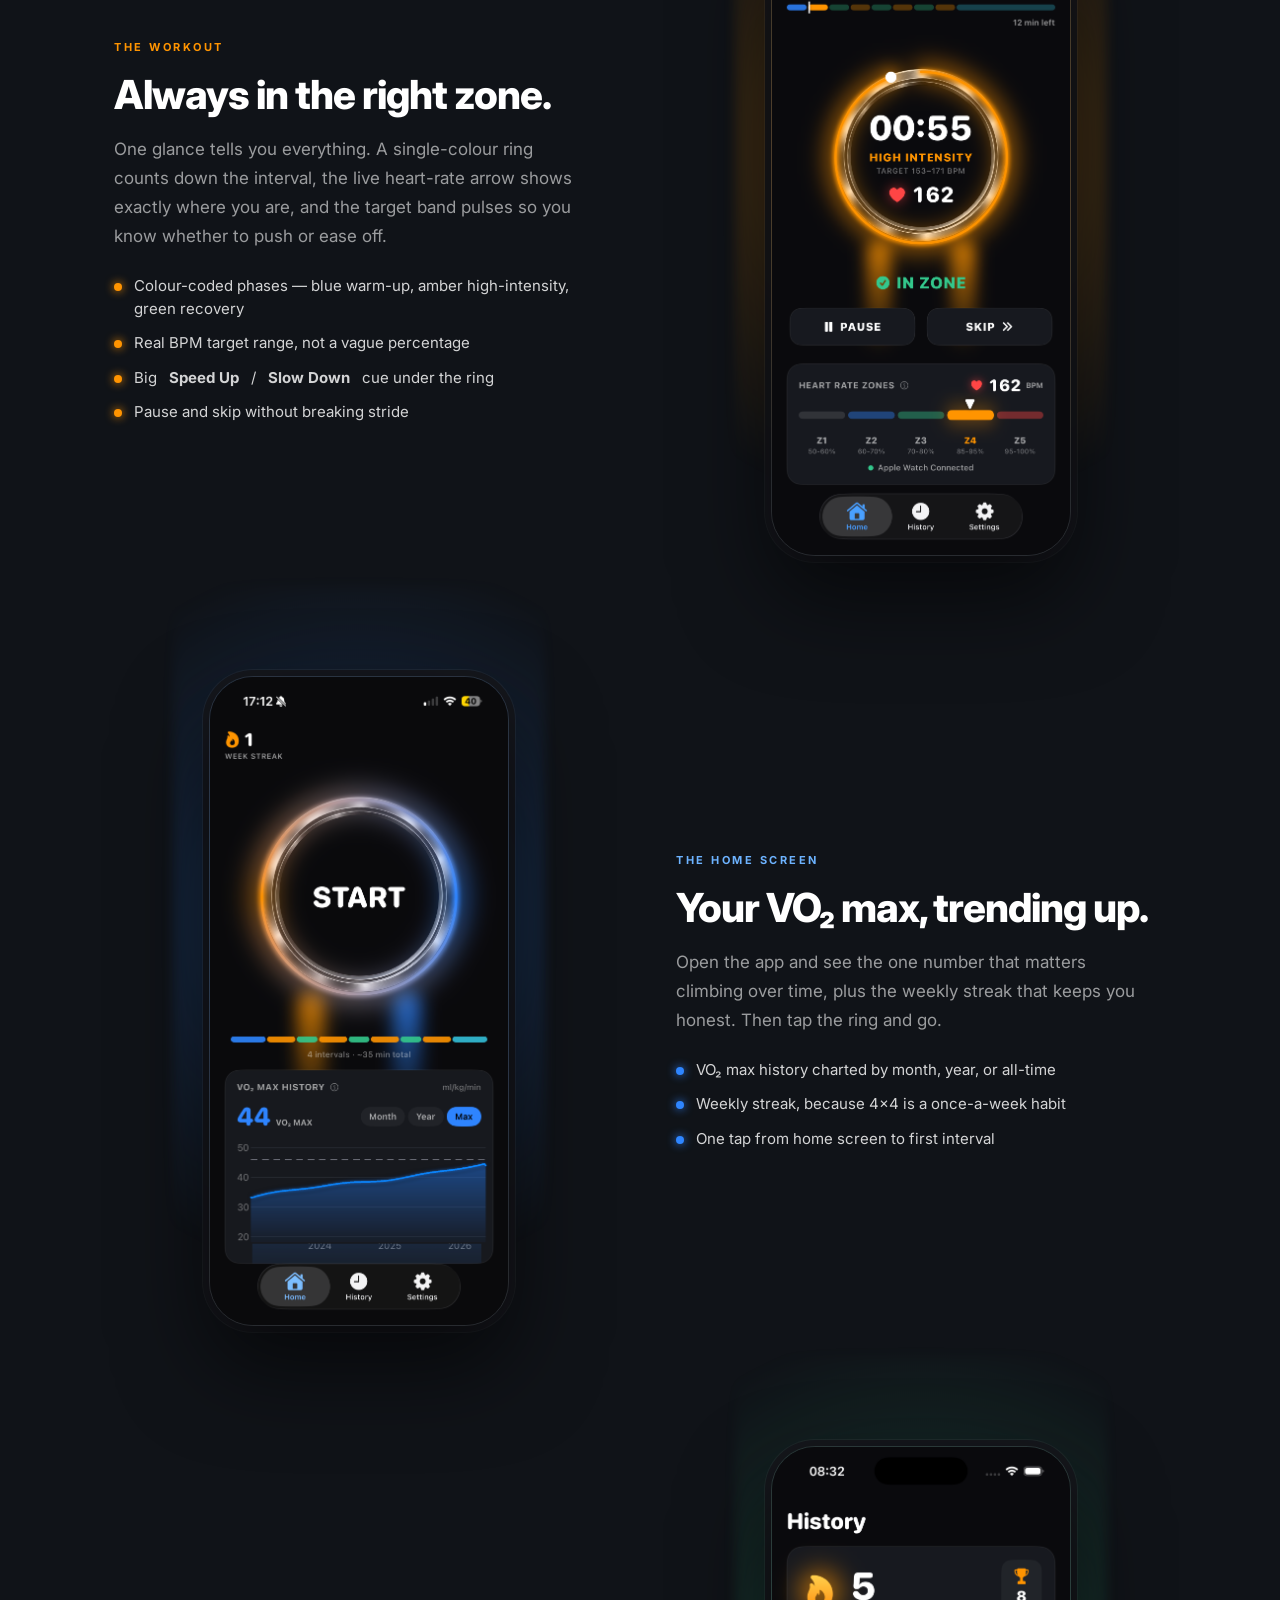
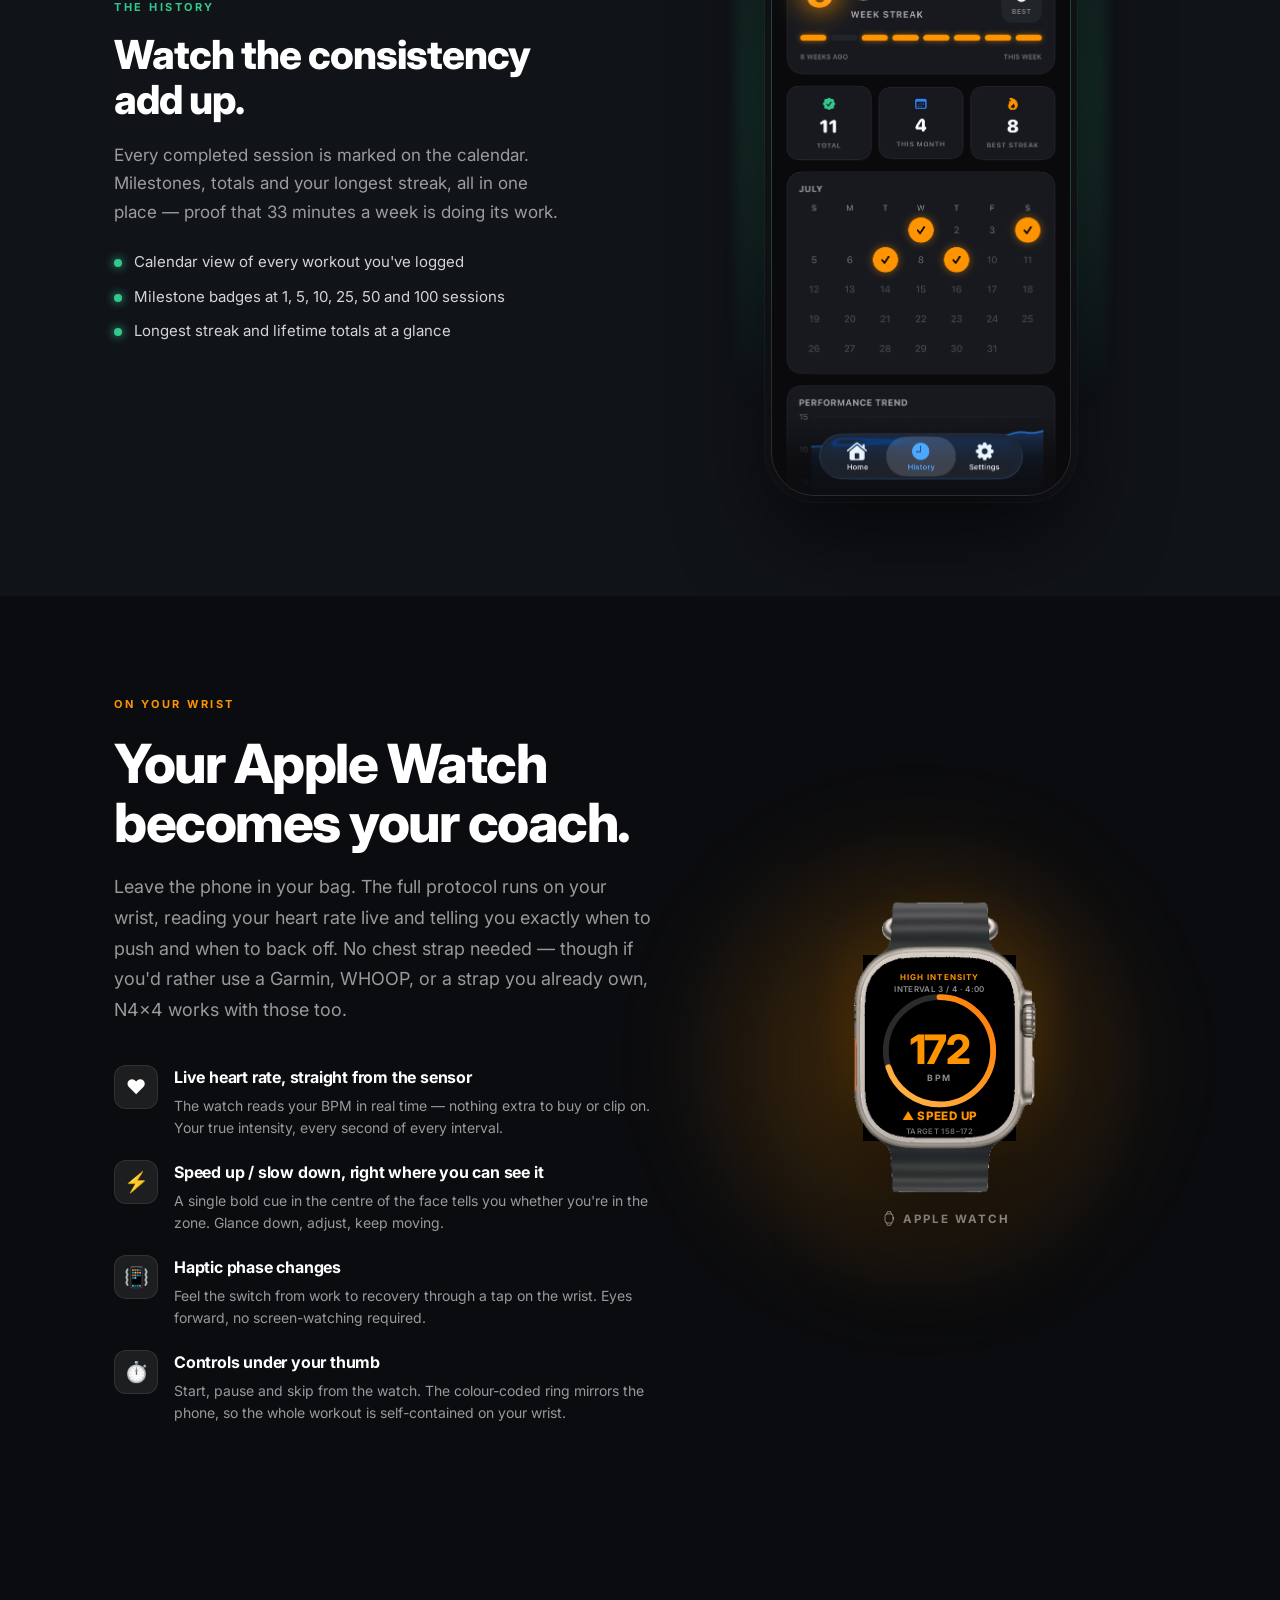
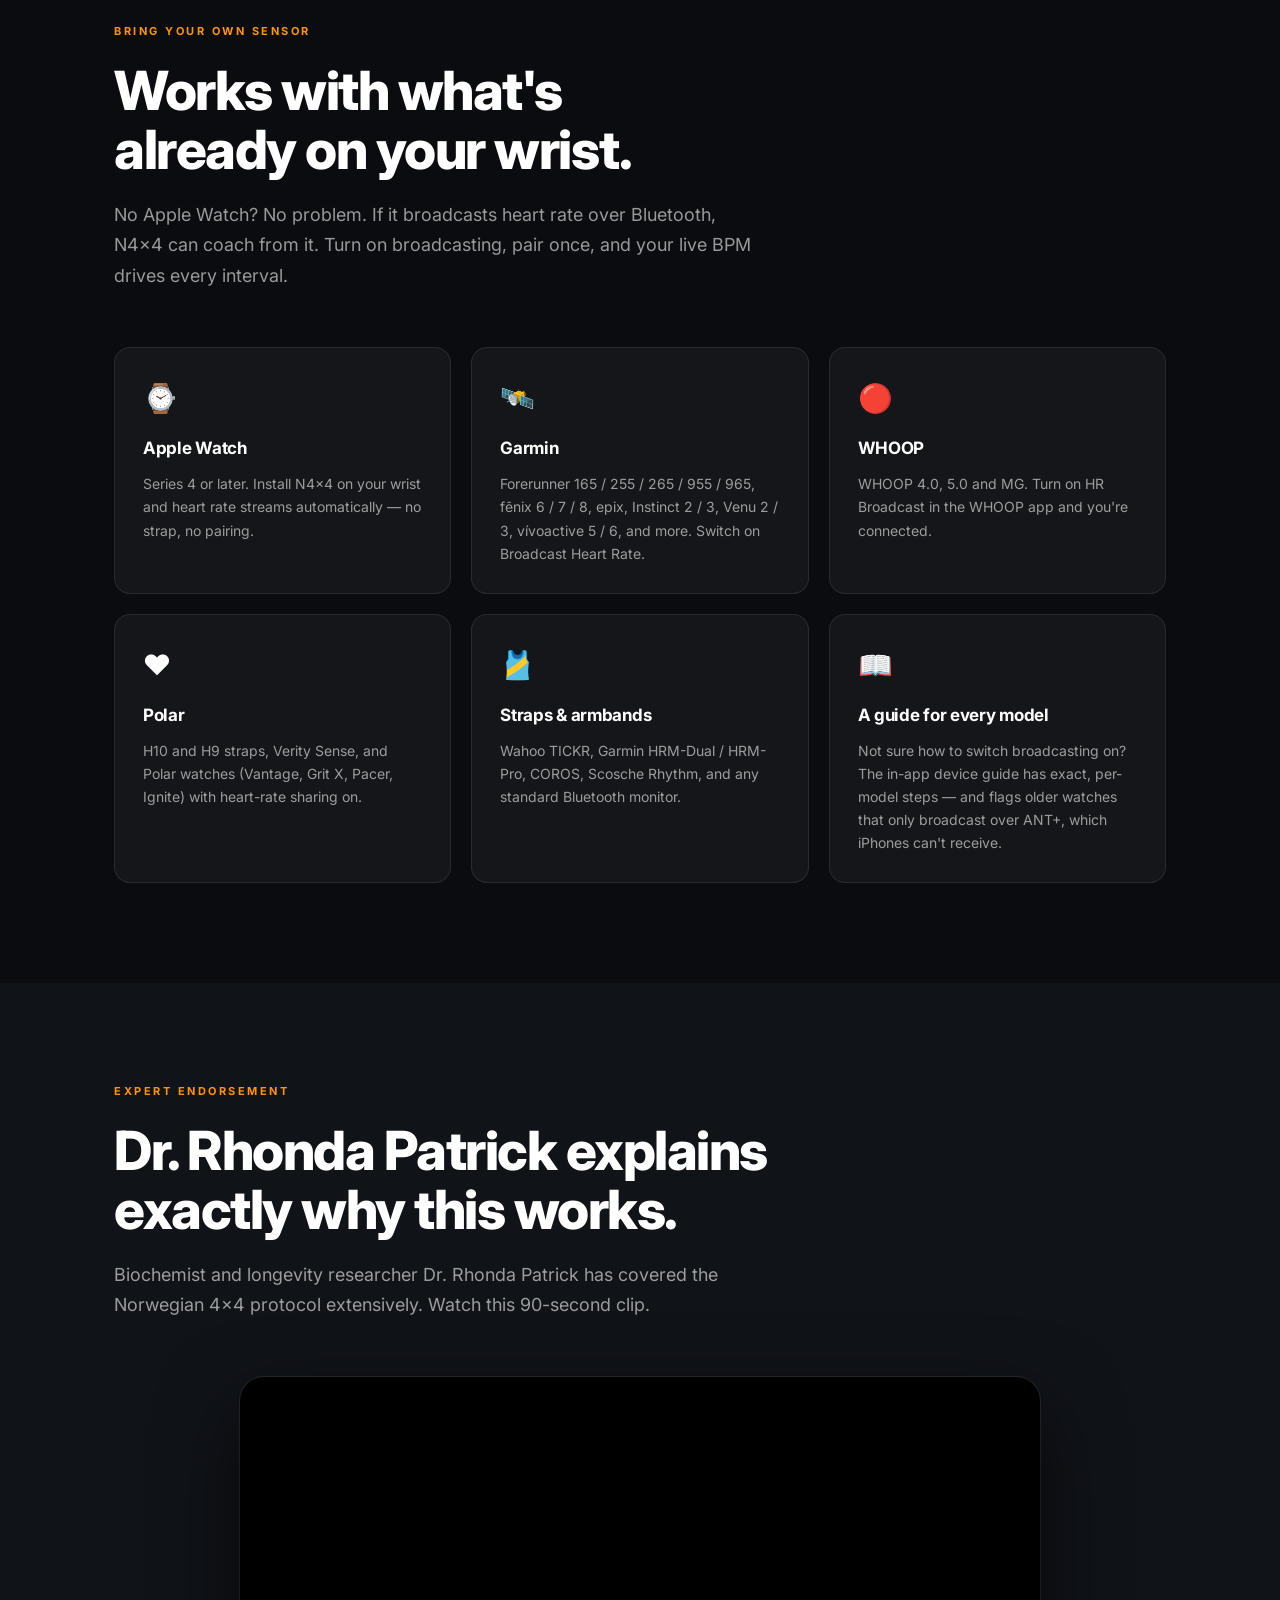
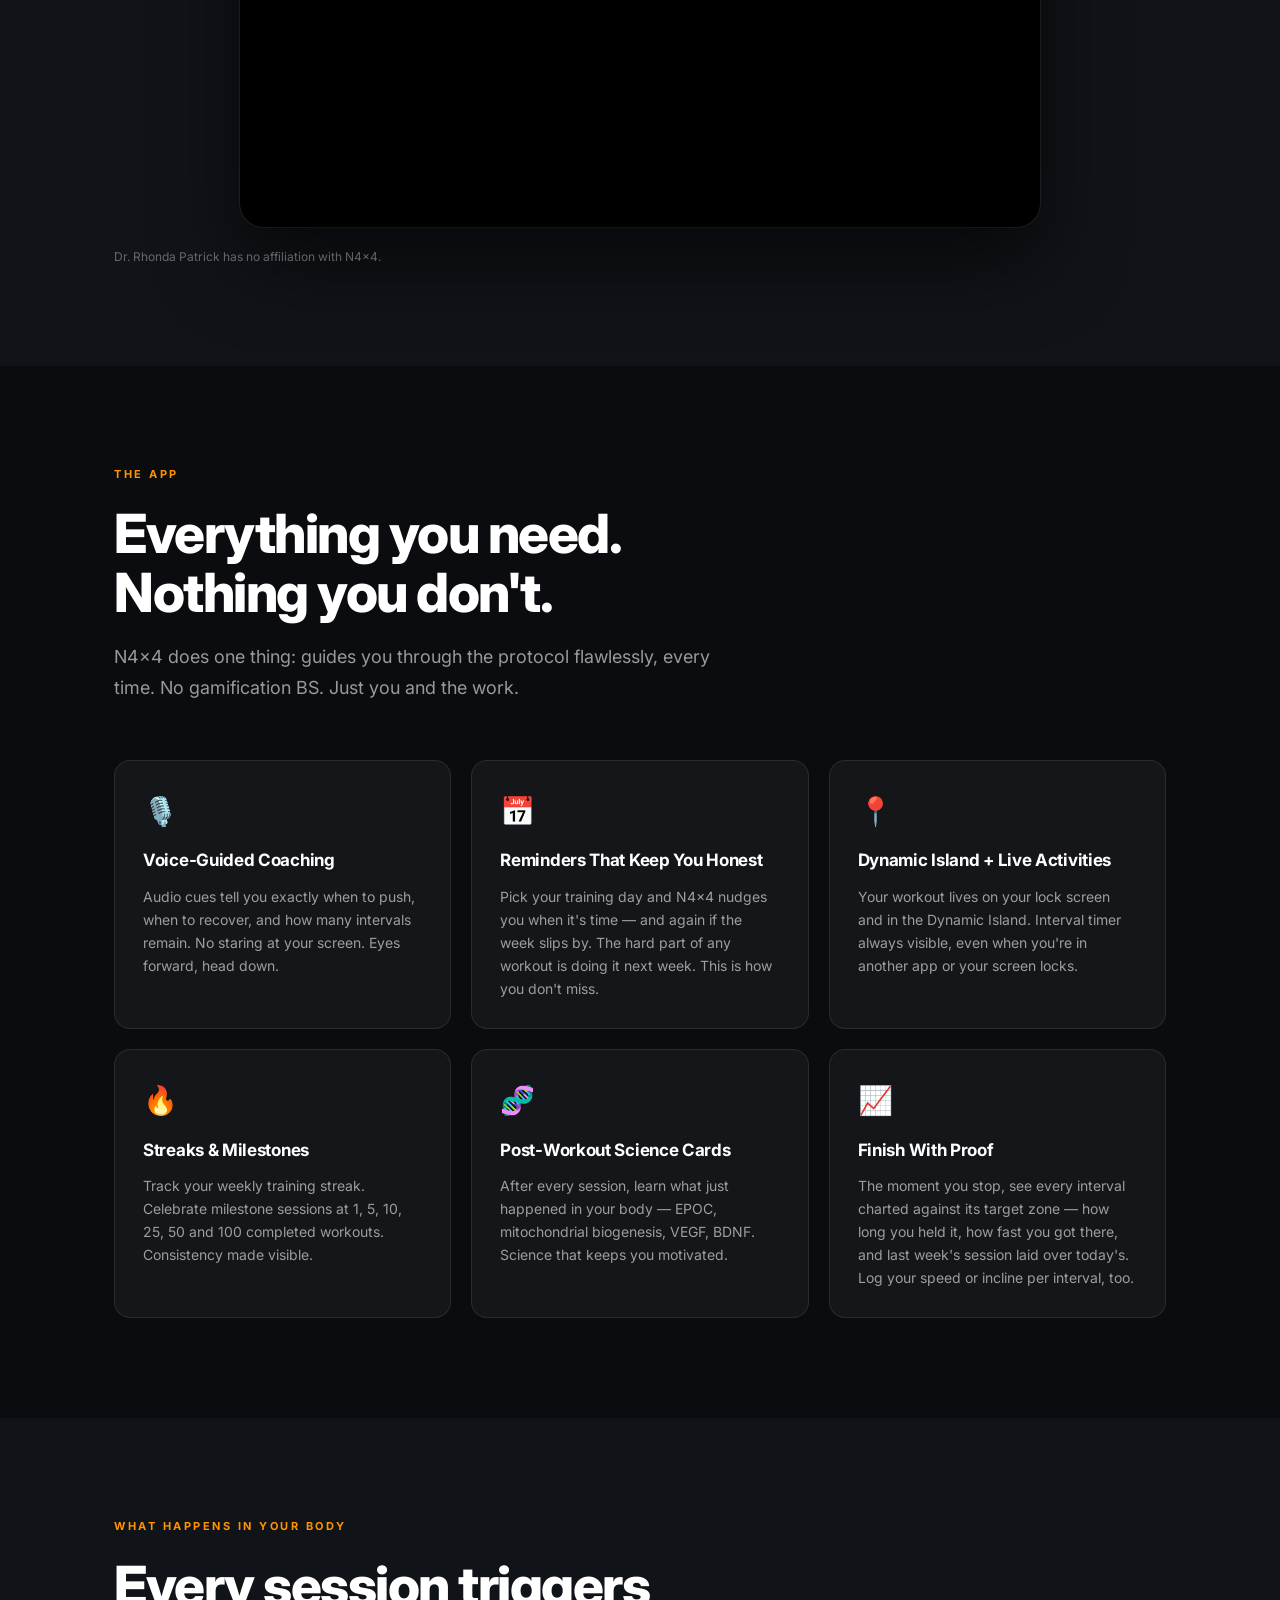
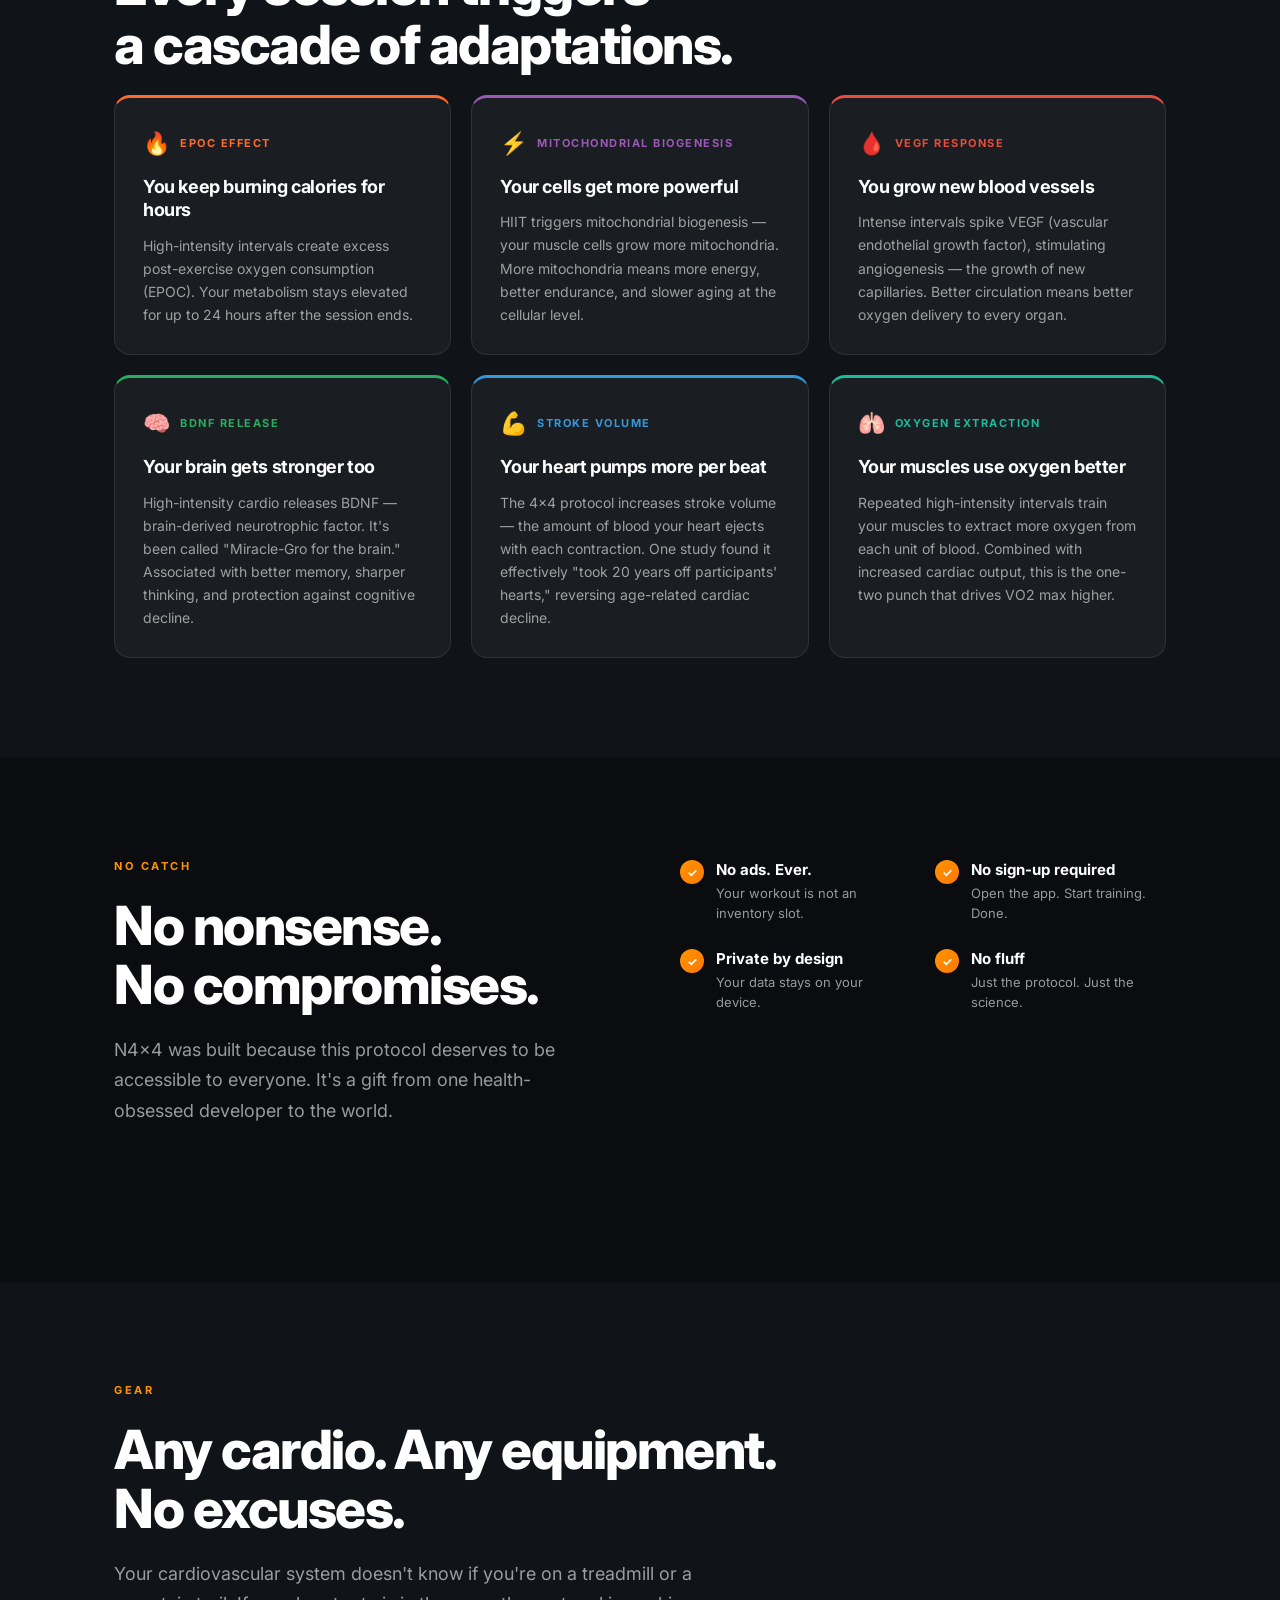
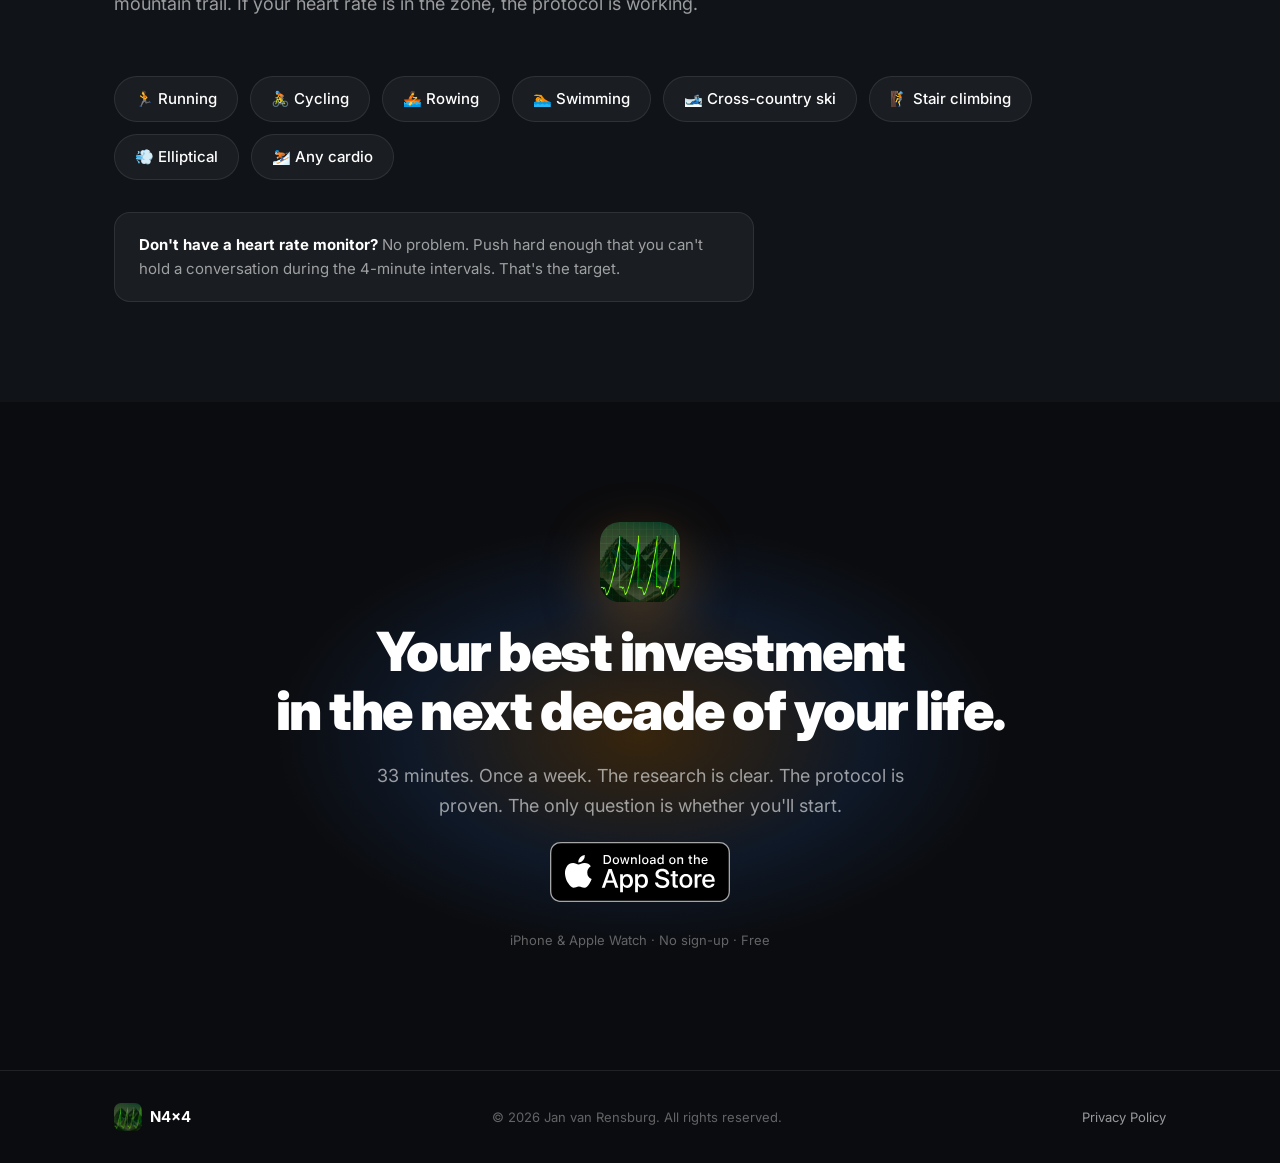
==== commit 3bc72de7: "Marketing rewrite: outcome-led copy + supported-devices section Reframe the App Store description an" ====
--- a/website/index.html
+++ b/website/index.html
@@ -3,10 +3,10 @@
 <head>
     <meta charset="UTF-8">
     <meta name="viewport" content="width=device-width, initial-scale=1.0">
-    <title>N4x4 — The 33-Minute Workout That Changes Everything</title>
-    <meta name="description" content="VO2 max is the #1 predictor of how long you live. N4x4 delivers the exact Norwegian 4x4 protocol used in decades of research. 33 minutes. Once a week.">
-    <meta property="og:title" content="N4x4 — The 33-Minute VO2 Max Protocol">
-    <meta property="og:description" content="33 minutes. Once a week. The scientifically-proven workout that adds years to your life. Now with Apple Watch coaching.">
+    <title>N4x4 — The 33-Minute VO₂ Max Workout</title>
+    <meta name="description" content="Your VO2 max is the number researchers tie most closely to a long, healthy life. N4x4 coaches you through the Norwegian 4x4 protocol — 33 minutes, once a week — with live heart rate from Apple Watch, Garmin, WHOOP, or any Bluetooth monitor.">
+    <meta property="og:title" content="N4x4 — The 33-Minute VO₂ Max Workout">
+    <meta property="og:description" content="If you do one thing for your health, make it this. 33 minutes, once a week, coached rep by rep. Live heart rate from Apple Watch, Garmin, WHOOP & Bluetooth straps.">
     <meta property="og:image" content="images/screen-home.png">
     <link rel="preconnect" href="https://fonts.googleapis.com">
     <link rel="preconnect" href="https://fonts.gstatic.com" crossorigin>
@@ -50,8 +50,7 @@
             <span class="gradient-text">More life.</span>
         </h1>
         <p class="hero-sub animate-in delay-2">
-            VO2 max is the single strongest predictor of how long you'll live — and how well.<br>
-            N4x4 delivers the exact protocol proven to raise it.
+            Your VO₂ max is the number researchers tie most closely to how long, and how well, you'll live. If you do one thing for your health, make it the workout proven to raise it — and let N4x4 coach you through every minute.
         </p>
         <div class="hero-actions animate-in delay-3">
             <a href="https://apps.apple.com/app/id6686407796" target="_blank" class="store-badge-link">
@@ -277,13 +276,13 @@
             <div class="watch-copy">
                 <div class="section-label animate-in">ON YOUR WRIST</div>
                 <h2 class="section-headline animate-in delay-1">Your Apple Watch<br>becomes your coach.</h2>
-                <p class="section-sub animate-in delay-2" style="margin-bottom:0;">Leave the phone in your bag. The full protocol runs on your wrist, reading your heart rate live and telling you exactly when to push and when to back off.</p>
+                <p class="section-sub animate-in delay-2" style="margin-bottom:0;">Leave the phone in your bag. The full protocol runs on your wrist, reading your heart rate live and telling you exactly when to push and when to back off. No chest strap needed — though if you'd rather use a Garmin, WHOOP, or a strap you already own, N4x4 works with those too.</p>
                 <div class="watch-features">
                     <div class="watch-feature animate-in delay-1">
                         <div class="watch-feature-icon">❤️</div>
                         <div>
                             <h4>Live heart rate, straight from the sensor</h4>
-                            <p>The watch reads your BPM in real time — no chest strap, no pairing dance. Your true intensity, every second of every interval.</p>
+                            <p>The watch reads your BPM in real time — nothing extra to buy or clip on. Your true intensity, every second of every interval.</p>
                         </div>
                     </div>
                     <div class="watch-feature animate-in delay-2">
@@ -342,6 +341,52 @@
     </div>
 </section>
 
+<!-- ───────────────── SUPPORTED DEVICES ───────────────── -->
+<section class="section features-section">
+    <div class="container">
+        <div class="section-label animate-in">BRING YOUR OWN SENSOR</div>
+        <h2 class="section-headline animate-in delay-1">
+            Works with what's<br>already on your wrist.
+        </h2>
+        <p class="section-sub animate-in delay-2">
+            No Apple Watch? No problem. If it broadcasts heart rate over Bluetooth, N4x4 can coach from it. Turn on broadcasting, pair once, and your live BPM drives every interval.
+        </p>
+
+        <div class="features-grid">
+            <div class="feature-card animate-in delay-1">
+                <div class="feature-icon">⌚</div>
+                <h3 class="feature-title">Apple Watch</h3>
+                <p class="feature-body">Series 4 or later. Install N4x4 on your wrist and heart rate streams automatically — no strap, no pairing.</p>
+            </div>
+            <div class="feature-card animate-in delay-2">
+                <div class="feature-icon">🛰️</div>
+                <h3 class="feature-title">Garmin</h3>
+                <p class="feature-body">Forerunner 165 / 255 / 265 / 955 / 965, fēnix 6 / 7 / 8, epix, Instinct 2 / 3, Venu 2 / 3, vívoactive 5 / 6, and more. Switch on Broadcast Heart Rate.</p>
+            </div>
+            <div class="feature-card animate-in delay-3">
+                <div class="feature-icon">🔴</div>
+                <h3 class="feature-title">WHOOP</h3>
+                <p class="feature-body">WHOOP 4.0, 5.0 and MG. Turn on HR Broadcast in the WHOOP app and you're connected.</p>
+            </div>
+            <div class="feature-card animate-in delay-1">
+                <div class="feature-icon">❤️</div>
+                <h3 class="feature-title">Polar</h3>
+                <p class="feature-body">H10 and H9 straps, Verity Sense, and Polar watches (Vantage, Grit X, Pacer, Ignite) with heart-rate sharing on.</p>
+            </div>
+            <div class="feature-card animate-in delay-2">
+                <div class="feature-icon">🎽</div>
+                <h3 class="feature-title">Straps &amp; armbands</h3>
+                <p class="feature-body">Wahoo TICKR, Garmin HRM-Dual / HRM-Pro, COROS, Scosche Rhythm, and any standard Bluetooth monitor.</p>
+            </div>
+            <div class="feature-card animate-in delay-3">
+                <div class="feature-icon">📖</div>
+                <h3 class="feature-title">A guide for every model</h3>
+                <p class="feature-body">Not sure how to switch broadcasting on? The in-app device guide has exact, per-model steps — and flags older watches that only broadcast over ANT+, which iPhones can't receive.</p>
+            </div>
+        </div>
+    </div>
+</section>
+
 <!-- ───────────────── VIDEO ───────────────── -->
 <section class="section video-section">
     <div class="container">
@@ -385,9 +430,9 @@
                 <p class="feature-body">Audio cues tell you exactly when to push, when to recover, and how many intervals remain. No staring at your screen. Eyes forward, head down.</p>
             </div>
             <div class="feature-card animate-in delay-2">
-                <div class="feature-icon">⌚</div>
-                <h3 class="feature-title">Apple Watch Coaching</h3>
-                <p class="feature-body">Run the whole protocol from your wrist with live heart rate, speed-up / slow-down cues, haptic phase changes, and start/pause/skip controls. Leave the phone behind.</p>
+                <div class="feature-icon">📅</div>
+                <h3 class="feature-title">Reminders That Keep You Honest</h3>
+                <p class="feature-body">Pick your training day and N4x4 nudges you when it's time — and again if the week slips by. The hard part of any workout is doing it next week. This is how you don't miss.</p>
             </div>
             <div class="feature-card animate-in delay-3">
                 <div class="feature-icon">📍</div>
@@ -405,9 +450,9 @@
                 <p class="feature-body">After every session, learn what just happened in your body — EPOC, mitochondrial biogenesis, VEGF, BDNF. Science that keeps you motivated.</p>
             </div>
             <div class="feature-card animate-in delay-3">
-                <div class="feature-icon">🏃</div>
-                <h3 class="feature-title">Works With Any Cardio</h3>
-                <p class="feature-body">Running, cycling, rowing, swimming, treadmill — any exercise that gets your heart rate up works. The app doesn't care. Your cardiovascular system doesn't either.</p>
+                <div class="feature-icon">📈</div>
+                <h3 class="feature-title">Finish With Proof</h3>
+                <p class="feature-body">The moment you stop, see every interval charted against its target zone — how long you held it, how fast you got there, and last week's session laid over today's. Log your speed or incline per interval, too.</p>
             </div>
         </div>
     </div>
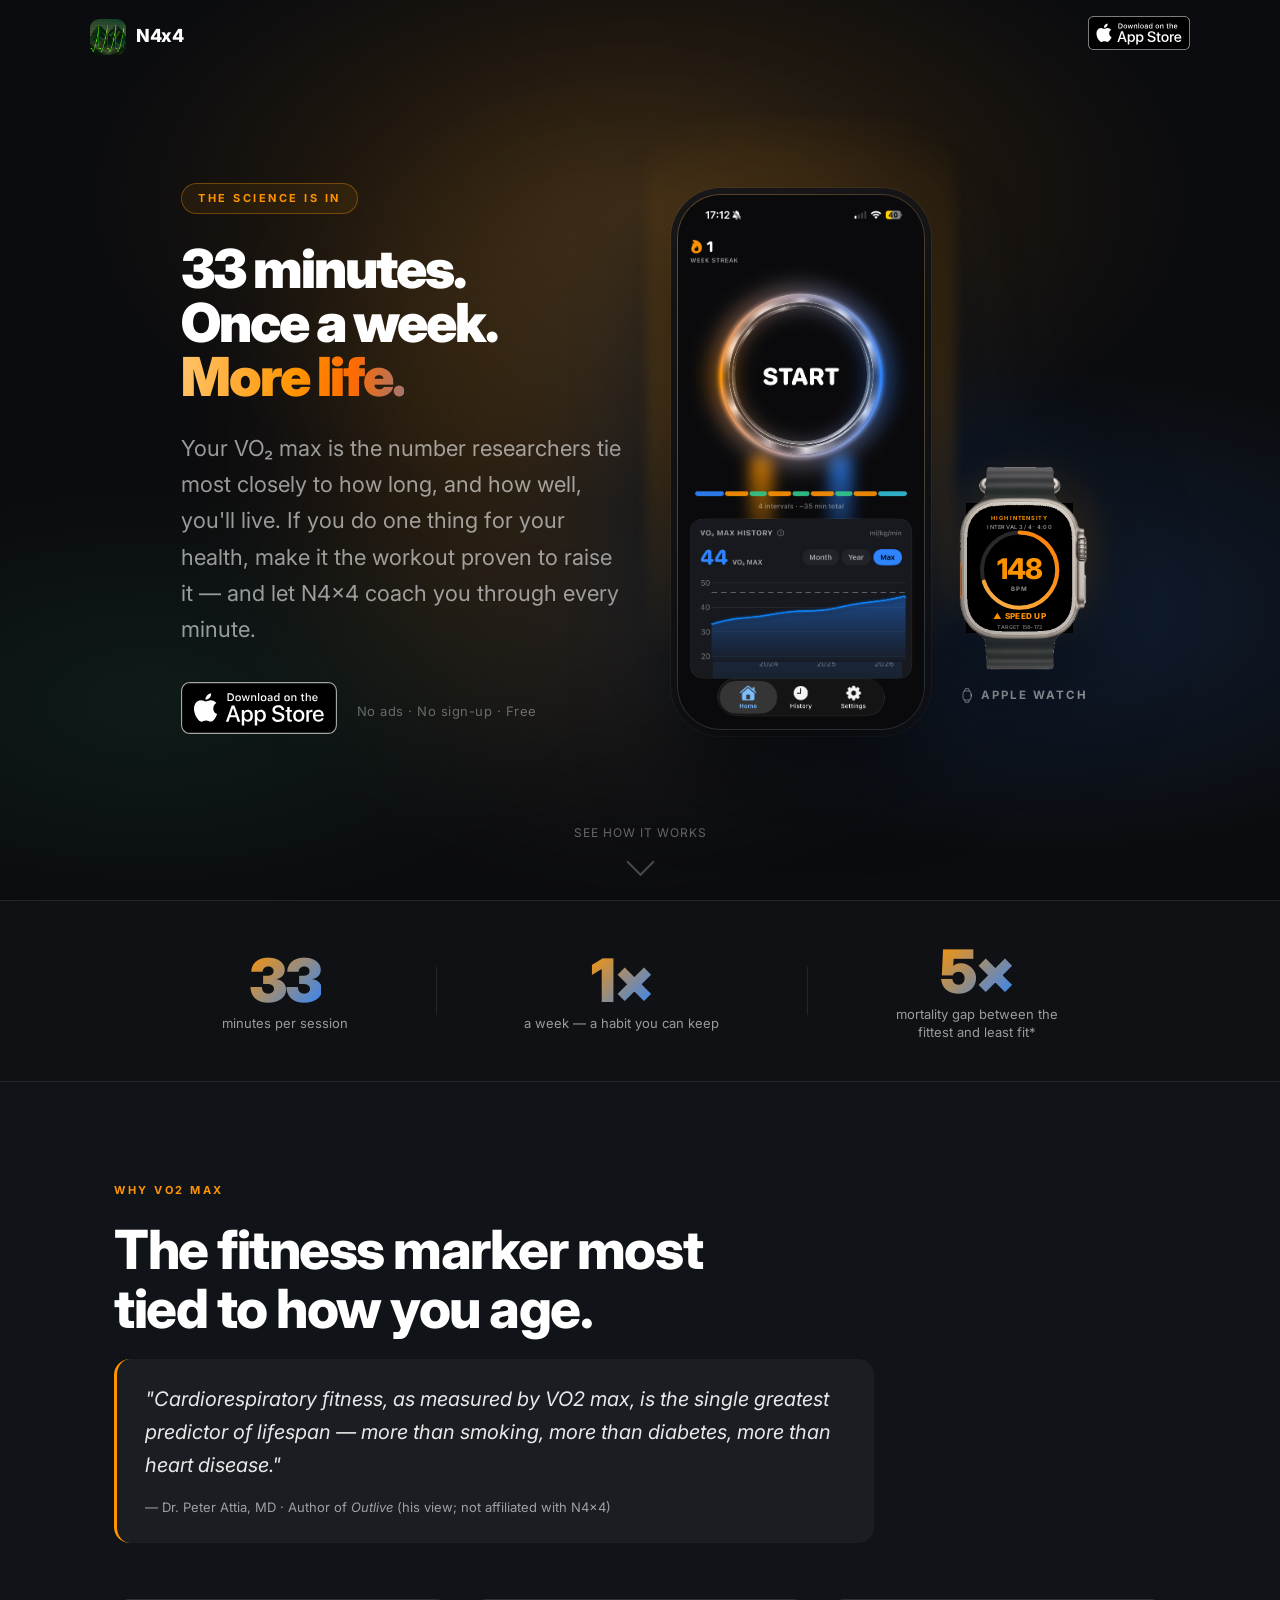
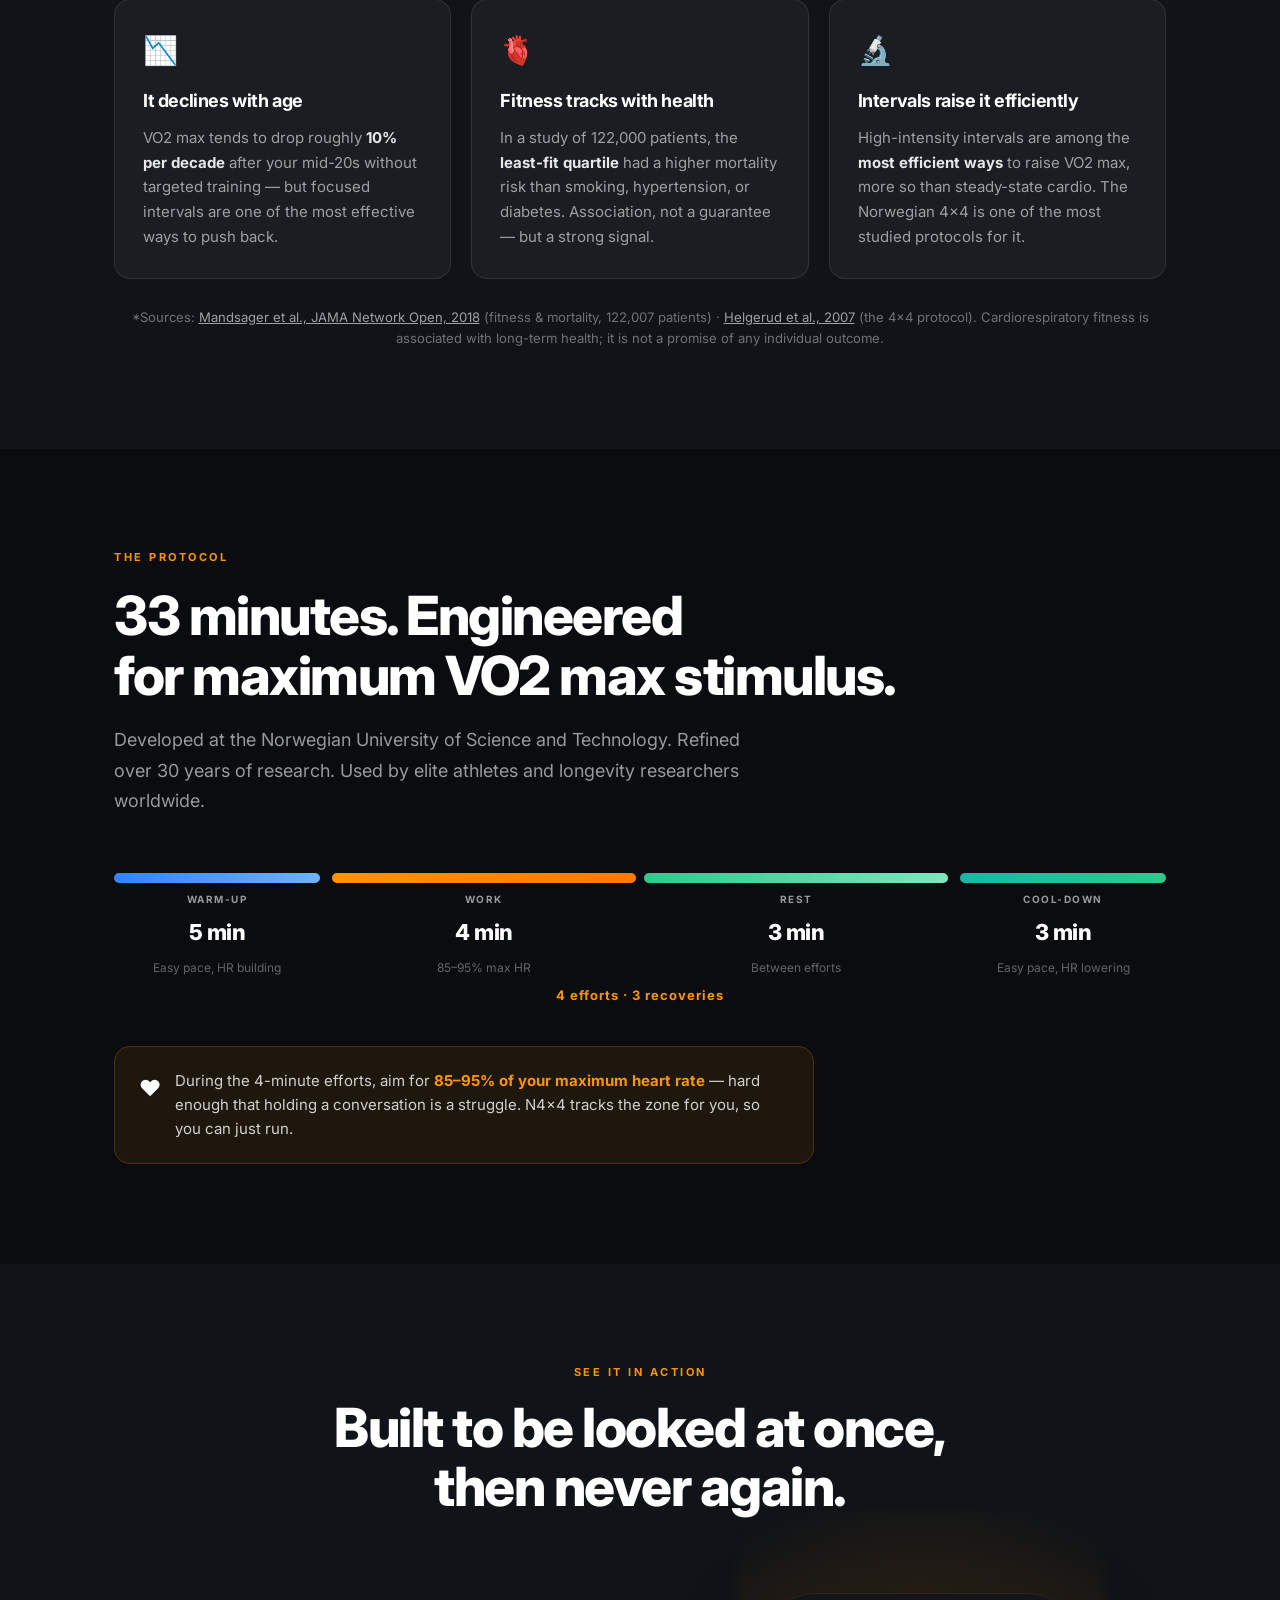
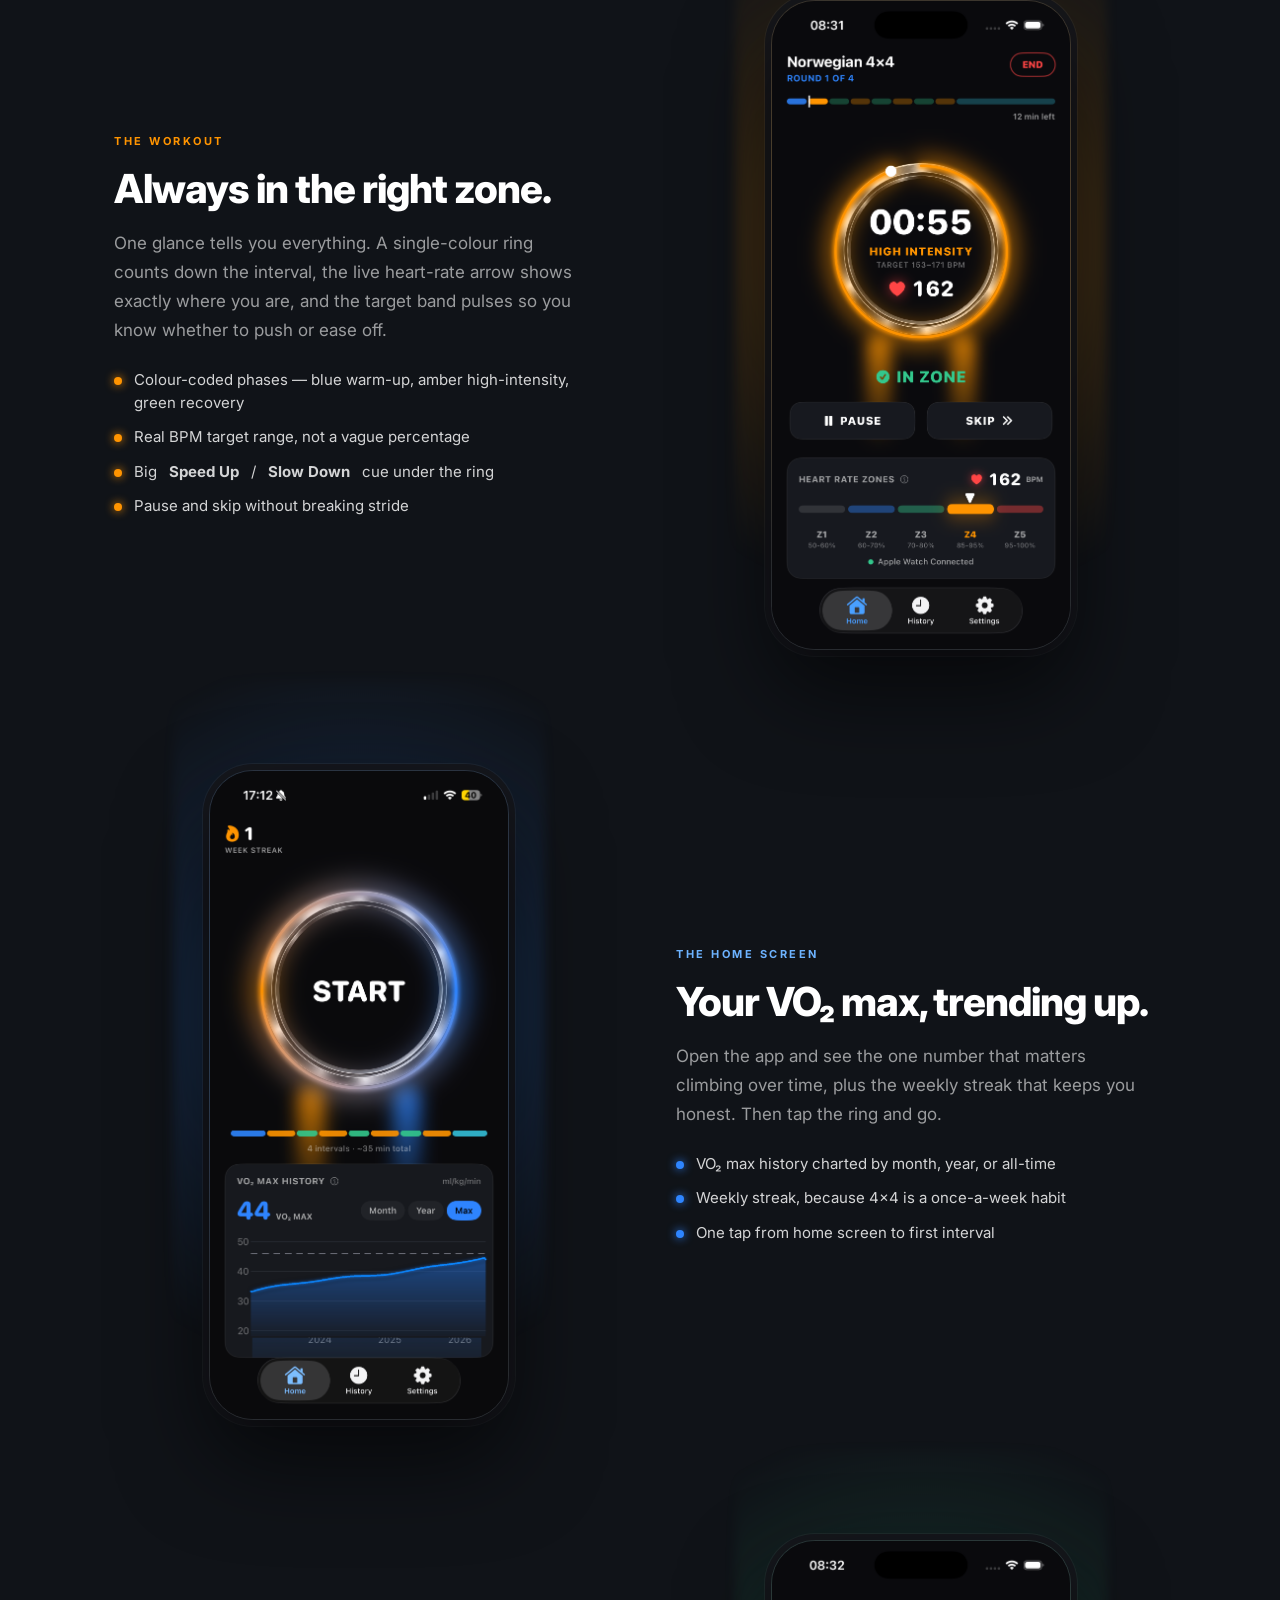
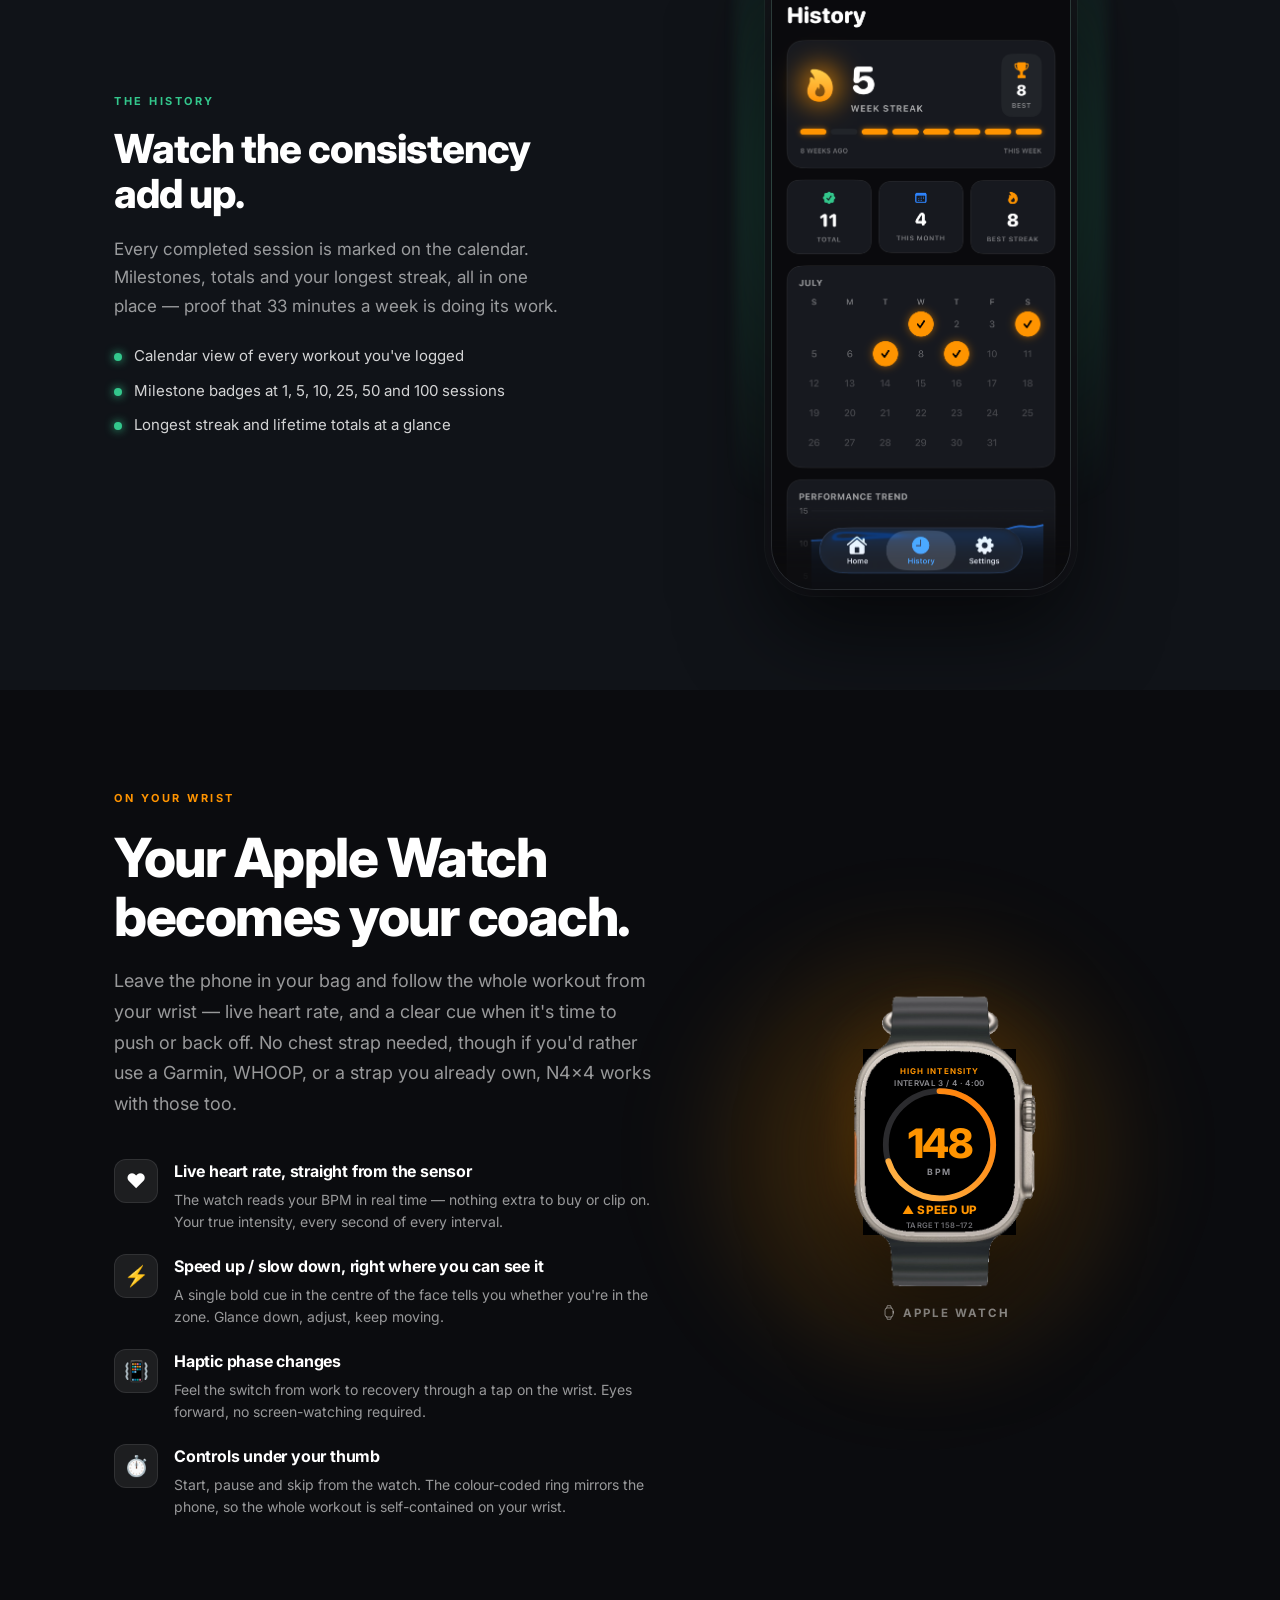
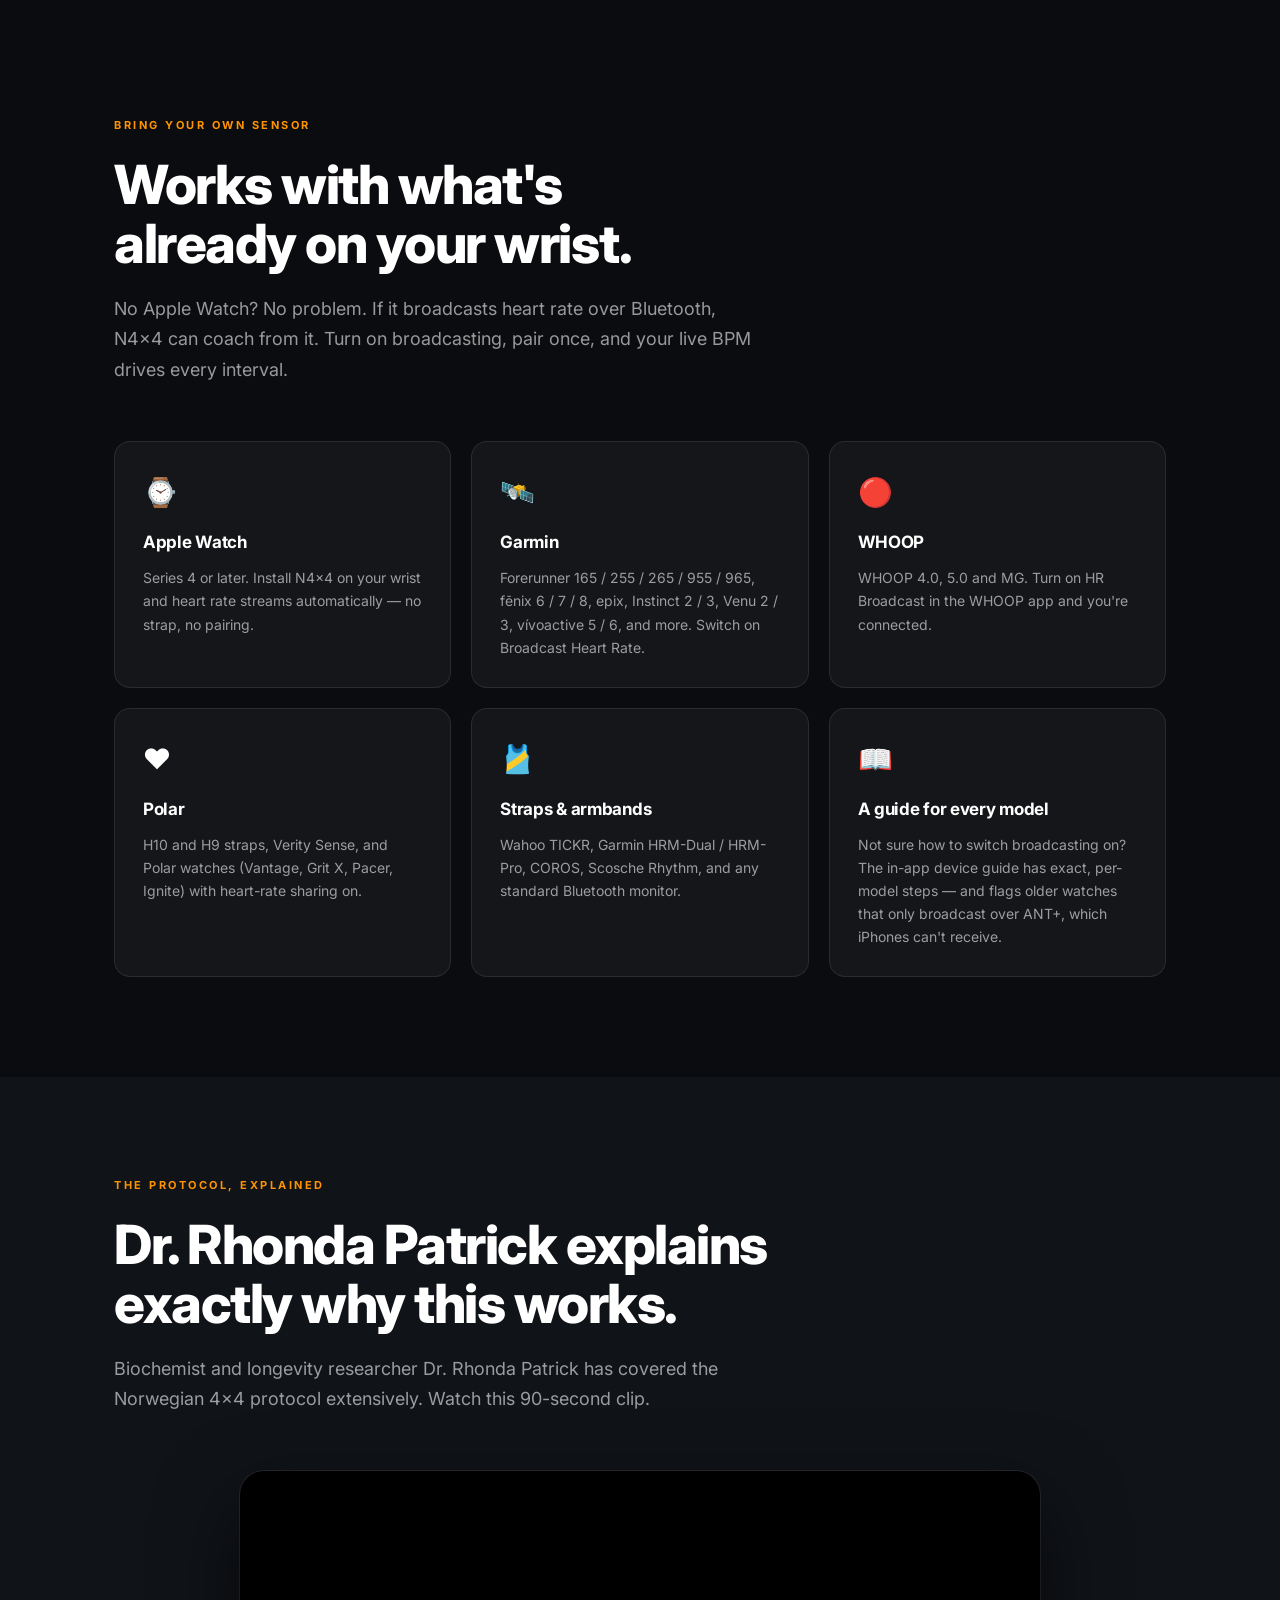
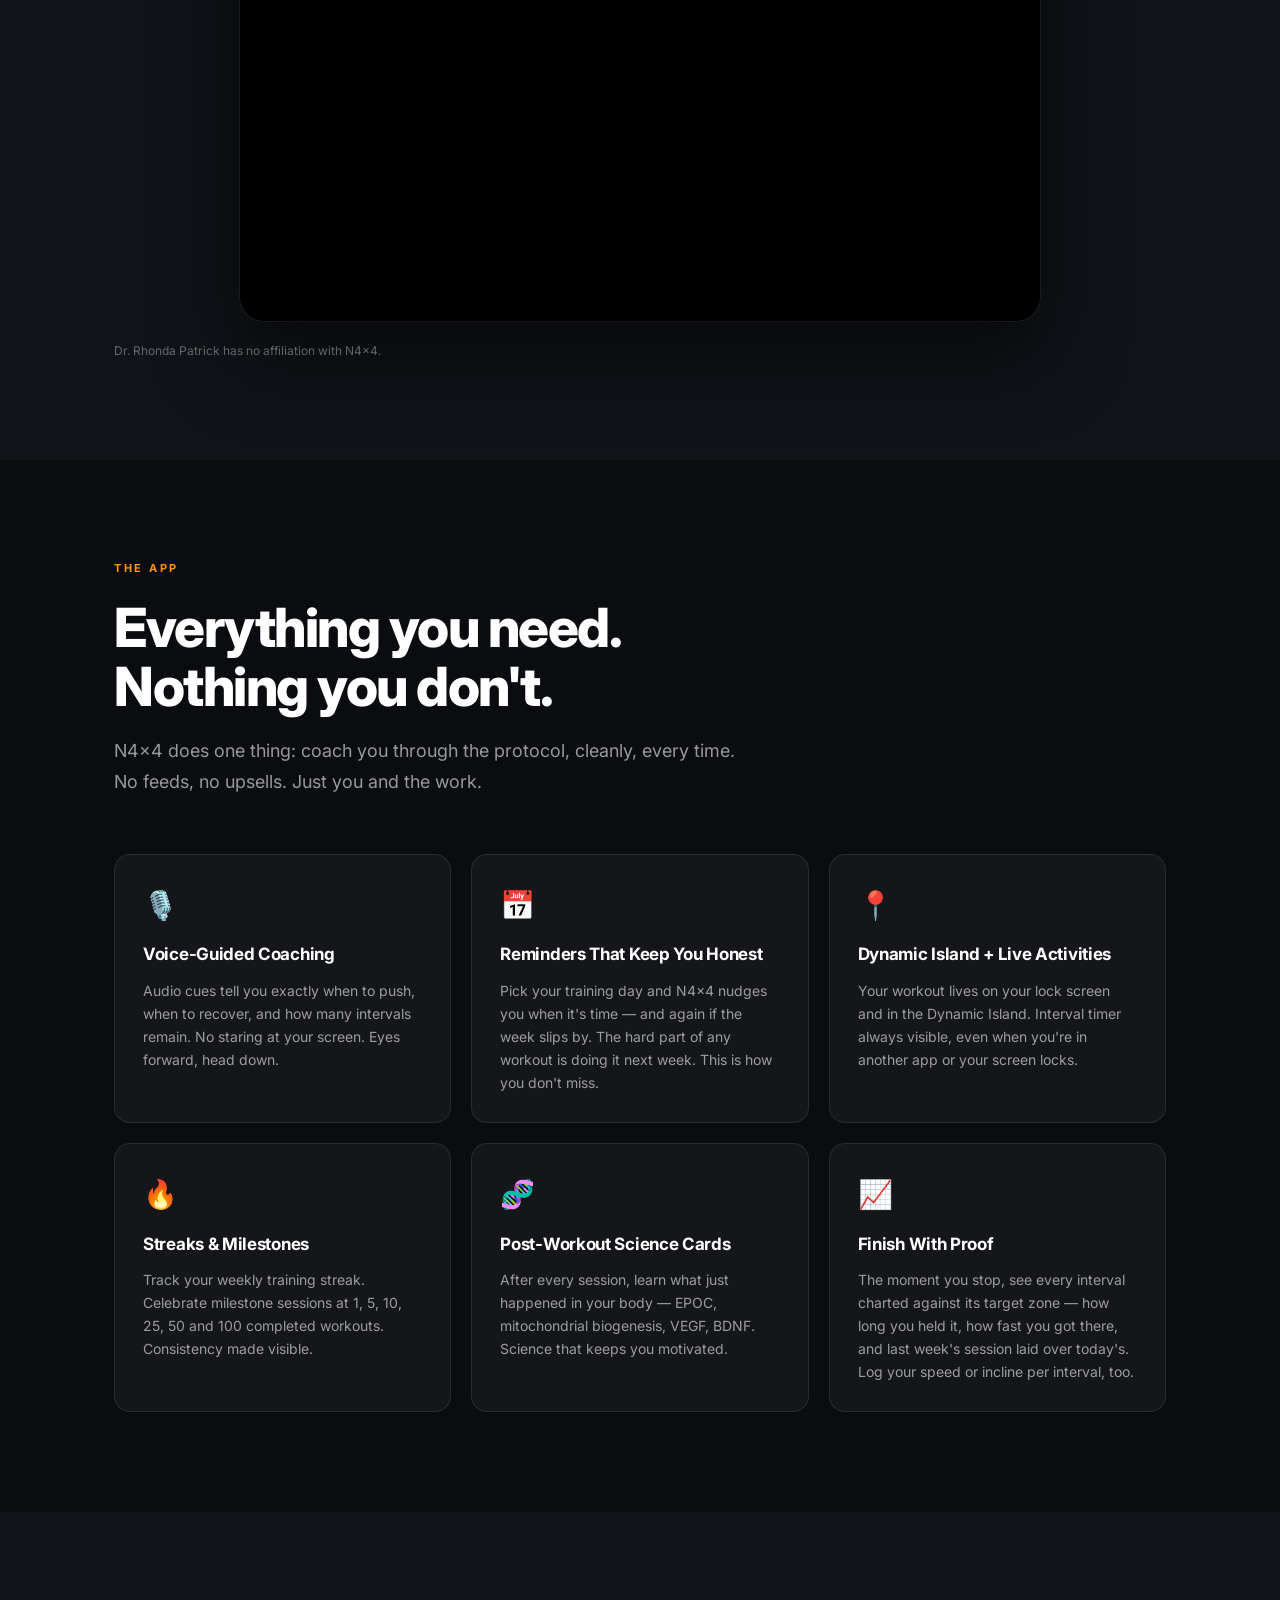
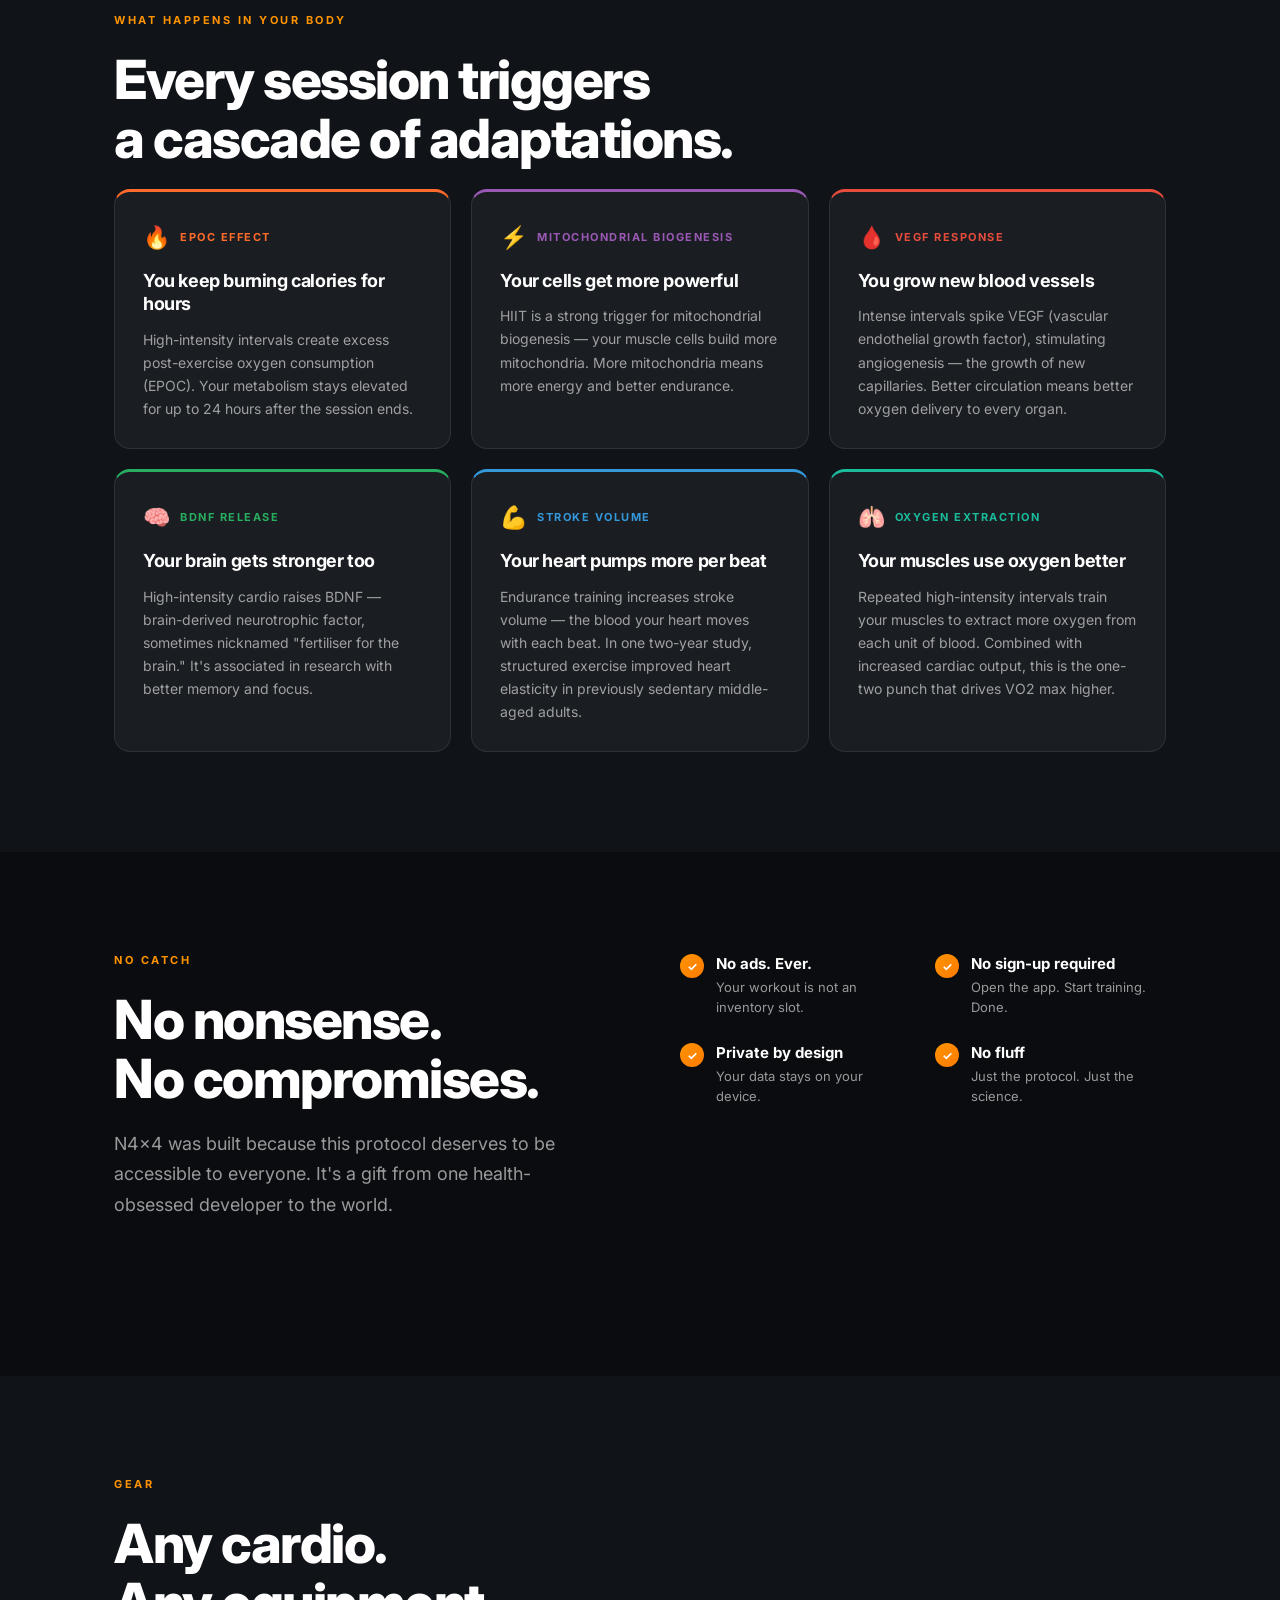
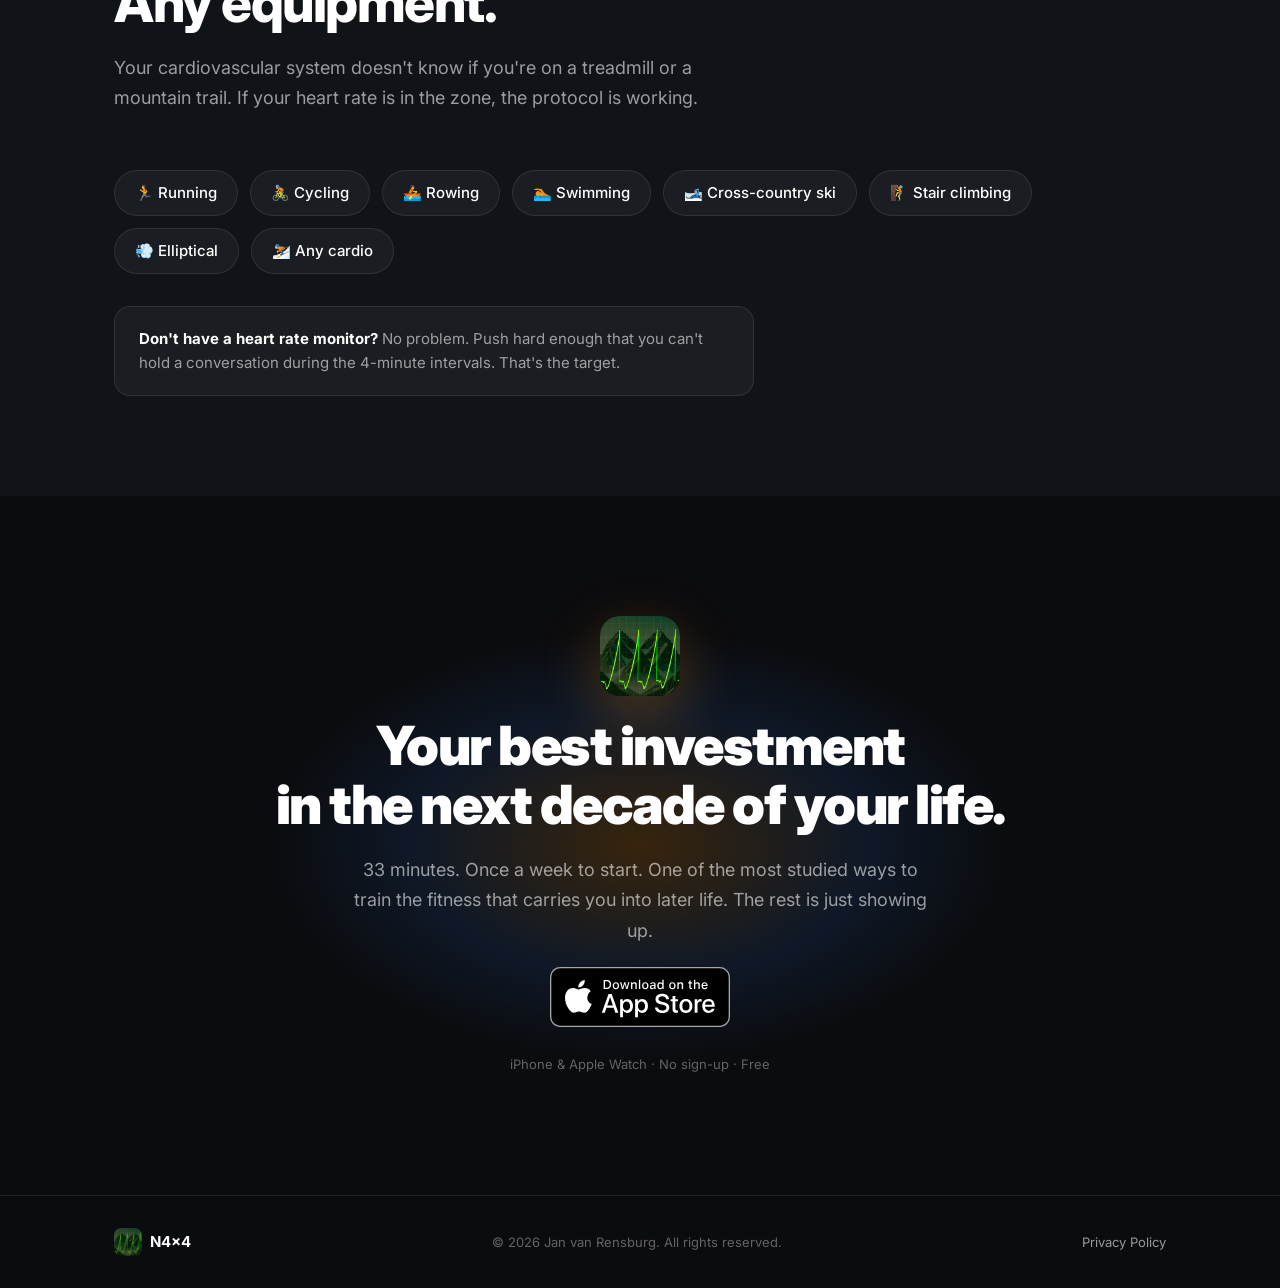
==== commit ac0f74b0: "Marketing tier 1: correctness & compliance (make claims true) Make the 33-minute promise true and de" ====
--- a/website/index.html
+++ b/website/index.html
@@ -73,7 +73,7 @@
                             <circle cx="105" cy="132" r="74" fill="none" stroke="#2b2b2e" stroke-width="8"/>
                             <circle cx="105" cy="132" r="74" fill="none" stroke="url(#uRing)" stroke-width="8" stroke-linecap="round" stroke-dasharray="465" stroke-dashoffset="140"/>
                         </g>
-                        <text x="105" y="150" text-anchor="middle" fill="#FF9400" font-size="56" font-weight="800" letter-spacing="-2">172</text>
+                        <text x="105" y="150" text-anchor="middle" fill="#FF9400" font-size="56" font-weight="800" letter-spacing="-2">148</text>
                         <text x="105" y="173" text-anchor="middle" fill="#8b8b90" font-size="12" font-weight="700" letter-spacing="2">BPM</text>
                         <text x="105" y="228" text-anchor="middle" fill="#FF9400" font-size="16" font-weight="800" letter-spacing="0.5">▲ SPEED UP</text>
                         <text x="105" y="247" text-anchor="middle" fill="#6f6f74" font-size="10.5" font-weight="600" letter-spacing="0.5">TARGET 158–172</text>
@@ -92,7 +92,7 @@
         </div>
     </div>
     <div class="hero-scroll-hint">
-        <span>Scroll to see the science</span>
+        <span>See how it works</span>
         <div class="scroll-arrow"></div>
     </div>
 </section>
@@ -107,12 +107,12 @@
         <div class="stat-divider"></div>
         <div class="stat animate-in delay-1">
             <span class="stat-number">1×</span>
-            <span class="stat-label">per week is all it takes</span>
+            <span class="stat-label">a week — a habit you can keep</span>
         </div>
         <div class="stat-divider"></div>
         <div class="stat animate-in delay-2">
             <span class="stat-number">5×</span>
-            <span class="stat-label">lower all-cause mortality<br>for high VO2 max</span>
+            <span class="stat-label">mortality gap between the<br>fittest and least fit*</span>
         </div>
     </div>
 </section>
@@ -122,31 +122,36 @@
     <div class="container">
         <div class="section-label animate-in">WHY VO2 MAX</div>
         <h2 class="section-headline animate-in delay-1">
-            The number that predicts<br>whether you'll thrive at 80.
+            The fitness marker most<br>tied to how you age.
         </h2>
 
         <blockquote class="quote-block animate-in delay-2">
             <p class="quote-text">"Cardiorespiratory fitness, as measured by VO2 max, is the single greatest predictor of lifespan — more than smoking, more than diabetes, more than heart disease."</p>
-            <cite class="quote-cite">— Dr. Peter Attia, MD · Author of <em>Outlive</em></cite>
+            <cite class="quote-cite">— Dr. Peter Attia, MD · Author of <em>Outlive</em> (his view; not affiliated with N4x4)</cite>
         </blockquote>
 
         <div class="vo2-cards">
             <div class="vo2-card animate-in delay-1">
                 <div class="vo2-card-icon">📉</div>
-                <h3 class="vo2-card-title">It's already declining</h3>
-                <p class="vo2-card-body">VO2 max drops roughly <strong>10% per decade</strong> after age 25 without targeted training. By 65, most sedentary adults have lost nearly half their peak capacity.</p>
+                <h3 class="vo2-card-title">It declines with age</h3>
+                <p class="vo2-card-body">VO2 max tends to drop roughly <strong>10% per decade</strong> after your mid-20s without targeted training — but focused intervals are one of the most effective ways to push back.</p>
             </div>
             <div class="vo2-card animate-in delay-2">
-                <div class="vo2-card-icon">💀</div>
-                <h3 class="vo2-card-title">Low VO2 max kills</h3>
-                <p class="vo2-card-body">A landmark study of 122,000 patients found that being in the <strong>bottom 25% for VO2 max</strong> carried a higher mortality risk than smoking, hypertension, or diabetes.</p>
+                <div class="vo2-card-icon">🫀</div>
+                <h3 class="vo2-card-title">Fitness tracks with health</h3>
+                <p class="vo2-card-body">In a study of 122,000 patients, the <strong>least-fit quartile</strong> had a higher mortality risk than smoking, hypertension, or diabetes. Association, not a guarantee — but a strong signal.</p>
             </div>
             <div class="vo2-card animate-in delay-3">
                 <div class="vo2-card-icon">🔬</div>
-                <h3 class="vo2-card-title">HIIT reverses it fast</h3>
-                <p class="vo2-card-body">High-intensity interval training is the <strong>most efficient way</strong> to raise VO2 max — far more than steady-state cardio. The Norwegian 4x4 is the gold standard.</p>
-            </div>
-        </div>
+                <h3 class="vo2-card-title">Intervals raise it efficiently</h3>
+                <p class="vo2-card-body">High-intensity intervals are among the <strong>most efficient ways</strong> to raise VO2 max, more so than steady-state cardio. The Norwegian 4x4 is one of the most studied protocols for it.</p>
+            </div>
+        </div>
+
+        <p class="vo2-sources animate-in delay-3" style="margin-top:28px;font-size:0.82rem;color:rgba(255,255,255,0.4);line-height:1.6;text-align:center;">
+            *Sources: <a href="https://jamanetwork.com/journals/jamanetworkopen/fullarticle/2707428" target="_blank" rel="noopener" style="color:rgba(255,255,255,0.6);">Mandsager et al., JAMA Network Open, 2018</a> (fitness &amp; mortality, 122,007 patients) ·
+            <a href="https://pubmed.ncbi.nlm.nih.gov/17414804/" target="_blank" rel="noopener" style="color:rgba(255,255,255,0.6);">Helgerud et al., 2007</a> (the 4×4 protocol). Cardiorespiratory fitness is associated with long-term health; it is not a promise of any individual outcome.
+        </p>
     </div>
 </section>
 
@@ -180,22 +185,22 @@
                         <div class="phase-bar rest-bar"></div>
                         <div class="phase-label">REST</div>
                         <div class="phase-duration">3 min</div>
-                        <div class="phase-desc">Active recovery</div>
-                    </div>
-                </div>
-                <div class="rounds-repeat animate-in delay-2">× 4 rounds</div>
+                        <div class="phase-desc">Between efforts</div>
+                    </div>
+                </div>
+                <div class="rounds-repeat animate-in delay-2">4 efforts · 3 recoveries</div>
             </div>
             <div class="protocol-phase cooldown">
                 <div class="phase-bar"></div>
                 <div class="phase-label">Cool-down</div>
-                <div class="phase-duration">5 min</div>
+                <div class="phase-duration">3 min</div>
                 <div class="phase-desc">Easy pace, HR lowering</div>
             </div>
         </div>
 
         <div class="protocol-hr-note animate-in delay-3">
             <span class="hr-icon">❤️</span>
-            <p>During the 4-minute work intervals, push to <strong>85–95% of your maximum heart rate</strong>. You should not be able to hold a conversation. If you can, push harder.</p>
+            <p>During the 4-minute efforts, aim for <strong>85–95% of your maximum heart rate</strong> — hard enough that holding a conversation is a struggle. N4x4 tracks the zone for you, so you can just run.</p>
         </div>
     </div>
 </section>
@@ -276,7 +281,7 @@
             <div class="watch-copy">
                 <div class="section-label animate-in">ON YOUR WRIST</div>
                 <h2 class="section-headline animate-in delay-1">Your Apple Watch<br>becomes your coach.</h2>
-                <p class="section-sub animate-in delay-2" style="margin-bottom:0;">Leave the phone in your bag. The full protocol runs on your wrist, reading your heart rate live and telling you exactly when to push and when to back off. No chest strap needed — though if you'd rather use a Garmin, WHOOP, or a strap you already own, N4x4 works with those too.</p>
+                <p class="section-sub animate-in delay-2" style="margin-bottom:0;">Leave the phone in your bag and follow the whole workout from your wrist — live heart rate, and a clear cue when it's time to push or back off. No chest strap needed, though if you'd rather use a Garmin, WHOOP, or a strap you already own, N4x4 works with those too.</p>
                 <div class="watch-features">
                     <div class="watch-feature animate-in delay-1">
                         <div class="watch-feature-icon">❤️</div>
@@ -319,7 +324,7 @@
                                     <circle cx="105" cy="132" r="74" fill="none" stroke="#2b2b2e" stroke-width="8"/>
                                     <circle cx="105" cy="132" r="74" fill="none" stroke="url(#uRing)" stroke-width="8" stroke-linecap="round" stroke-dasharray="465" stroke-dashoffset="140"/>
                                 </g>
-                                <text x="105" y="150" text-anchor="middle" fill="#FF9400" font-size="56" font-weight="800" letter-spacing="-2">172</text>
+                                <text x="105" y="150" text-anchor="middle" fill="#FF9400" font-size="56" font-weight="800" letter-spacing="-2">148</text>
                                 <text x="105" y="173" text-anchor="middle" fill="#8b8b90" font-size="12" font-weight="700" letter-spacing="2">BPM</text>
                                 <text x="105" y="228" text-anchor="middle" fill="#FF9400" font-size="16" font-weight="800" letter-spacing="0.5">▲ SPEED UP</text>
                                 <text x="105" y="247" text-anchor="middle" fill="#6f6f74" font-size="10.5" font-weight="600" letter-spacing="0.5">TARGET 158–172</text>
@@ -390,7 +395,7 @@
 <!-- ───────────────── VIDEO ───────────────── -->
 <section class="section video-section">
     <div class="container">
-        <div class="section-label animate-in">EXPERT ENDORSEMENT</div>
+        <div class="section-label animate-in">THE PROTOCOL, EXPLAINED</div>
         <h2 class="section-headline animate-in delay-1">
             Dr. Rhonda Patrick explains<br>exactly why this works.
         </h2>
@@ -420,7 +425,7 @@
             Everything you need.<br>Nothing you don't.
         </h2>
         <p class="section-sub animate-in delay-2">
-            N4x4 does one thing: guides you through the protocol flawlessly, every time. No gamification BS. Just you and the work.
+            N4x4 does one thing: coach you through the protocol, cleanly, every time. No feeds, no upsells. Just you and the work.
         </p>
 
         <div class="features-grid">
@@ -481,7 +486,7 @@
                     <span class="science-tag">Mitochondrial Biogenesis</span>
                 </div>
                 <h3 class="science-title">Your cells get more powerful</h3>
-                <p class="science-body">HIIT triggers mitochondrial biogenesis — your muscle cells grow more mitochondria. More mitochondria means more energy, better endurance, and slower aging at the cellular level.</p>
+                <p class="science-body">HIIT is a strong trigger for mitochondrial biogenesis — your muscle cells build more mitochondria. More mitochondria means more energy and better endurance.</p>
             </div>
             <div class="science-card animate-in delay-3" style="--card-color: #E74C3C;">
                 <div class="science-card-header">
@@ -497,7 +502,7 @@
                     <span class="science-tag">BDNF Release</span>
                 </div>
                 <h3 class="science-title">Your brain gets stronger too</h3>
-                <p class="science-body">High-intensity cardio releases BDNF — brain-derived neurotrophic factor. It's been called "Miracle-Gro for the brain." Associated with better memory, sharper thinking, and protection against cognitive decline.</p>
+                <p class="science-body">High-intensity cardio raises BDNF — brain-derived neurotrophic factor, sometimes nicknamed "fertiliser for the brain." It's associated in research with better memory and focus.</p>
             </div>
             <div class="science-card animate-in delay-2" style="--card-color: #3498DB;">
                 <div class="science-card-header">
@@ -505,7 +510,7 @@
                     <span class="science-tag">Stroke Volume</span>
                 </div>
                 <h3 class="science-title">Your heart pumps more per beat</h3>
-                <p class="science-body">The 4×4 protocol increases stroke volume — the amount of blood your heart ejects with each contraction. One study found it effectively "took 20 years off participants' hearts," reversing age-related cardiac decline.</p>
+                <p class="science-body">Endurance training increases stroke volume — the blood your heart moves with each beat. In one two-year study, structured exercise improved heart elasticity in previously sedentary middle-aged adults.</p>
             </div>
             <div class="science-card animate-in delay-3" style="--card-color: #1ABC9C;">
                 <div class="science-card-header">
@@ -566,7 +571,7 @@
 <section class="section equipment-section">
     <div class="container">
         <div class="section-label animate-in">GEAR</div>
-        <h2 class="section-headline animate-in delay-1">Any cardio. Any equipment.<br>No excuses.</h2>
+        <h2 class="section-headline animate-in delay-1">Any cardio.<br>Any equipment.</h2>
         <p class="section-sub animate-in delay-2">
             Your cardiovascular system doesn't know if you're on a treadmill or a mountain trail. If your heart rate is in the zone, the protocol is working.
         </p>
@@ -593,7 +598,7 @@
         <div class="cta-inner animate-in">
             <img src="images/n4x4.png" alt="N4x4" class="cta-icon">
             <h2 class="cta-headline">Your best investment<br>in the next decade of your life.</h2>
-            <p class="cta-sub">33 minutes. Once a week. The research is clear. The protocol is proven. The only question is whether you'll start.</p>
+            <p class="cta-sub">33 minutes. Once a week to start. One of the most studied ways to train the fitness that carries you into later life. The rest is just showing up.</p>
             <a href="https://apps.apple.com/app/id6686407796" target="_blank" class="store-badge-link">
                 <img src="images/download-on-the-app-store.svg" alt="Download on the App Store" class="store-badge store-badge-large">
             </a>
@@ -611,7 +616,7 @@
                 <span>N4x4</span>
             </div>
             <p class="footer-copy">&copy; 2026 Jan van Rensburg. All rights reserved.</p>
-            <a href="../website/privacy.txt" class="footer-link">Privacy Policy</a>
+            <a href="privacy.html" class="footer-link">Privacy Policy</a>
         </div>
     </div>
 </footer>
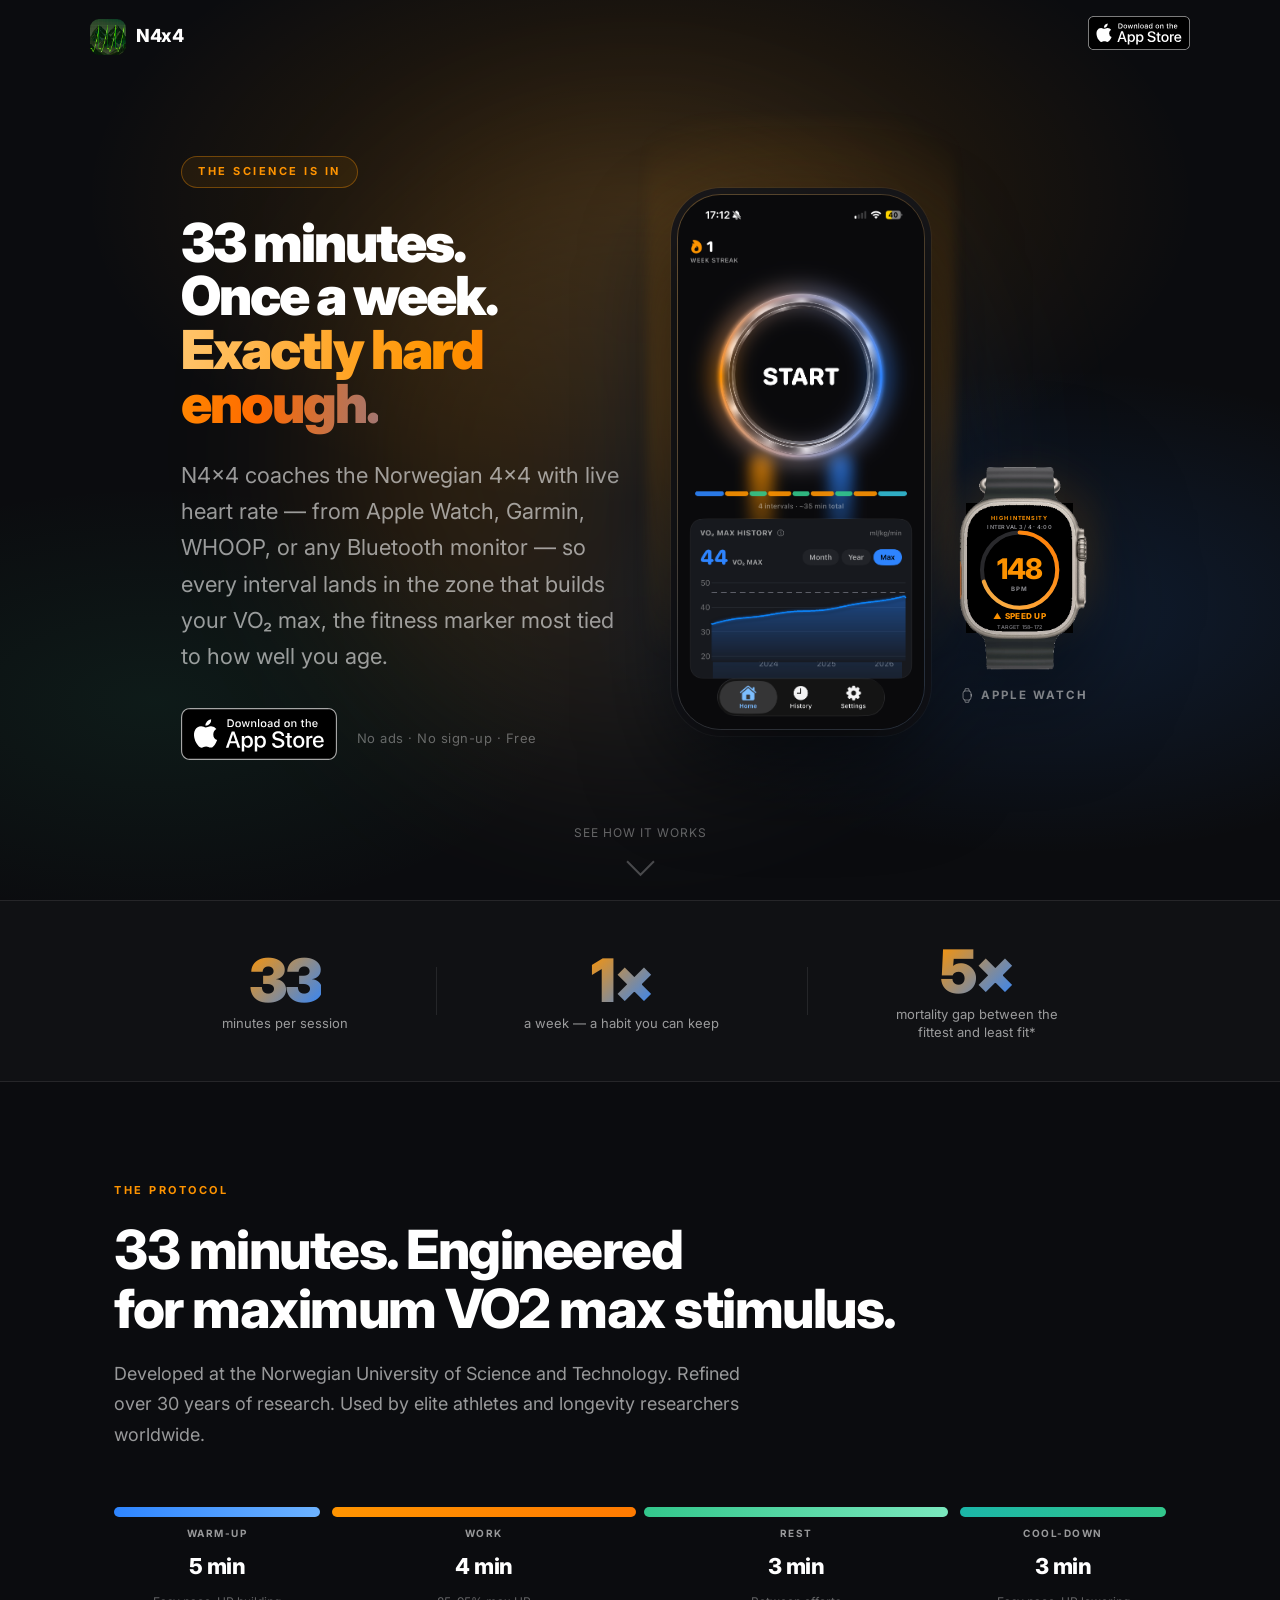
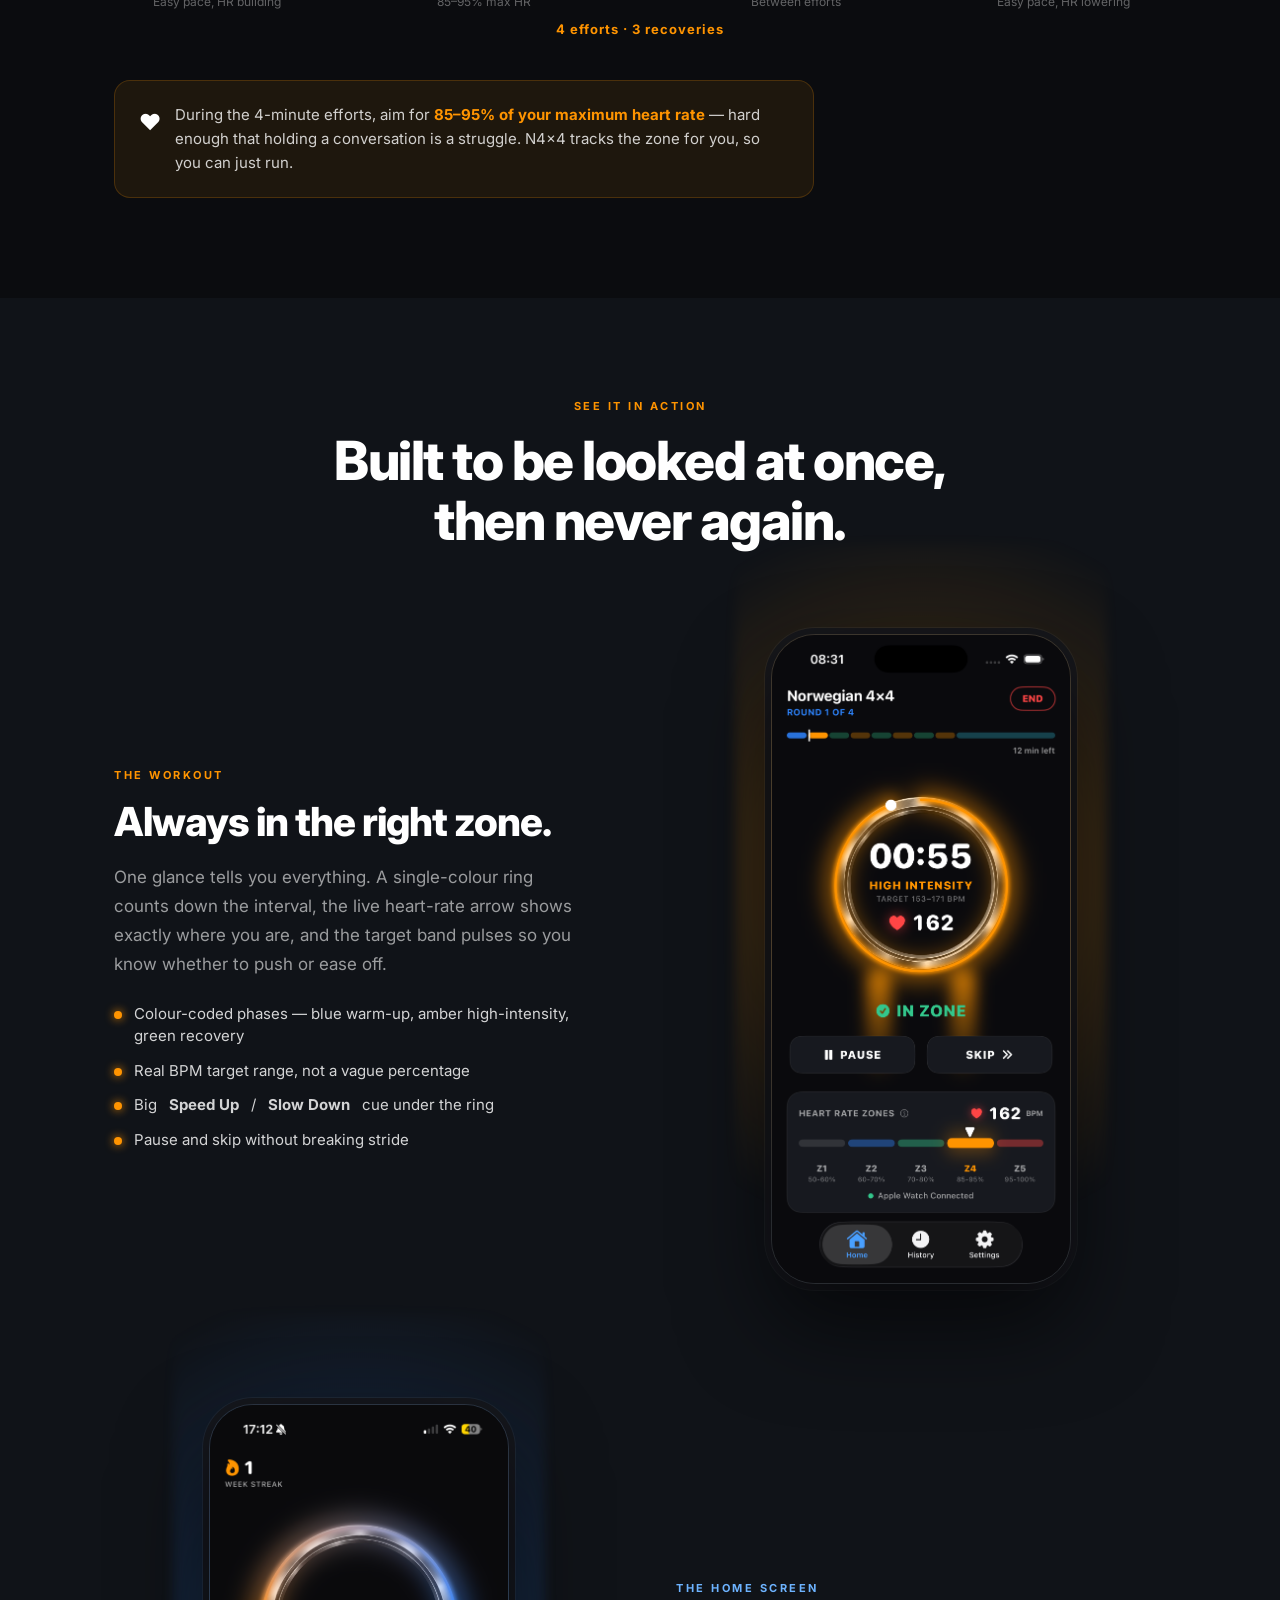
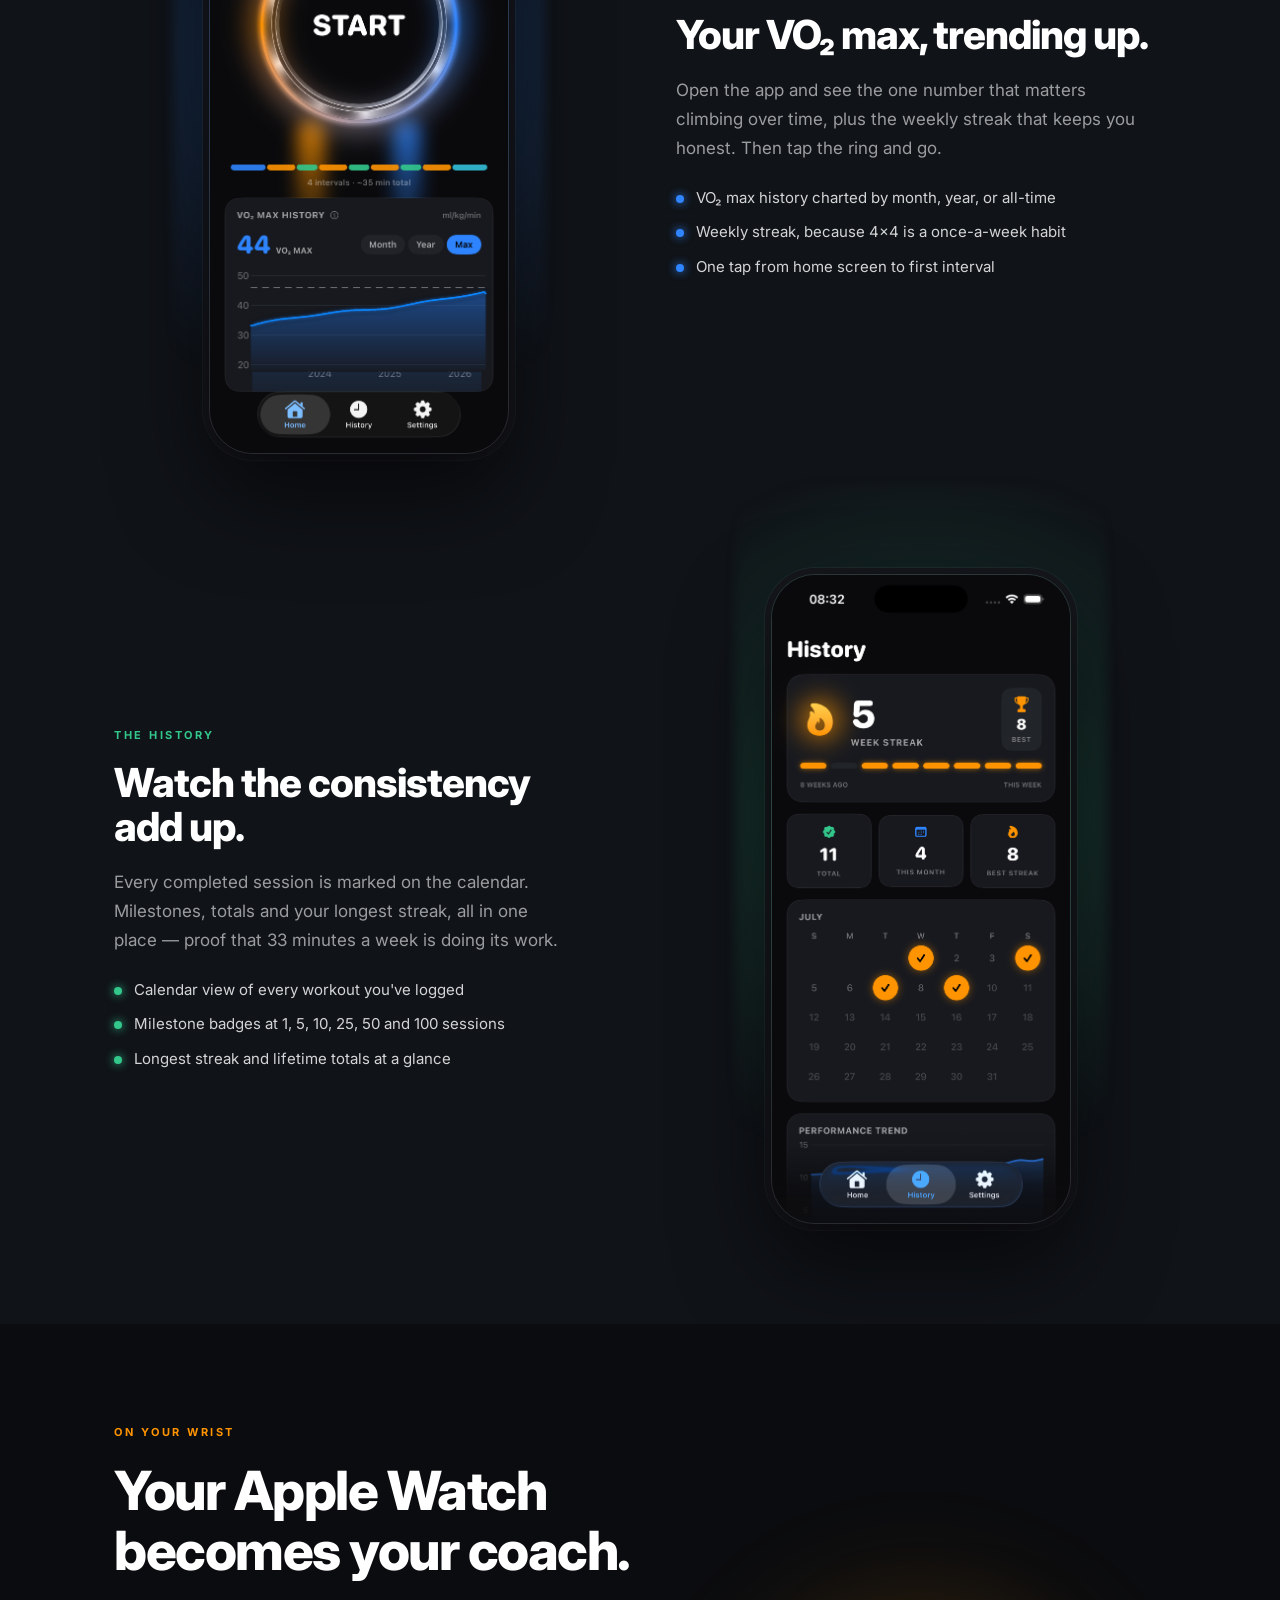
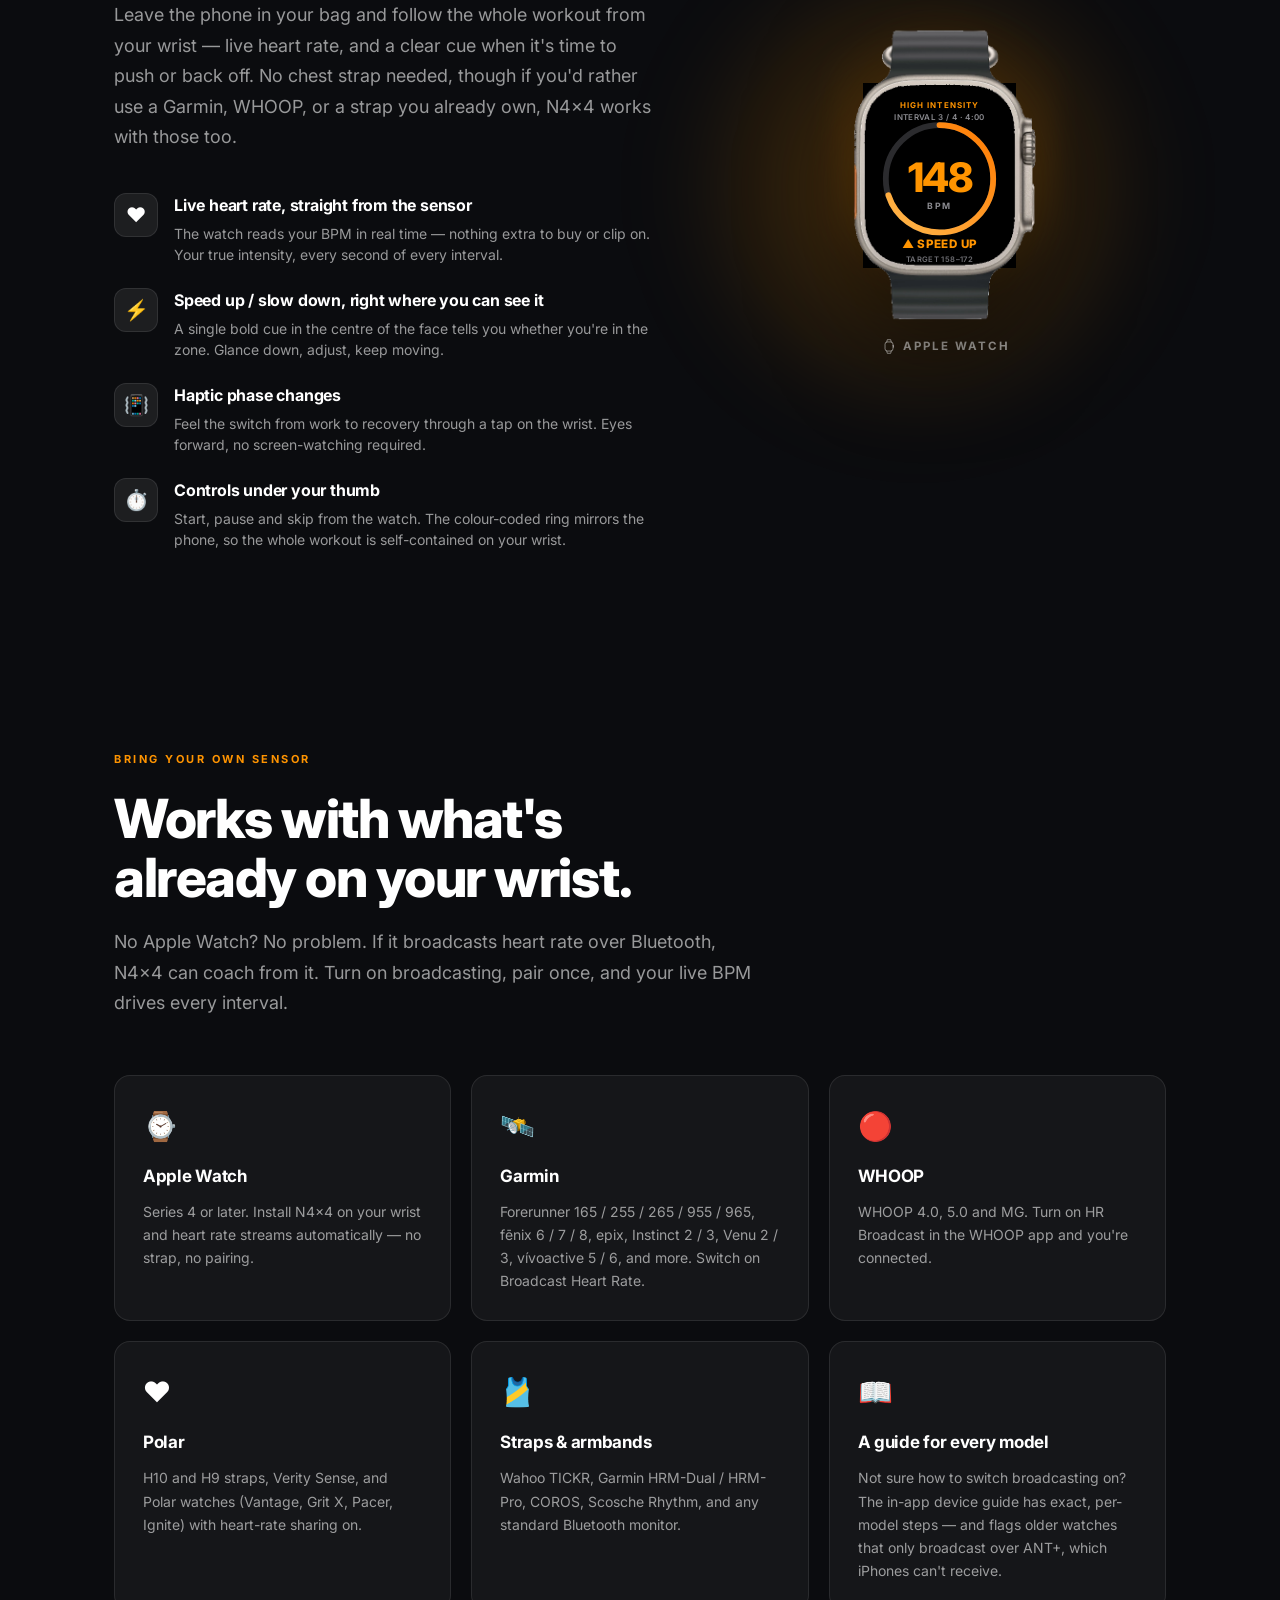
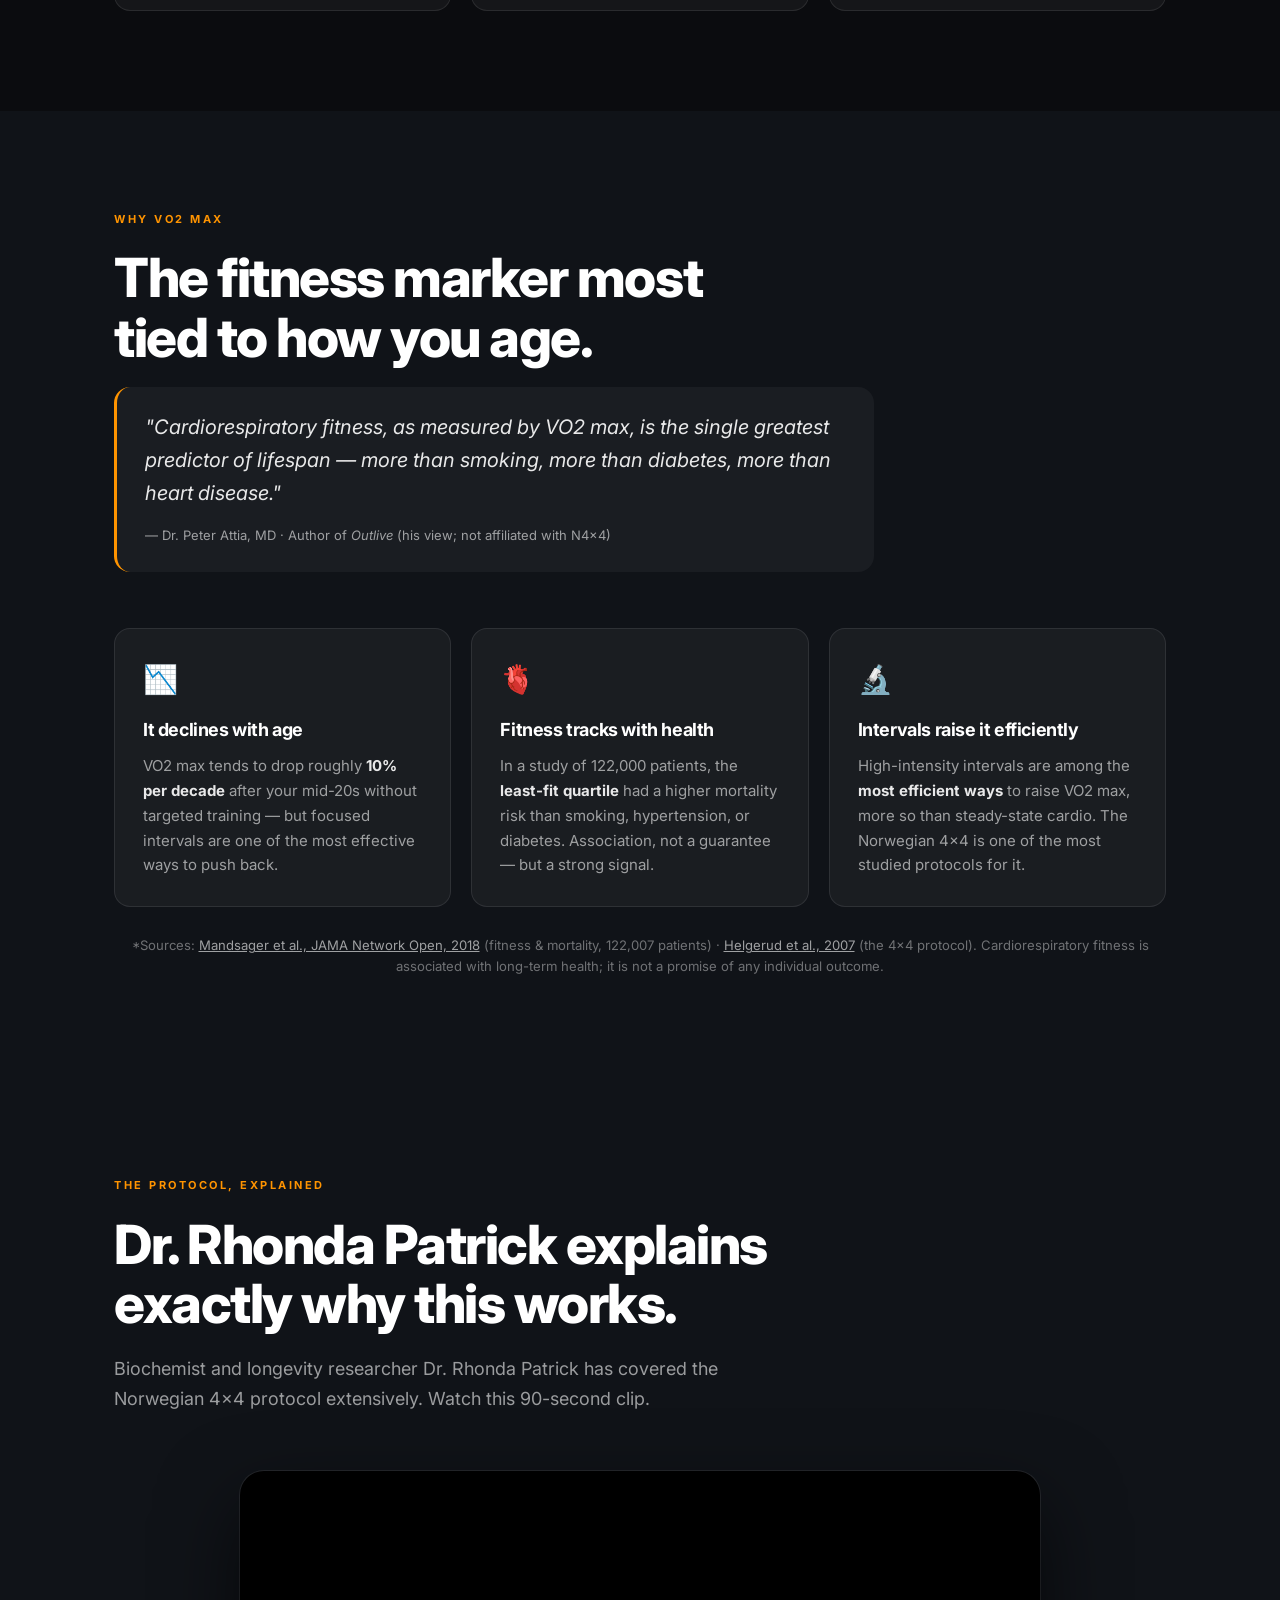
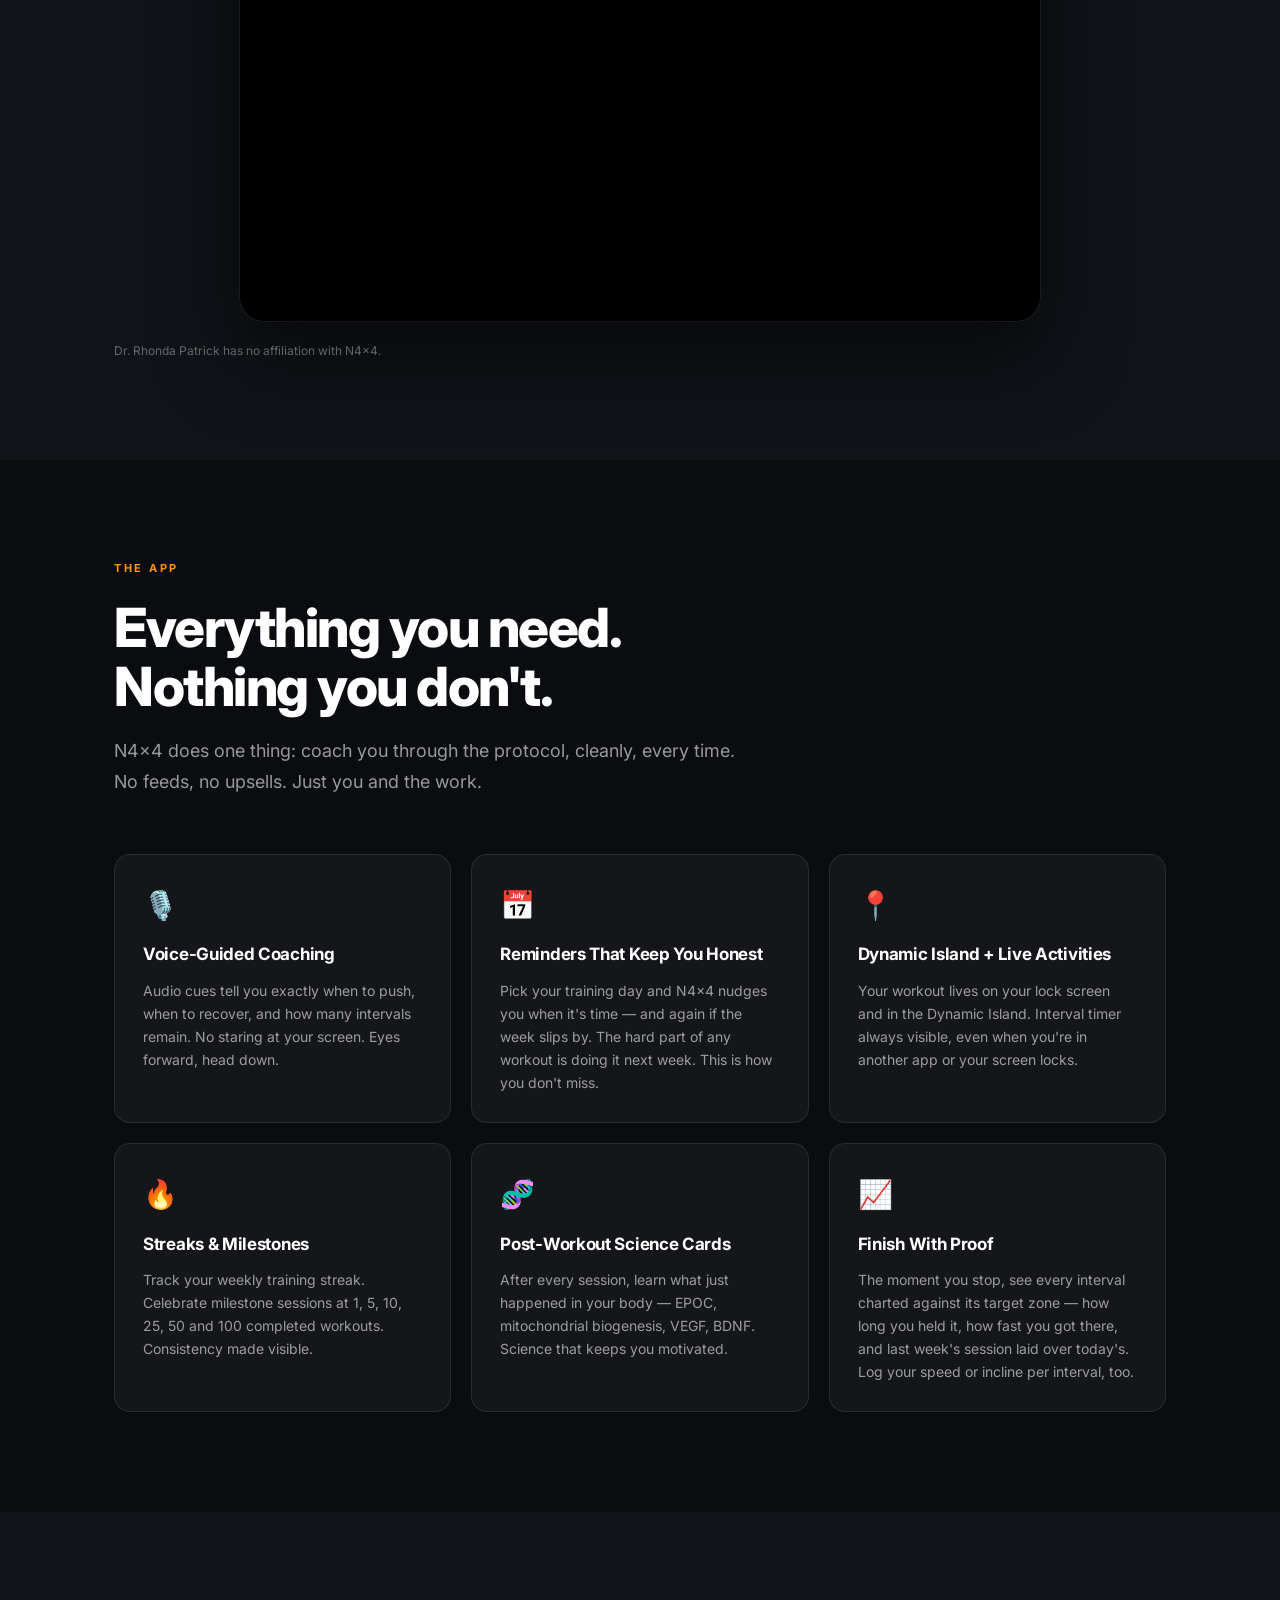
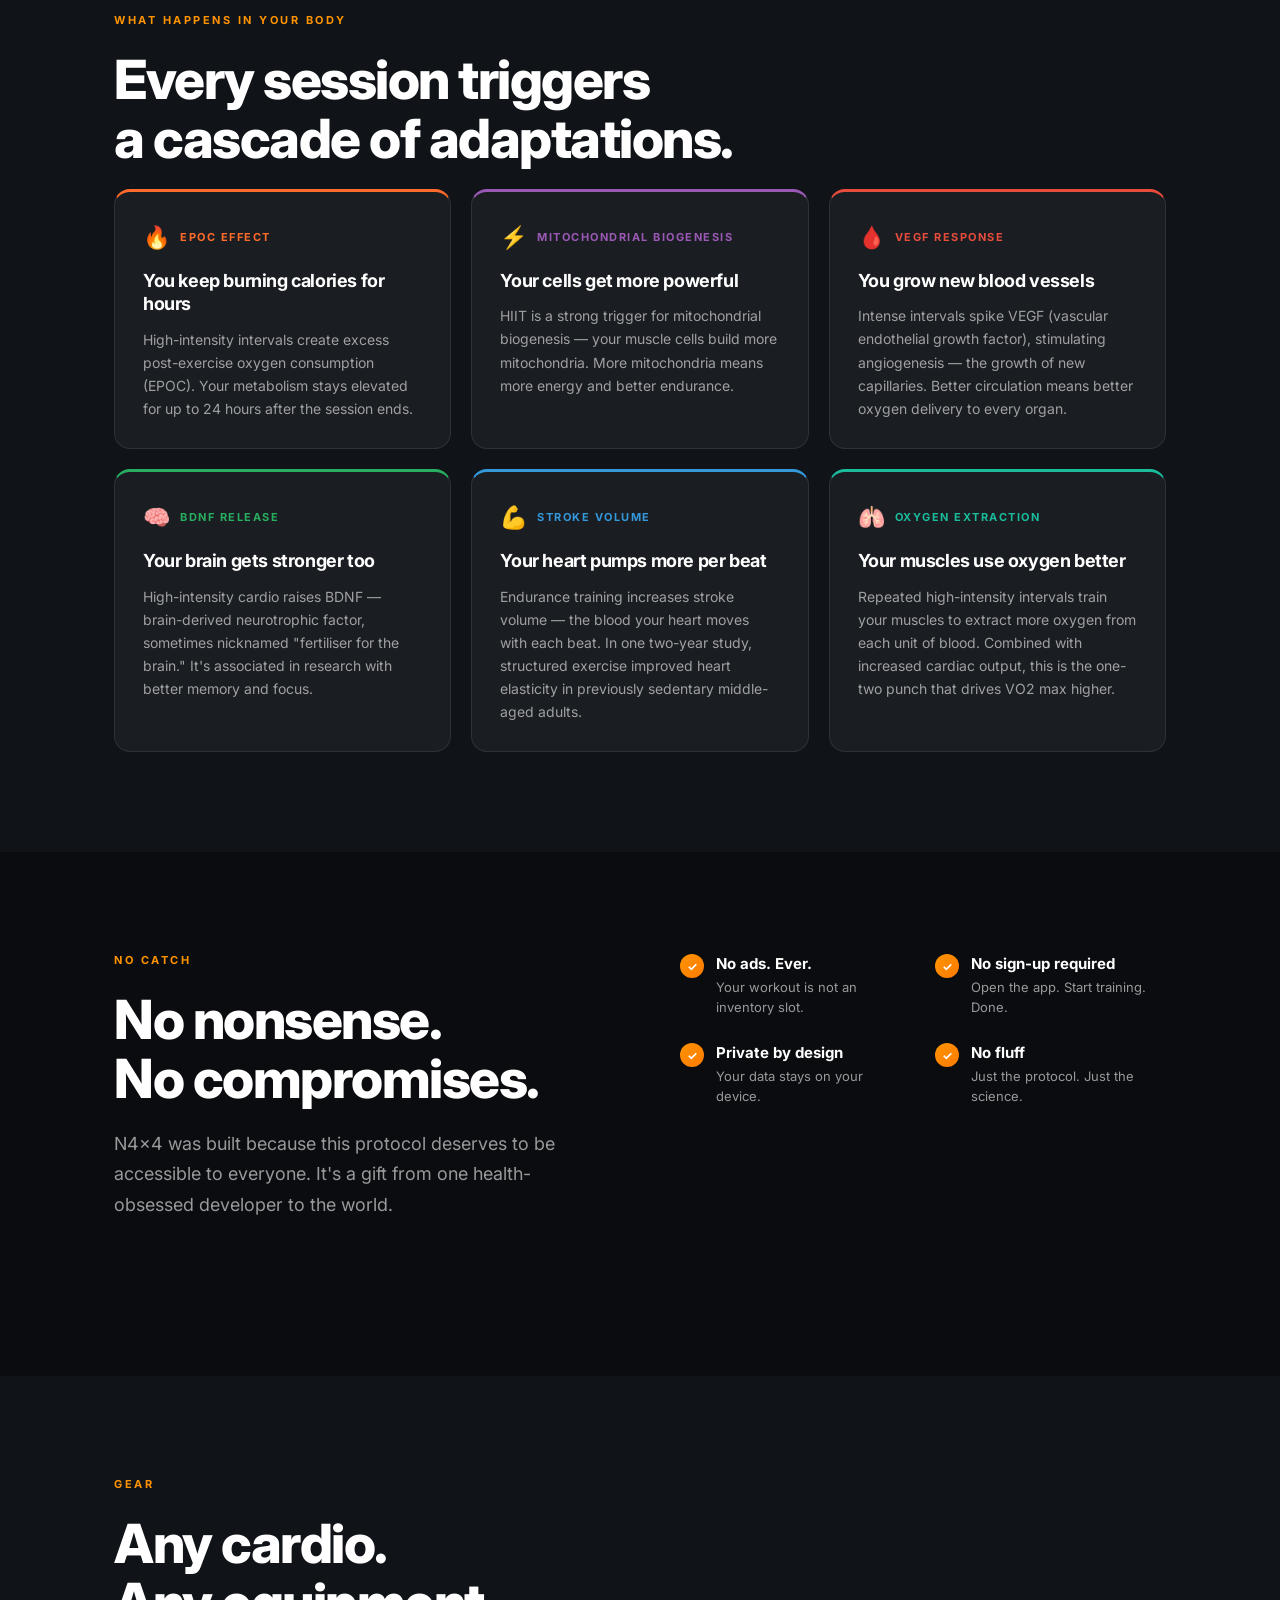
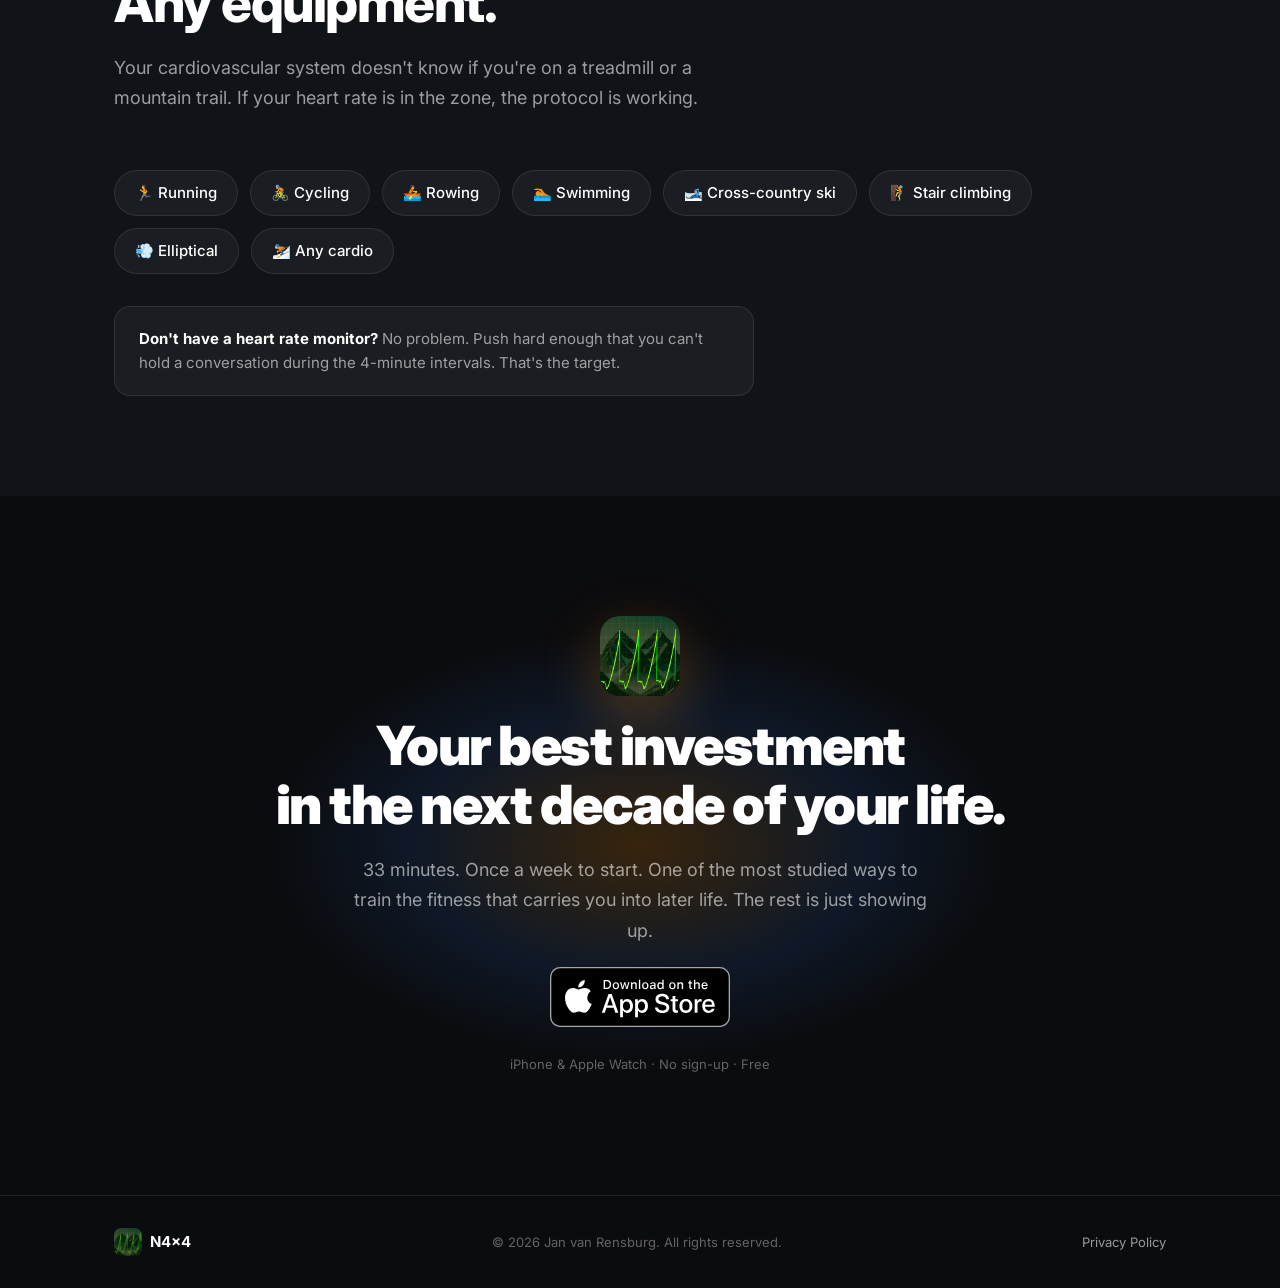
==== commit 4ccacf8c: "Marketing tier 2: product-led restructure Lead with what the app does, keep the longevity story as t" ====
--- a/website/index.html
+++ b/website/index.html
@@ -47,10 +47,10 @@
         <h1 class="hero-headline animate-in delay-1">
             33 minutes.<br>
             Once a week.<br>
-            <span class="gradient-text">More life.</span>
+            <span class="gradient-text">Exactly hard enough.</span>
         </h1>
         <p class="hero-sub animate-in delay-2">
-            Your VO₂ max is the number researchers tie most closely to how long, and how well, you'll live. If you do one thing for your health, make it the workout proven to raise it — and let N4x4 coach you through every minute.
+            N4x4 coaches the Norwegian 4x4 with live heart rate — from Apple Watch, Garmin, WHOOP, or any Bluetooth monitor — so every interval lands in the zone that builds your VO₂ max, the fitness marker most tied to how well you age.
         </p>
         <div class="hero-actions animate-in delay-3">
             <a href="https://apps.apple.com/app/id6686407796" target="_blank" class="store-badge-link">
@@ -66,7 +66,7 @@
         <div class="watch-mock">
             <div class="watch-device">
                 <div class="watch-face">
-                    <svg viewBox="0 0 210 256" preserveAspectRatio="xMidYMid meet" xmlns="http://www.w3.org/2000/svg" role="img" aria-label="Apple Watch Ultra running N4x4 — live heart rate 172 BPM with a Speed Up cue">
+                    <svg viewBox="0 0 210 256" preserveAspectRatio="xMidYMid meet" xmlns="http://www.w3.org/2000/svg" role="img" aria-label="Apple Watch Ultra running N4x4 — live heart rate 148 BPM with a Speed Up cue">
                         <text x="105" y="34" text-anchor="middle" fill="#FF9400" font-size="11" font-weight="700" letter-spacing="1.5">HIGH INTENSITY</text>
                         <text x="105" y="51" text-anchor="middle" fill="#8b8b90" font-size="11" font-weight="600" letter-spacing="0.5">INTERVAL 3 / 4 · 4:00</text>
                         <g transform="rotate(-90 105 132)">
@@ -114,44 +114,6 @@
             <span class="stat-number">5×</span>
             <span class="stat-label">mortality gap between the<br>fittest and least fit*</span>
         </div>
-    </div>
-</section>
-
-<!-- ───────────────── VO2 MAX SCIENCE ───────────────── -->
-<section class="section vo2-section">
-    <div class="container">
-        <div class="section-label animate-in">WHY VO2 MAX</div>
-        <h2 class="section-headline animate-in delay-1">
-            The fitness marker most<br>tied to how you age.
-        </h2>
-
-        <blockquote class="quote-block animate-in delay-2">
-            <p class="quote-text">"Cardiorespiratory fitness, as measured by VO2 max, is the single greatest predictor of lifespan — more than smoking, more than diabetes, more than heart disease."</p>
-            <cite class="quote-cite">— Dr. Peter Attia, MD · Author of <em>Outlive</em> (his view; not affiliated with N4x4)</cite>
-        </blockquote>
-
-        <div class="vo2-cards">
-            <div class="vo2-card animate-in delay-1">
-                <div class="vo2-card-icon">📉</div>
-                <h3 class="vo2-card-title">It declines with age</h3>
-                <p class="vo2-card-body">VO2 max tends to drop roughly <strong>10% per decade</strong> after your mid-20s without targeted training — but focused intervals are one of the most effective ways to push back.</p>
-            </div>
-            <div class="vo2-card animate-in delay-2">
-                <div class="vo2-card-icon">🫀</div>
-                <h3 class="vo2-card-title">Fitness tracks with health</h3>
-                <p class="vo2-card-body">In a study of 122,000 patients, the <strong>least-fit quartile</strong> had a higher mortality risk than smoking, hypertension, or diabetes. Association, not a guarantee — but a strong signal.</p>
-            </div>
-            <div class="vo2-card animate-in delay-3">
-                <div class="vo2-card-icon">🔬</div>
-                <h3 class="vo2-card-title">Intervals raise it efficiently</h3>
-                <p class="vo2-card-body">High-intensity intervals are among the <strong>most efficient ways</strong> to raise VO2 max, more so than steady-state cardio. The Norwegian 4x4 is one of the most studied protocols for it.</p>
-            </div>
-        </div>
-
-        <p class="vo2-sources animate-in delay-3" style="margin-top:28px;font-size:0.82rem;color:rgba(255,255,255,0.4);line-height:1.6;text-align:center;">
-            *Sources: <a href="https://jamanetwork.com/journals/jamanetworkopen/fullarticle/2707428" target="_blank" rel="noopener" style="color:rgba(255,255,255,0.6);">Mandsager et al., JAMA Network Open, 2018</a> (fitness &amp; mortality, 122,007 patients) ·
-            <a href="https://pubmed.ncbi.nlm.nih.gov/17414804/" target="_blank" rel="noopener" style="color:rgba(255,255,255,0.6);">Helgerud et al., 2007</a> (the 4×4 protocol). Cardiorespiratory fitness is associated with long-term health; it is not a promise of any individual outcome.
-        </p>
     </div>
 </section>
 
@@ -317,7 +279,7 @@
                 <div class="watch-mock">
                     <div class="watch-device">
                         <div class="watch-face">
-                            <svg viewBox="0 0 210 256" preserveAspectRatio="xMidYMid meet" xmlns="http://www.w3.org/2000/svg" role="img" aria-label="Apple Watch Ultra running N4x4 — live heart rate 172 BPM with a Speed Up cue">
+                            <svg viewBox="0 0 210 256" preserveAspectRatio="xMidYMid meet" xmlns="http://www.w3.org/2000/svg" role="img" aria-label="Apple Watch Ultra running N4x4 — live heart rate 148 BPM with a Speed Up cue">
                                 <text x="105" y="34" text-anchor="middle" fill="#FF9400" font-size="11" font-weight="700" letter-spacing="1.5">HIGH INTENSITY</text>
                                 <text x="105" y="51" text-anchor="middle" fill="#8b8b90" font-size="11" font-weight="600" letter-spacing="0.5">INTERVAL 3 / 4 · 4:00</text>
                                 <g transform="rotate(-90 105 132)">
@@ -389,6 +351,44 @@
                 <p class="feature-body">Not sure how to switch broadcasting on? The in-app device guide has exact, per-model steps — and flags older watches that only broadcast over ANT+, which iPhones can't receive.</p>
             </div>
         </div>
+    </div>
+</section>
+
+<!-- ───────────────── VO2 MAX SCIENCE ───────────────── -->
+<section class="section vo2-section">
+    <div class="container">
+        <div class="section-label animate-in">WHY VO2 MAX</div>
+        <h2 class="section-headline animate-in delay-1">
+            The fitness marker most<br>tied to how you age.
+        </h2>
+
+        <blockquote class="quote-block animate-in delay-2">
+            <p class="quote-text">"Cardiorespiratory fitness, as measured by VO2 max, is the single greatest predictor of lifespan — more than smoking, more than diabetes, more than heart disease."</p>
+            <cite class="quote-cite">— Dr. Peter Attia, MD · Author of <em>Outlive</em> (his view; not affiliated with N4x4)</cite>
+        </blockquote>
+
+        <div class="vo2-cards">
+            <div class="vo2-card animate-in delay-1">
+                <div class="vo2-card-icon">📉</div>
+                <h3 class="vo2-card-title">It declines with age</h3>
+                <p class="vo2-card-body">VO2 max tends to drop roughly <strong>10% per decade</strong> after your mid-20s without targeted training — but focused intervals are one of the most effective ways to push back.</p>
+            </div>
+            <div class="vo2-card animate-in delay-2">
+                <div class="vo2-card-icon">🫀</div>
+                <h3 class="vo2-card-title">Fitness tracks with health</h3>
+                <p class="vo2-card-body">In a study of 122,000 patients, the <strong>least-fit quartile</strong> had a higher mortality risk than smoking, hypertension, or diabetes. Association, not a guarantee — but a strong signal.</p>
+            </div>
+            <div class="vo2-card animate-in delay-3">
+                <div class="vo2-card-icon">🔬</div>
+                <h3 class="vo2-card-title">Intervals raise it efficiently</h3>
+                <p class="vo2-card-body">High-intensity intervals are among the <strong>most efficient ways</strong> to raise VO2 max, more so than steady-state cardio. The Norwegian 4x4 is one of the most studied protocols for it.</p>
+            </div>
+        </div>
+
+        <p class="vo2-sources animate-in delay-3" style="margin-top:28px;font-size:0.82rem;color:rgba(255,255,255,0.4);line-height:1.6;text-align:center;">
+            *Sources: <a href="https://jamanetwork.com/journals/jamanetworkopen/fullarticle/2707428" target="_blank" rel="noopener" style="color:rgba(255,255,255,0.6);">Mandsager et al., JAMA Network Open, 2018</a> (fitness &amp; mortality, 122,007 patients) ·
+            <a href="https://pubmed.ncbi.nlm.nih.gov/17414804/" target="_blank" rel="noopener" style="color:rgba(255,255,255,0.6);">Helgerud et al., 2007</a> (the 4×4 protocol). Cardiorespiratory fitness is associated with long-term health; it is not a promise of any individual outcome.
+        </p>
     </div>
 </section>
 
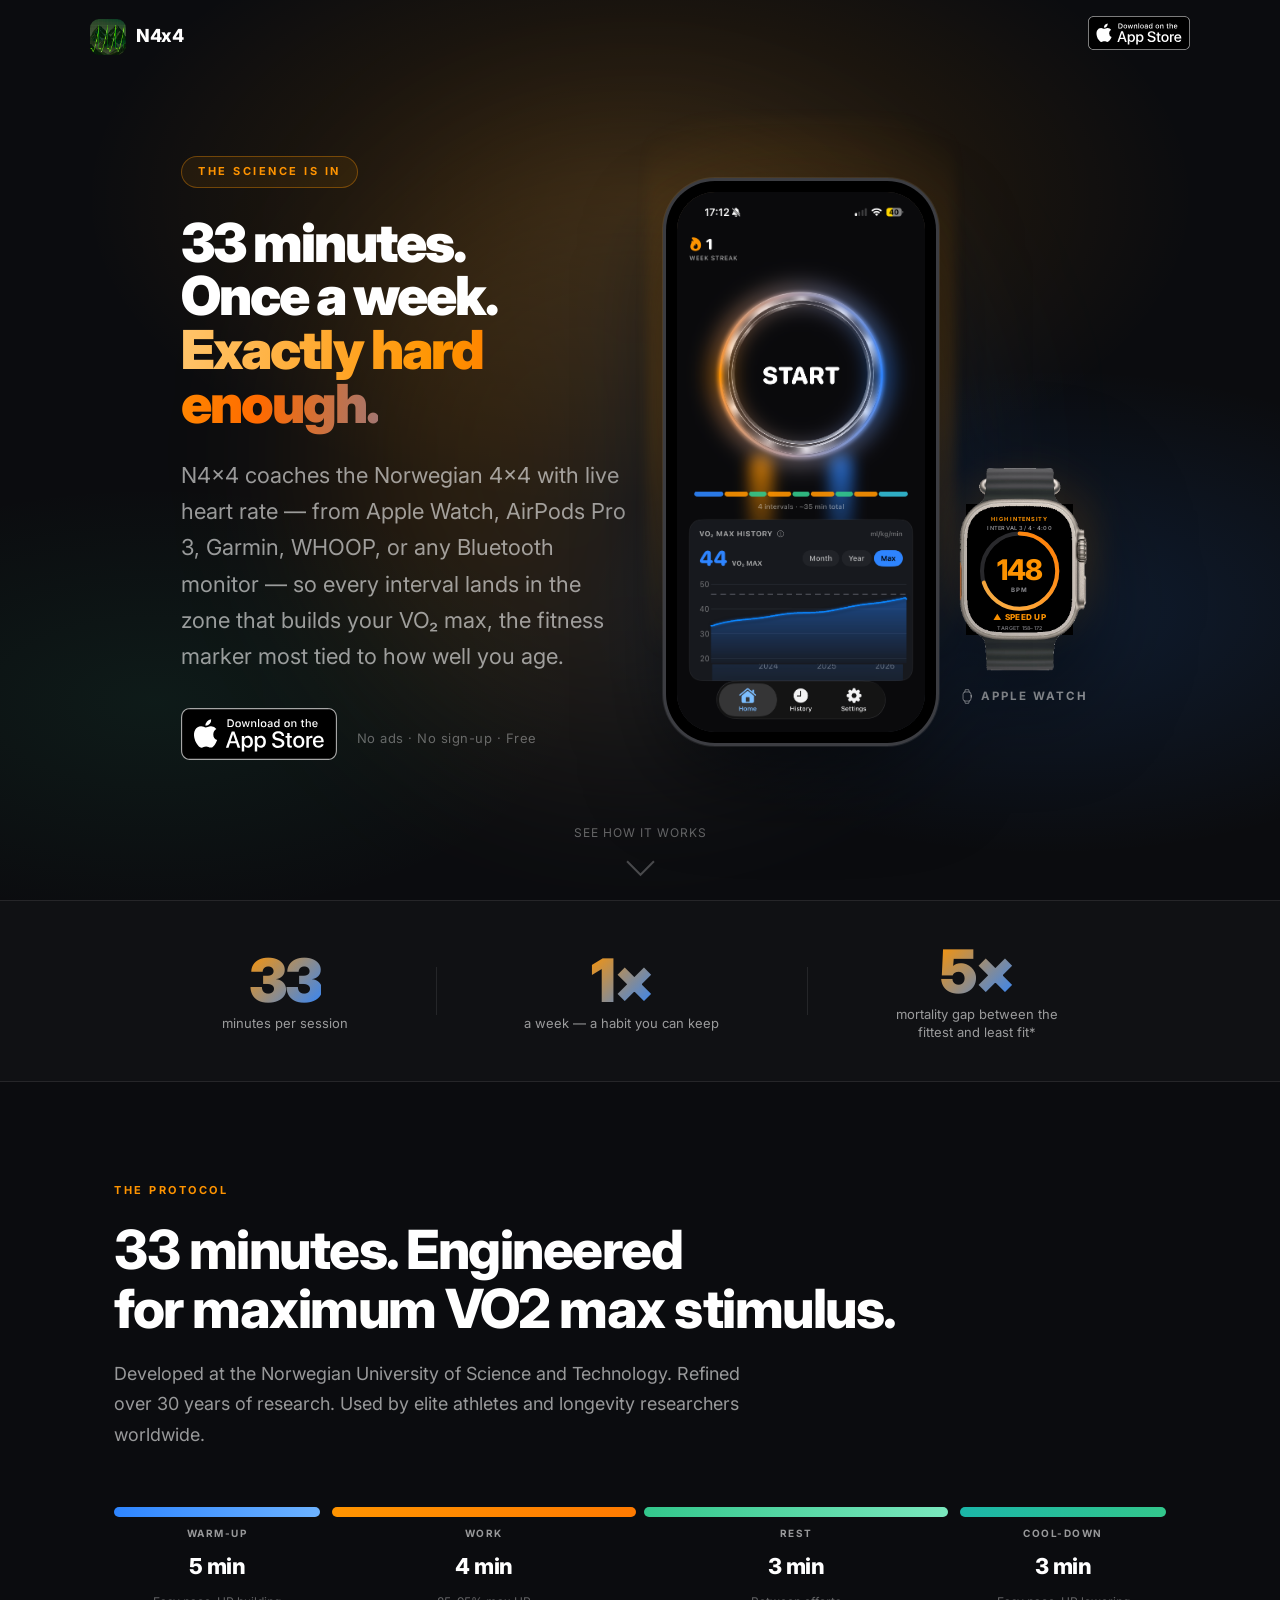
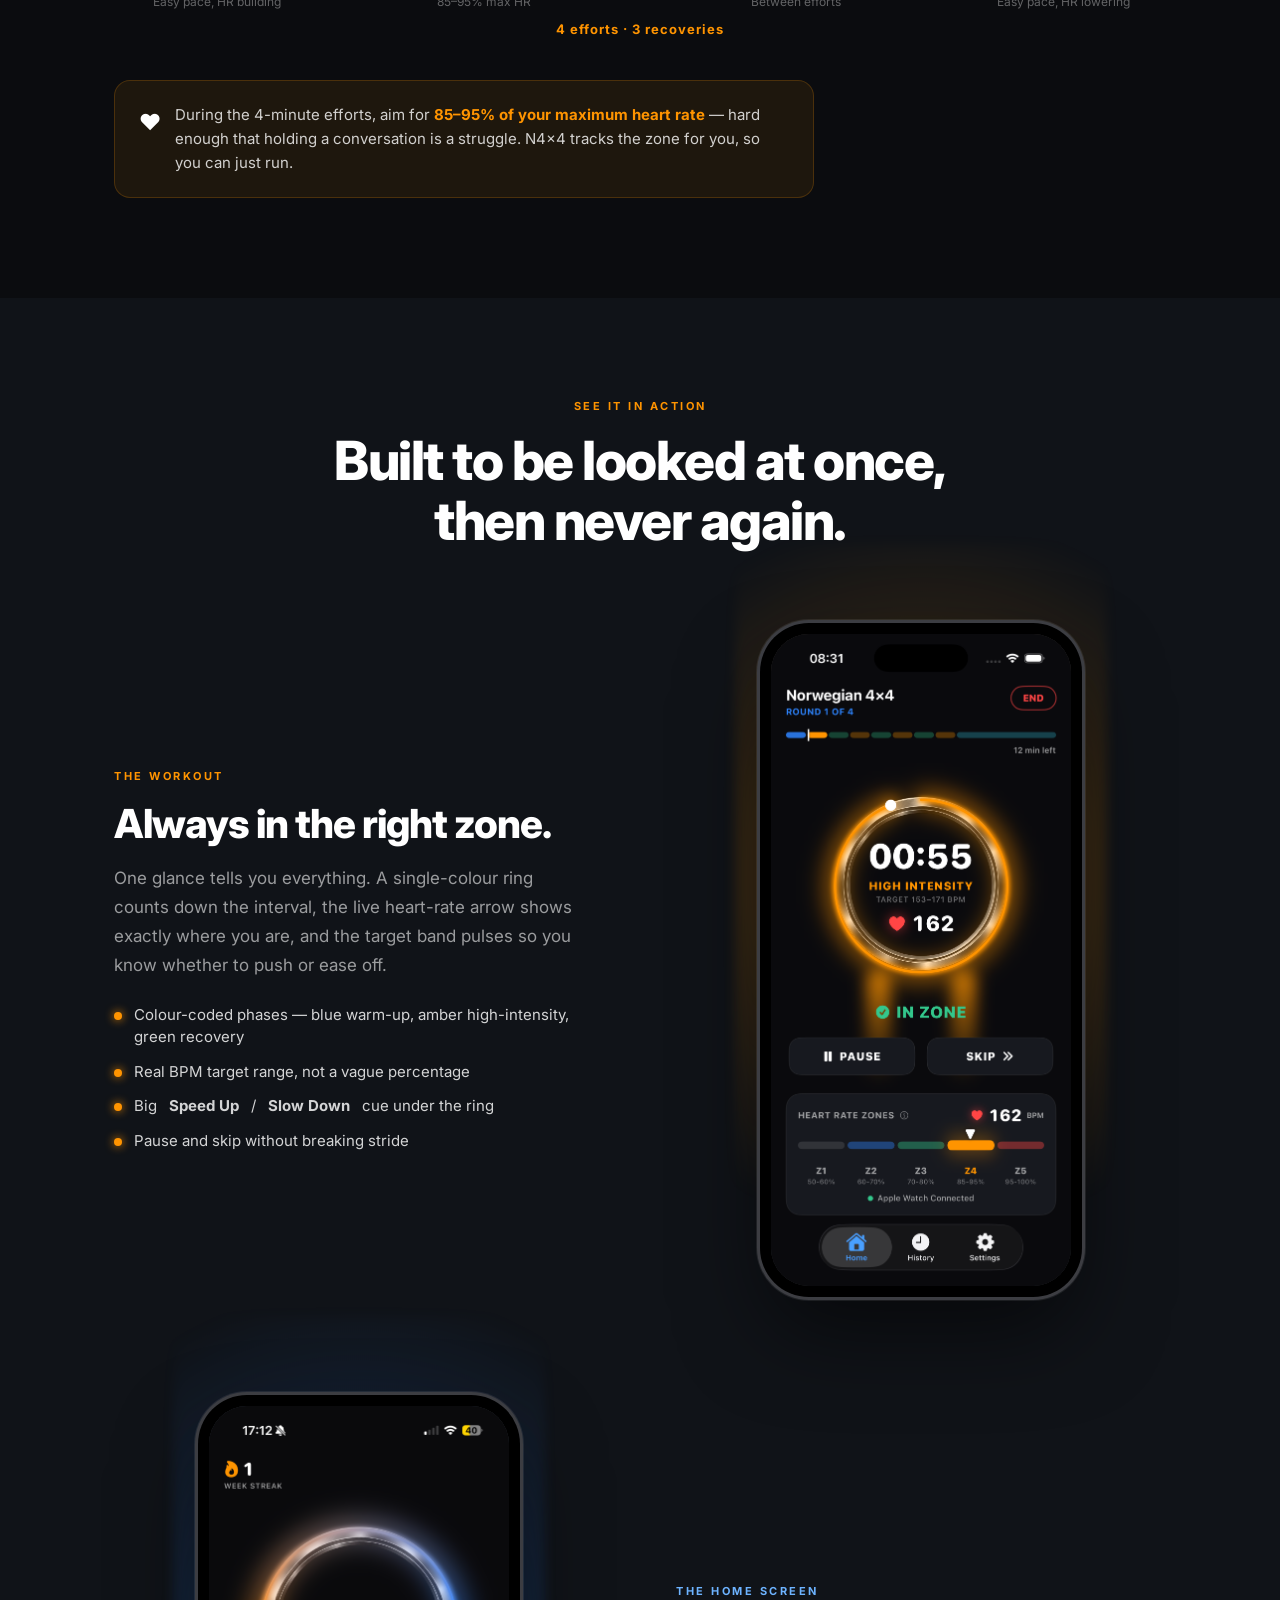
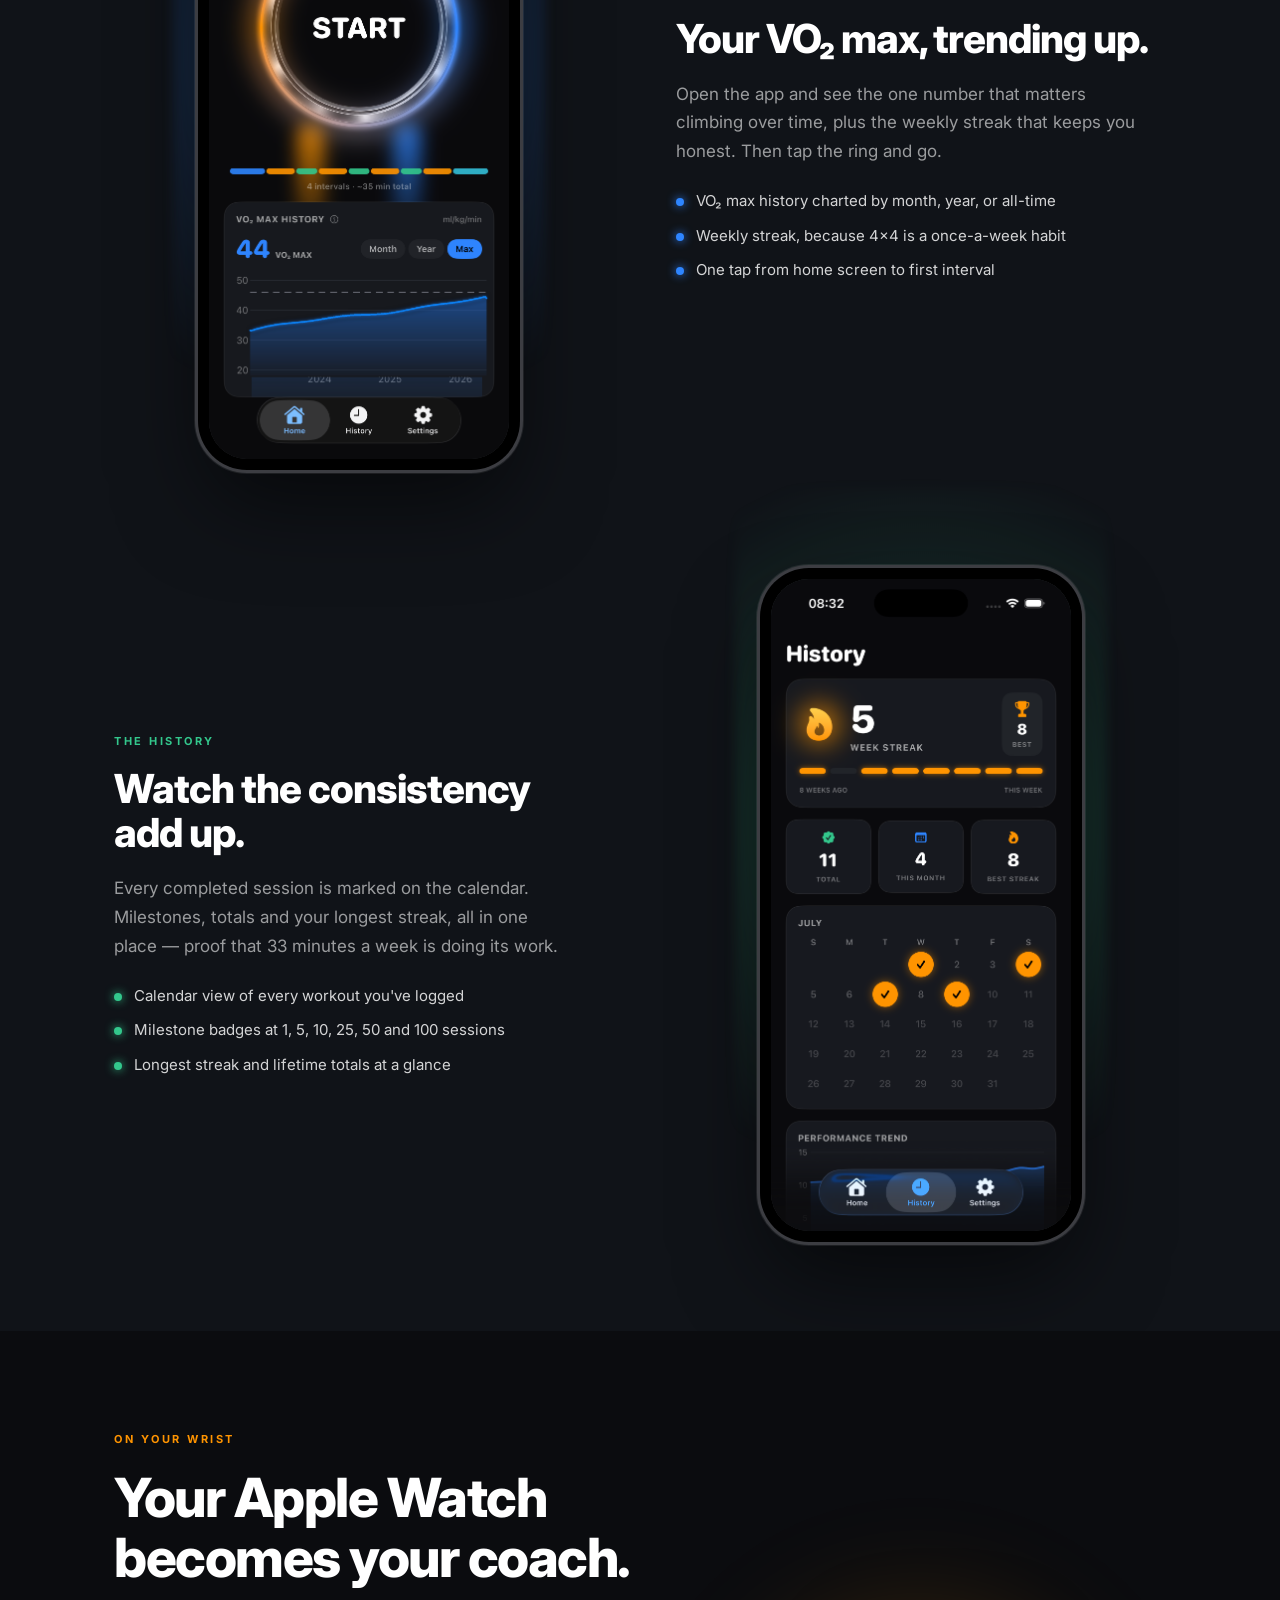
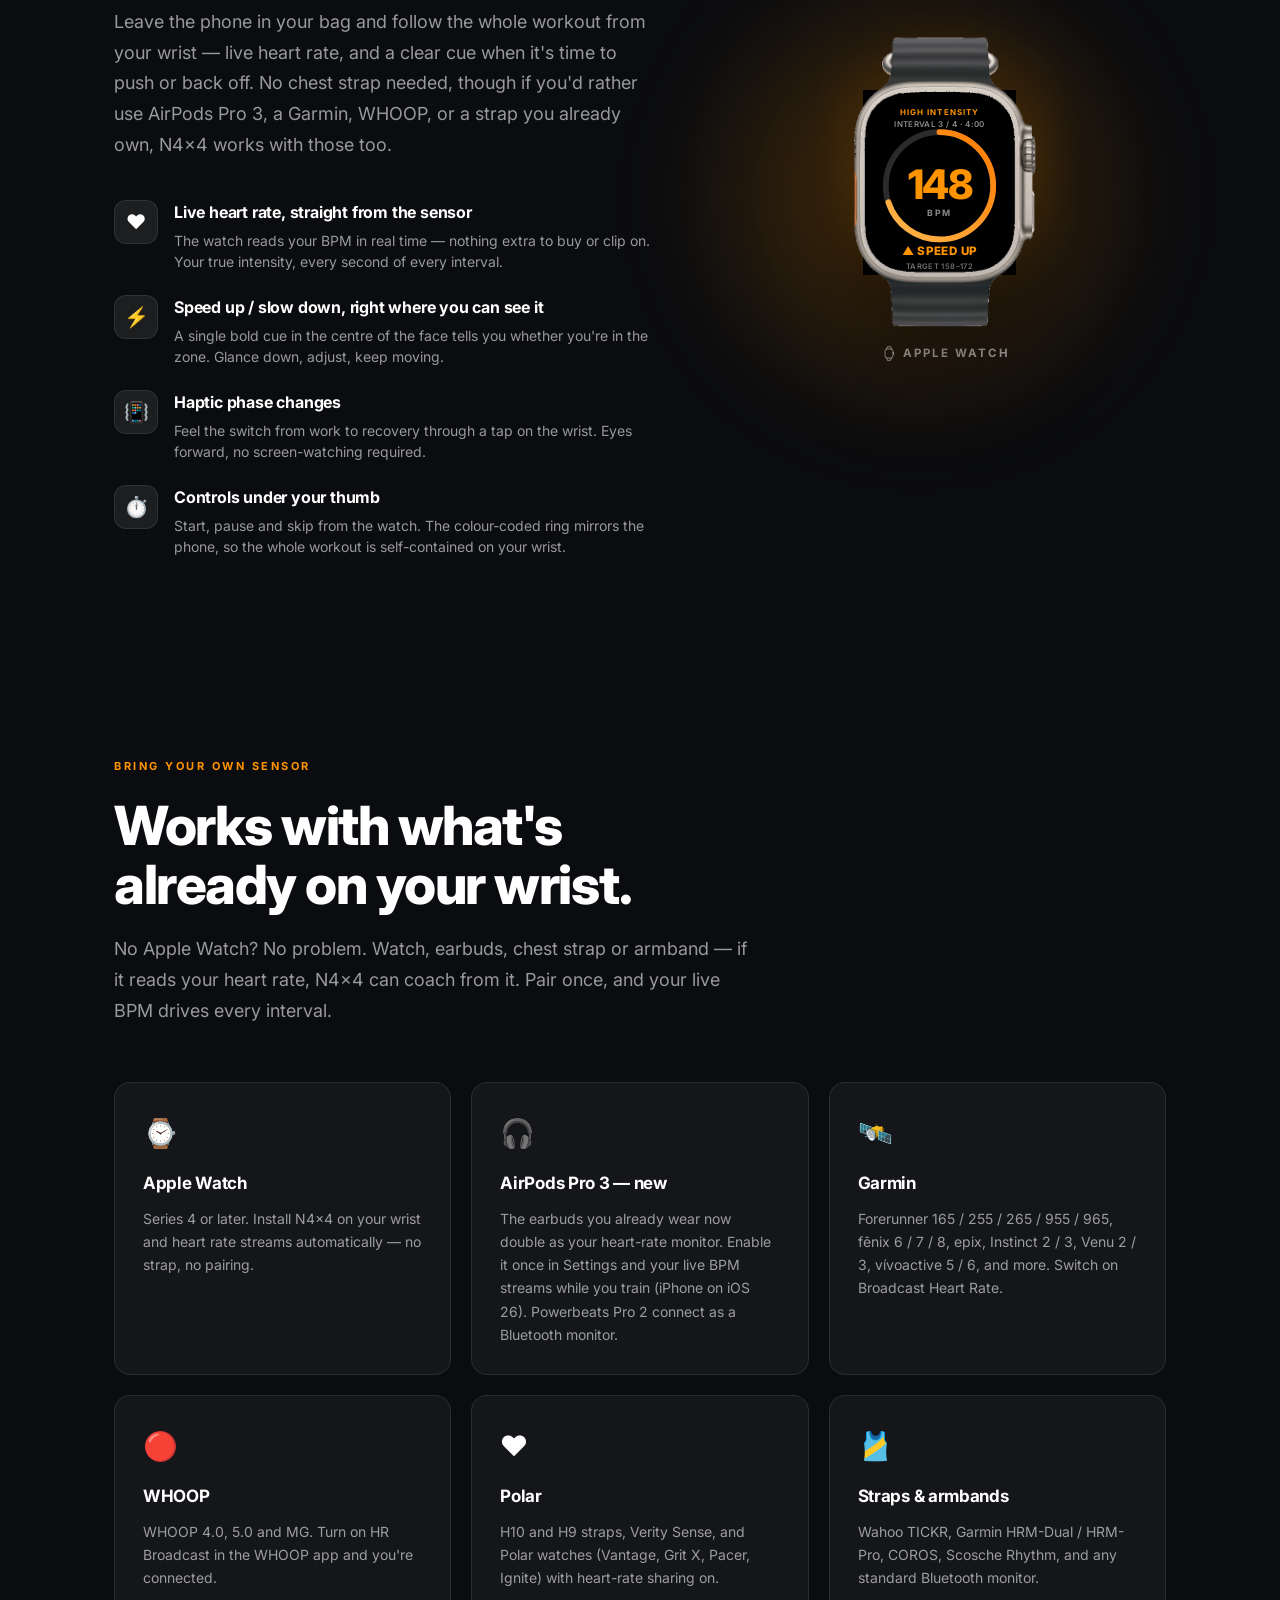
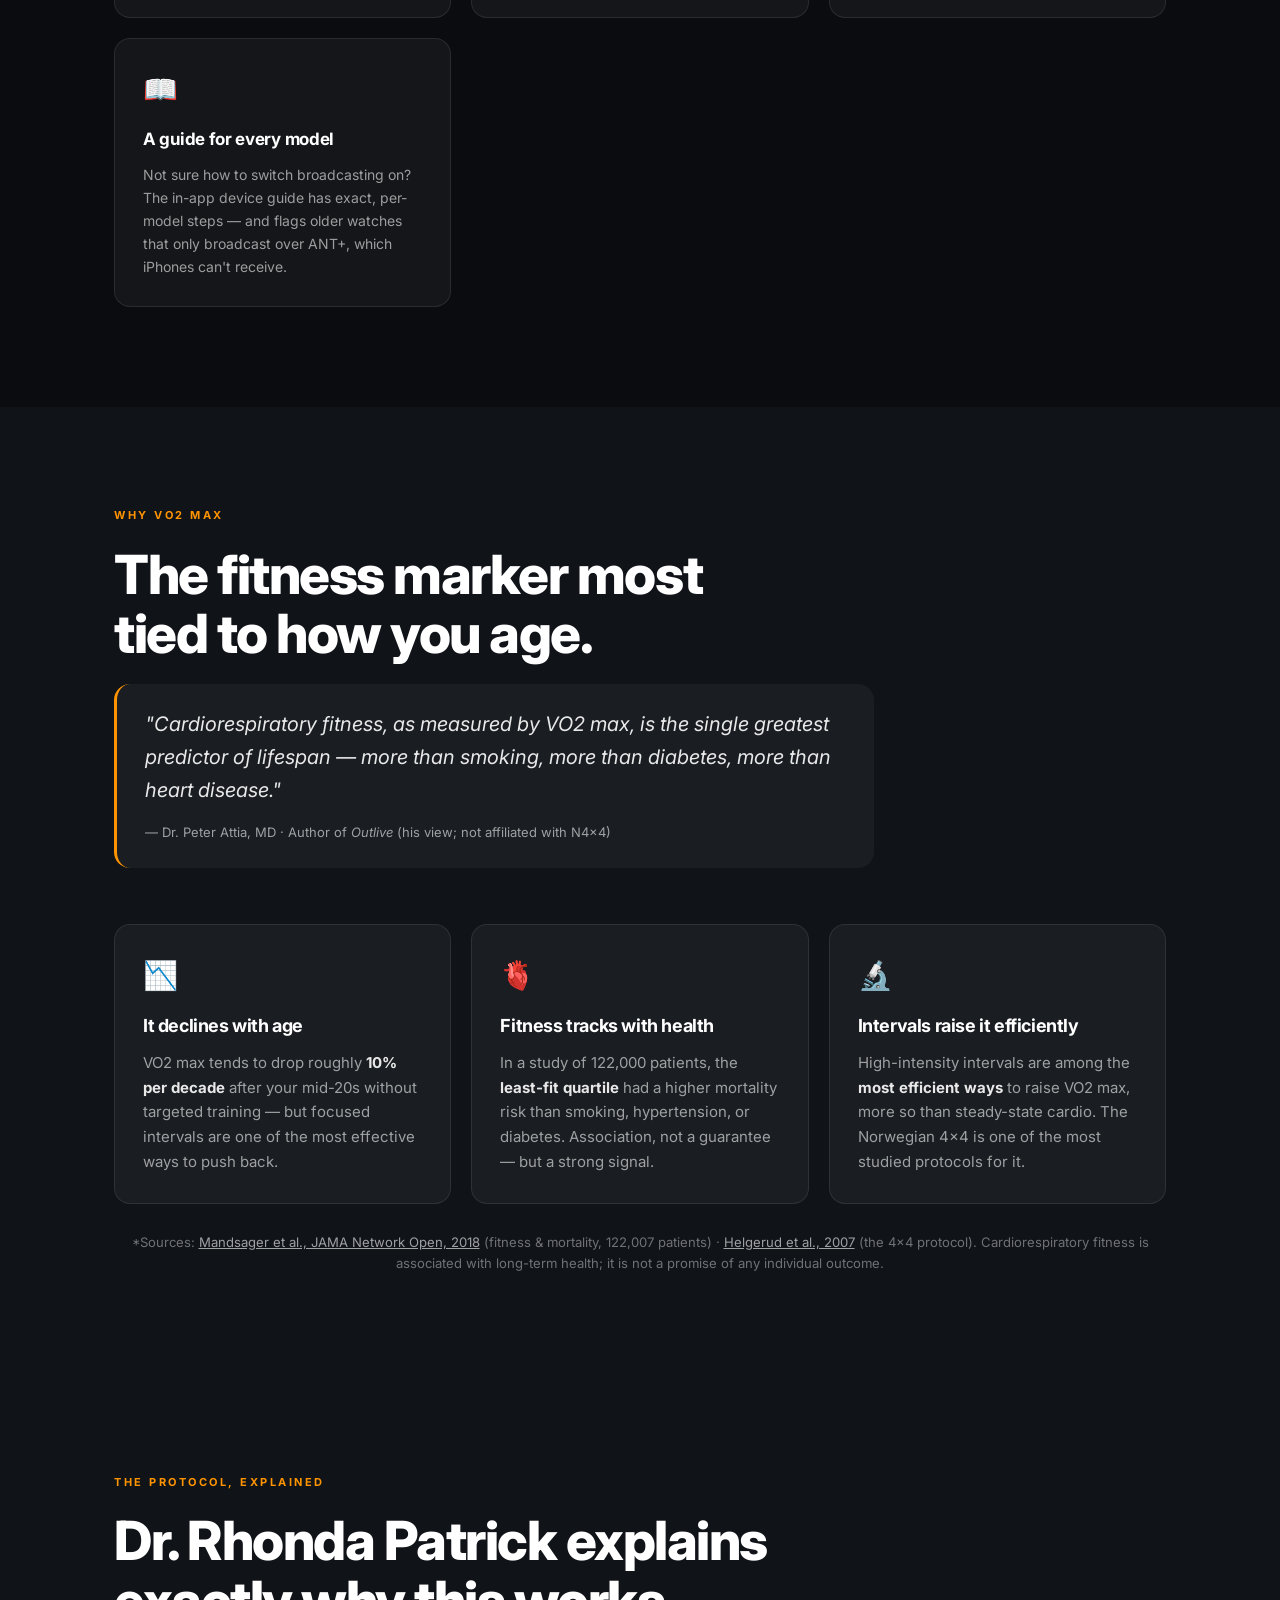
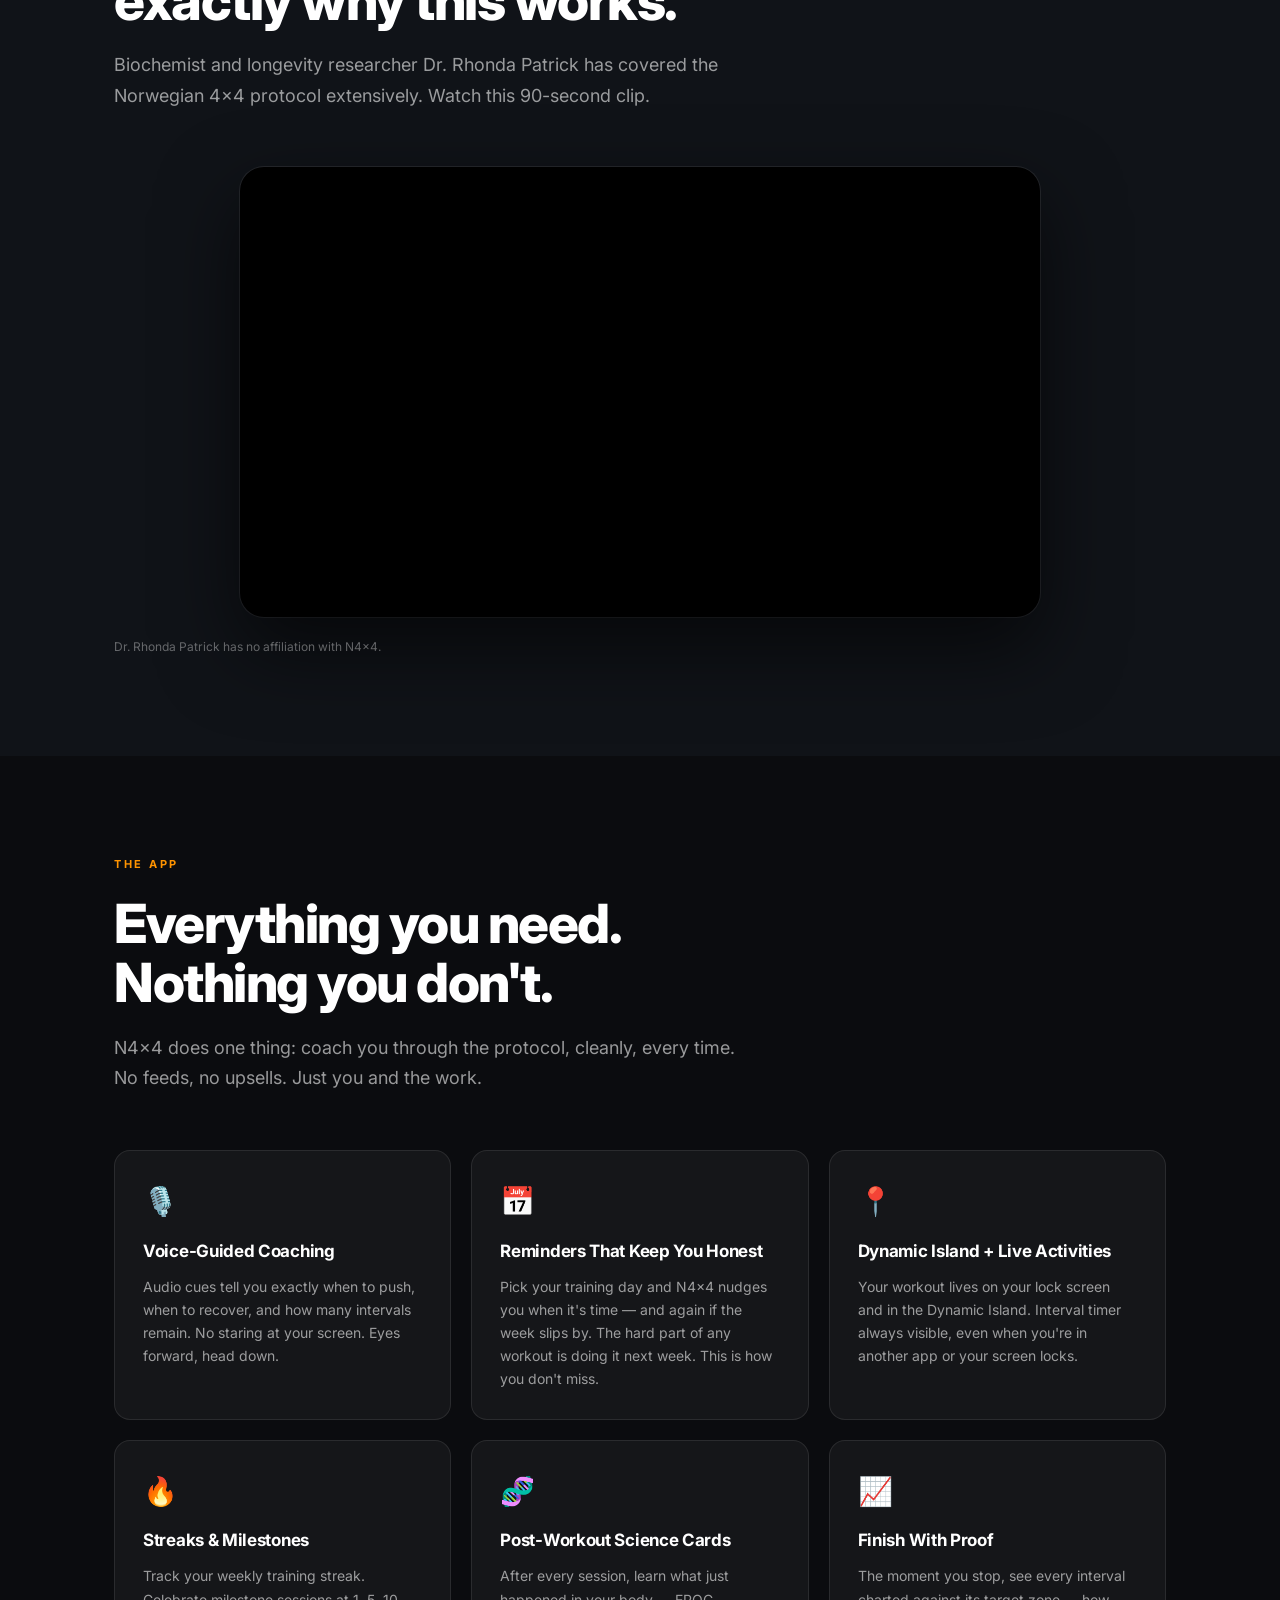
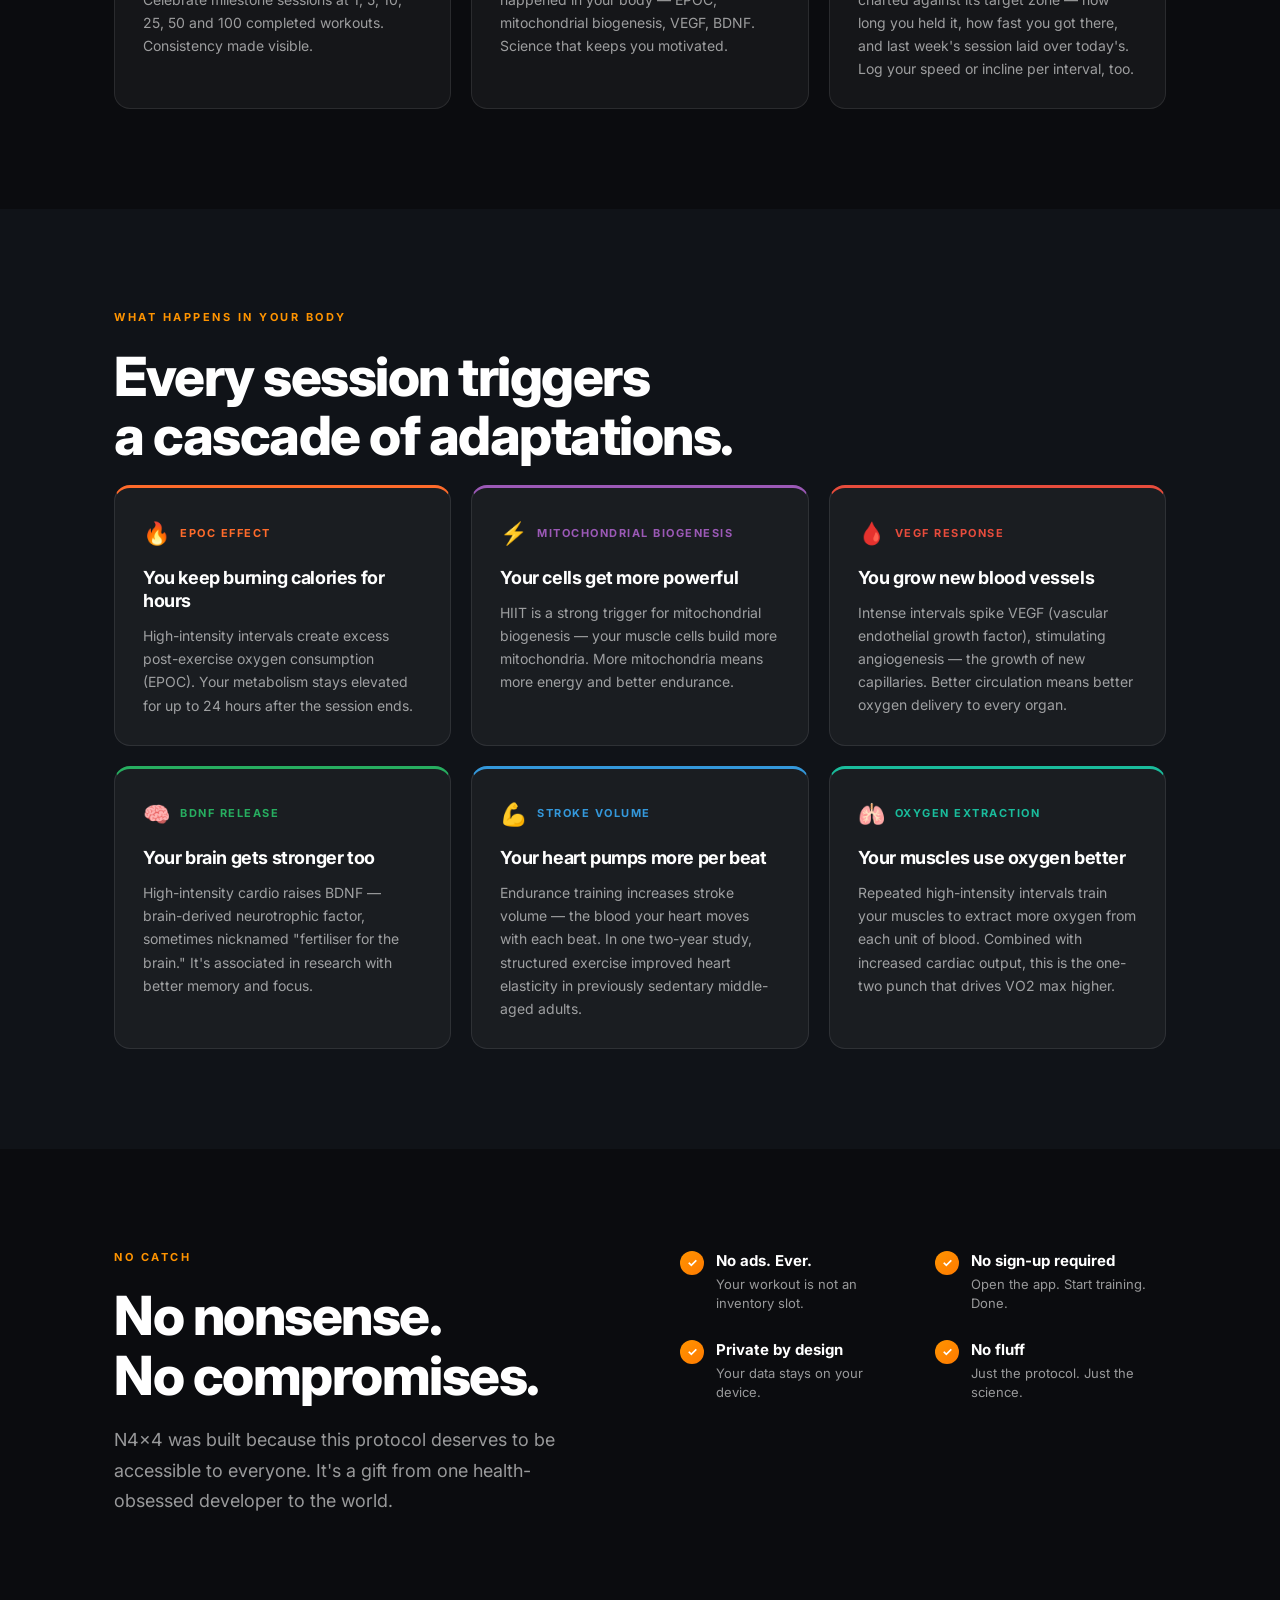
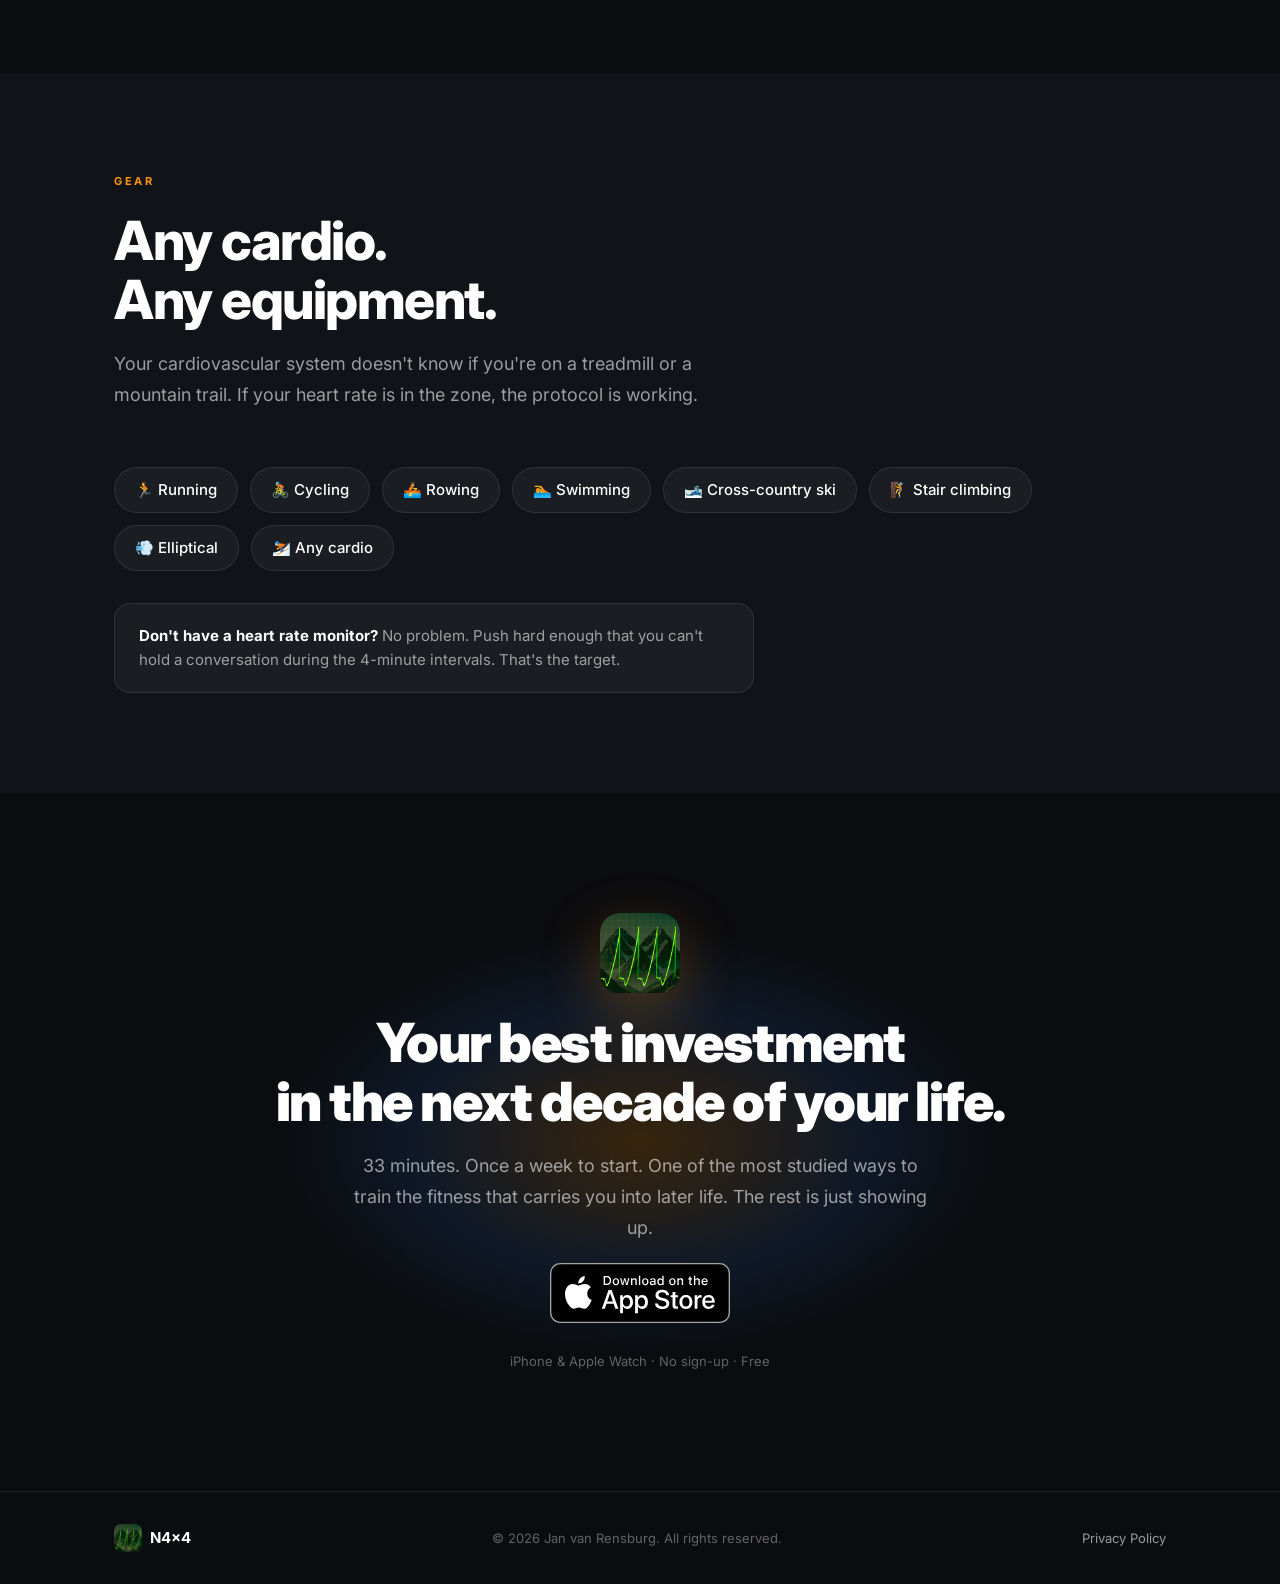
==== commit 5c65279b: "Marketing 4.7: AirPods/any-monitor assets, real iPhone frames, copy updates - New App Store card 06-" ====
--- a/website/index.html
+++ b/website/index.html
@@ -4,9 +4,9 @@
     <meta charset="UTF-8">
     <meta name="viewport" content="width=device-width, initial-scale=1.0">
     <title>N4x4 — The 33-Minute VO₂ Max Workout</title>
-    <meta name="description" content="Your VO2 max is the number researchers tie most closely to a long, healthy life. N4x4 coaches you through the Norwegian 4x4 protocol — 33 minutes, once a week — with live heart rate from Apple Watch, Garmin, WHOOP, or any Bluetooth monitor.">
+    <meta name="description" content="Your VO2 max is the number researchers tie most closely to a long, healthy life. N4x4 coaches you through the Norwegian 4x4 protocol — 33 minutes, once a week — with live heart rate from Apple Watch, AirPods Pro 3, Garmin, WHOOP, or any Bluetooth monitor.">
     <meta property="og:title" content="N4x4 — The 33-Minute VO₂ Max Workout">
-    <meta property="og:description" content="If you do one thing for your health, make it this. 33 minutes, once a week, coached rep by rep. Live heart rate from Apple Watch, Garmin, WHOOP & Bluetooth straps.">
+    <meta property="og:description" content="If you do one thing for your health, make it this. 33 minutes, once a week, coached rep by rep. Live heart rate from Apple Watch, AirPods Pro 3, Garmin, WHOOP & Bluetooth straps.">
     <meta property="og:image" content="images/screen-home.png">
     <link rel="preconnect" href="https://fonts.googleapis.com">
     <link rel="preconnect" href="https://fonts.gstatic.com" crossorigin>
@@ -50,7 +50,7 @@
             <span class="gradient-text">Exactly hard enough.</span>
         </h1>
         <p class="hero-sub animate-in delay-2">
-            N4x4 coaches the Norwegian 4x4 with live heart rate — from Apple Watch, Garmin, WHOOP, or any Bluetooth monitor — so every interval lands in the zone that builds your VO₂ max, the fitness marker most tied to how well you age.
+            N4x4 coaches the Norwegian 4x4 with live heart rate — from Apple Watch, AirPods Pro 3, Garmin, WHOOP, or any Bluetooth monitor — so every interval lands in the zone that builds your VO₂ max, the fitness marker most tied to how well you age.
         </p>
         <div class="hero-actions animate-in delay-3">
             <a href="https://apps.apple.com/app/id6686407796" target="_blank" class="store-badge-link">
@@ -243,7 +243,7 @@
             <div class="watch-copy">
                 <div class="section-label animate-in">ON YOUR WRIST</div>
                 <h2 class="section-headline animate-in delay-1">Your Apple Watch<br>becomes your coach.</h2>
-                <p class="section-sub animate-in delay-2" style="margin-bottom:0;">Leave the phone in your bag and follow the whole workout from your wrist — live heart rate, and a clear cue when it's time to push or back off. No chest strap needed, though if you'd rather use a Garmin, WHOOP, or a strap you already own, N4x4 works with those too.</p>
+                <p class="section-sub animate-in delay-2" style="margin-bottom:0;">Leave the phone in your bag and follow the whole workout from your wrist — live heart rate, and a clear cue when it's time to push or back off. No chest strap needed, though if you'd rather use AirPods Pro 3, a Garmin, WHOOP, or a strap you already own, N4x4 works with those too.</p>
                 <div class="watch-features">
                     <div class="watch-feature animate-in delay-1">
                         <div class="watch-feature-icon">❤️</div>
@@ -316,7 +316,7 @@
             Works with what's<br>already on your wrist.
         </h2>
         <p class="section-sub animate-in delay-2">
-            No Apple Watch? No problem. If it broadcasts heart rate over Bluetooth, N4x4 can coach from it. Turn on broadcasting, pair once, and your live BPM drives every interval.
+            No Apple Watch? No problem. Watch, earbuds, chest strap or armband — if it reads your heart rate, N4x4 can coach from it. Pair once, and your live BPM drives every interval.
         </p>
 
         <div class="features-grid">
@@ -324,6 +324,11 @@
                 <div class="feature-icon">⌚</div>
                 <h3 class="feature-title">Apple Watch</h3>
                 <p class="feature-body">Series 4 or later. Install N4x4 on your wrist and heart rate streams automatically — no strap, no pairing.</p>
+            </div>
+            <div class="feature-card animate-in delay-2">
+                <div class="feature-icon">🎧</div>
+                <h3 class="feature-title">AirPods Pro 3 — new</h3>
+                <p class="feature-body">The earbuds you already wear now double as your heart-rate monitor. Enable it once in Settings and your live BPM streams while you train (iPhone on iOS 26). Powerbeats Pro 2 connect as a Bluetooth monitor.</p>
             </div>
             <div class="feature-card animate-in delay-2">
                 <div class="feature-icon">🛰️</div>
--- a/website/styles.css
+++ b/website/styles.css
@@ -518,12 +518,15 @@
     z-index: 1;
     width: 300px;
     max-width: 82vw;
-    border-radius: 44px;
-    border: 1px solid rgba(255,255,255,0.10);
+    /* iPhone 16-style frame: black bezel + titanium rim (matches the App
+       Store screenshot frames) — the old thin hairline read as a generic
+       Android silhouette. */
+    border-radius: 38px;
     box-shadow:
-        0 40px 90px rgba(0,0,0,0.6),
-        0 0 0 6px rgba(20,22,27,0.9),
-        0 0 0 7px rgba(255,255,255,0.05);
+        0 0 0 11px #000,
+        0 0 0 14px #3c3d42,
+        0 0 0 15px rgba(255,255,255,0.08),
+        0 40px 90px rgba(0,0,0,0.6);
 }
 .device.glow-amber { --dev-glow: var(--glow-amber); }
 .device.glow-blue  { --dev-glow: var(--glow-blue); }
